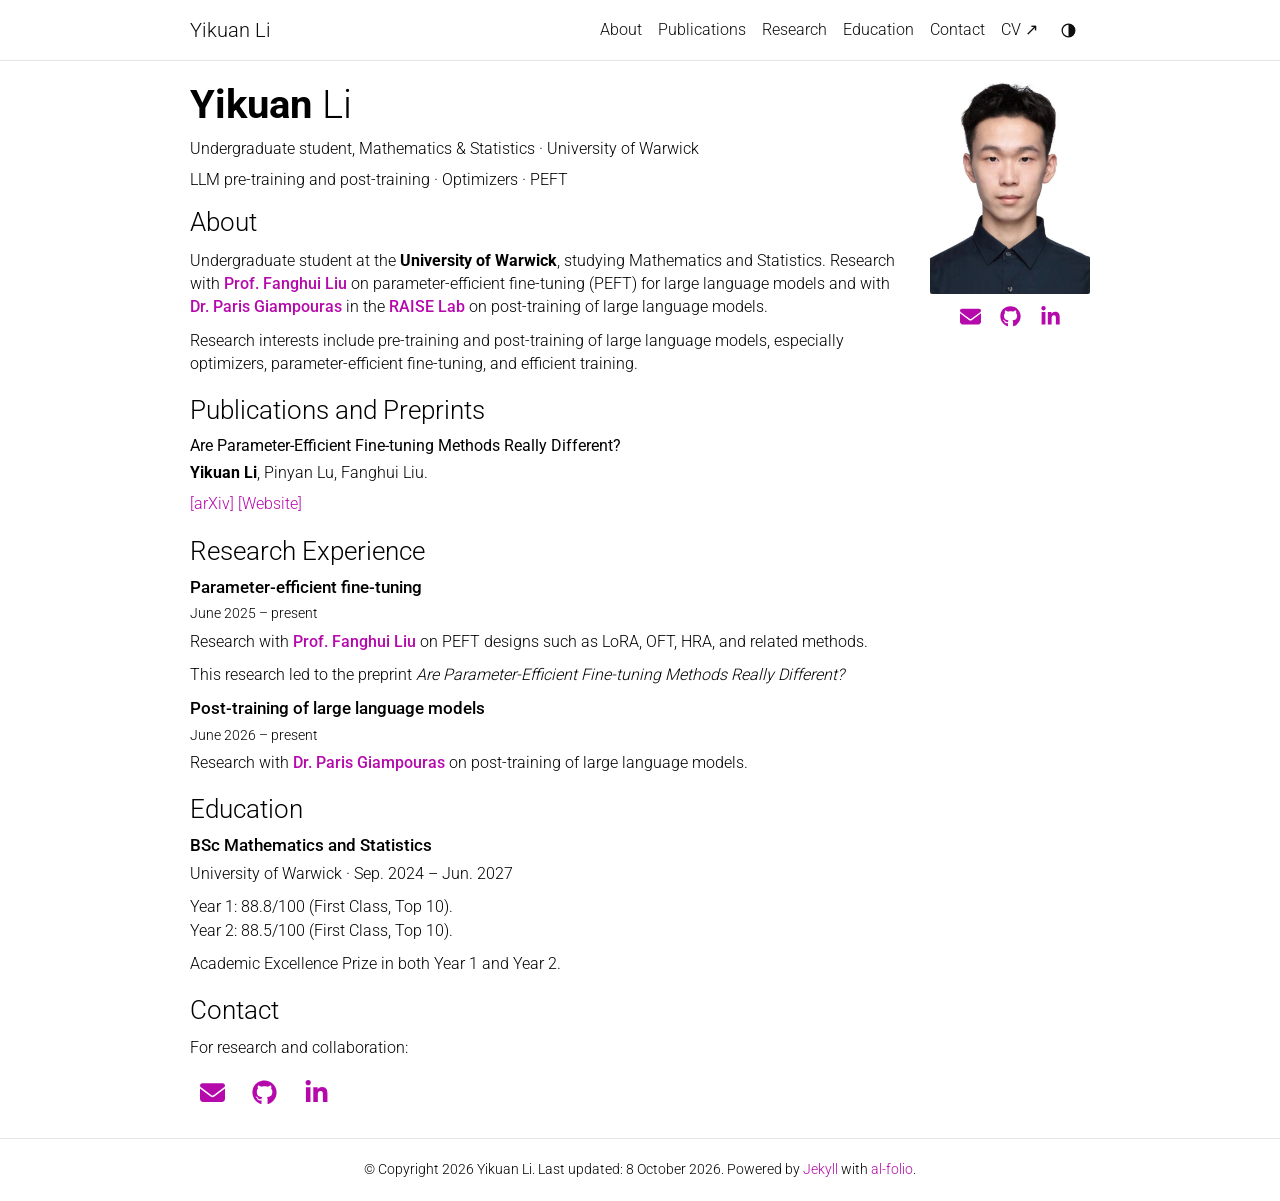
==== index.html @ 81746734 "Initial website" ====
<!DOCTYPE html> <html lang="en"> <head> <meta http-equiv="Content-Type" content="text/html; charset=UTF-8"> <meta charset="utf-8"> <meta name="viewport" content="width=device-width, initial-scale=1, shrink-to-fit=no"> <meta http-equiv="X-UA-Compatible" content="IE=edge"> <title> Yikuan Li — Academic Website </title> <meta name="author" content="Yikuan Li"> <meta name="description" content="Yikuan Li — Undergraduate student at Warwick."> <meta name="keywords" content="Yikuan Li, Warwick, large language models, pre-training, post-training, optimizers, PEFT"> <meta http-equiv="Content-Security-Policy" content="default-src 'self'; script-src 'self' 'unsafe-inline' https:; style-src 'self' 'unsafe-inline' https:; img-src 'self' data: https:; font-src 'self' data: https:; media-src 'self' https:; frame-src 'self' https:; connect-src 'self' https:;"> <style>
  :root {
    --max-content-width: 930px;
  }
</style> <link rel="stylesheet" href="/assets/css/tailwind.css?v=50c64c15cbb9fd1ce6056fdb8bcb4b62"> <link defer rel="stylesheet" href="/assets/css/jekyll-pygments-themes-github.css?v=591dab5a4e56573bf4ef7fd332894c99" media="" id="highlight_theme_light"> <link rel="shortcut icon" href="/assets/img/favicon.svg?v=a2e2bddd24cd5d6094c2ee82113e8fd6"> <link rel="stylesheet" href="/assets/css/main.css?v=3116ba77db9ee1581d05bb3e86fbf7f1"> <link rel="canonical" href="https://kuaaannn.github.io/"> <script src="/assets/js/theme.js?v=5286c3e4c334d0ecb8fc0c40ff4fa7ec"></script> <link defer rel="stylesheet" href="/assets/css/jekyll-pygments-themes-native.css?v=5847e5ed4a4568527aa6cfab446049ca" media="none" id="highlight_theme_dark"> <script>
    initTheme();
  </script> <link rel="stylesheet" href="/assets/css/site.css?v=d6766189fd91d74c71eb4864efb6524d"> <script defer src="/assets/js/site.js?v=5c3663d835994f25e3c44d00c64a2917"></script> </head> <body class="fixed-top-nav sticky-bottom-footer"> <a class="skip-link" href="#about">Skip to content</a> <header> <nav id="navbar" class="navbar navbar-light navbar-expand-sm fixed-top" aria-label="Main navigation"> <div class="container"> <a class="navbar-brand title" href="#top">Yikuan Li</a> <button class="navbar-toggler collapsed navbar-toggler-main" type="button" data-nav-toggle="navbarNav" aria-controls="navbarNav" aria-expanded="false" aria-label="Toggle navigation"> <span class="icon-bar top-bar"></span> <span class="icon-bar middle-bar"></span> <span class="icon-bar bottom-bar"></span> </button> <div class="collapse navbar-collapse navbar-collapse-main" id="navbarNav"> <ul class="navbar-nav navbar-menu-list flex-nowrap"> <li class="nav-item"><a class="nav-link" href="#about">About</a></li> <li class="nav-item"><a class="nav-link" href="#publications">Publications</a></li> <li class="nav-item"><a class="nav-link" href="#research">Research</a></li> <li class="nav-item"><a class="nav-link" href="#education">Education</a></li> <li class="nav-item"><a class="nav-link" href="#contact">Contact</a></li> <li class="nav-item"><a class="nav-link" href="/yikuan_li_cv.pdf" target="_blank" rel="noopener" aria-label="View CV (PDF)" title="View CV (PDF)">CV <span aria-hidden="true">↗</span></a></li> <li class="toggle-container"> <button id="light-toggle" type="button" title="Change color theme" aria-label="Change color theme"> <svg id="light-toggle-system" viewbox="0 0 24 24" aria-hidden="true"><circle cx="12" cy="12" r="8"></circle><path d="M12 4a8 8 0 0 1 0 16z" fill="currentColor" stroke="none"></path></svg> <svg id="light-toggle-dark" viewbox="0 0 24 24" aria-hidden="true"><path d="M20 15.1A8.4 8.4 0 0 1 8.9 4a8.4 8.4 0 1 0 11.1 11.1Z"></path></svg> <svg id="light-toggle-light" viewbox="0 0 24 24" aria-hidden="true"><circle cx="12" cy="12" r="4"></circle><path d="M12 2v2m0 16v2M2 12h2m16 0h2M4.9 4.9l1.4 1.4m11.4 11.4 1.4 1.4M4.9 19.1l1.4-1.4M17.7 6.3l1.4-1.4"></path></svg> </button> </li> </ul> </div> </div> </nav> </header> <div class="container mt-5" role="main"> <div class="post academic-home" id="top"> <aside class="profile float-right" aria-label="Portrait and contact links"> <figure> <picture> <img src="/IMG_1312.jpg" class="profile-photo" width="1170" height="1560" alt="Yikuan Li" loading="eager" onerror="this.onerror=null; document.querySelectorAll('.responsive-img-srcset').forEach(function (n) { n.remove(); });"> </picture> </figure> <div class="profile-links"> <a class="social-link" href="mailto:ykuanli@outlook.com" aria-label="Email: ykuanli@outlook.com" title="ykuanli@outlook.com"> <svg class="social-icon" aria-hidden="true" focusable="false" fill="currentColor" xmlns="http://www.w3.org/2000/svg" viewbox="0 0 512 512"><path d="M48 64C21.5 64 0 85.5 0 112c0 15.1 7.1 29.3 19.2 38.4L236.8 313.6c11.4 8.5 27 8.5 38.4 0L492.8 150.4c12.1-9.1 19.2-23.3 19.2-38.4c0-26.5-21.5-48-48-48L48 64zM0 176L0 384c0 35.3 28.7 64 64 64l384 0c35.3 0 64-28.7 64-64l0-208L294.4 339.2c-22.8 17.1-54 17.1-76.8 0L0 176z"></path></svg> </a> <a class="social-link" href="https://github.com/Kuaaannn" target="_blank" rel="noopener" aria-label="GitHub" title="GitHub"> <svg class="social-icon" aria-hidden="true" focusable="false" fill="currentColor" xmlns="http://www.w3.org/2000/svg" viewbox="0 0 496 512"><path d="M165.9 397.4c0 2-2.3 3.6-5.2 3.6-3.3.3-5.6-1.3-5.6-3.6 0-2 2.3-3.6 5.2-3.6 3-.3 5.6 1.3 5.6 3.6zm-31.1-4.5c-.7 2 1.3 4.3 4.3 4.9 2.6 1 5.6 0 6.2-2s-1.3-4.3-4.3-5.2c-2.6-.7-5.5.3-6.2 2.3zm44.2-1.7c-2.9.7-4.9 2.6-4.6 4.9.3 2 2.9 3.3 5.9 2.6 2.9-.7 4.9-2.6 4.6-4.6-.3-1.9-3-3.2-5.9-2.9zM244.8 8C106.1 8 0 113.3 0 252c0 110.9 69.8 205.8 169.5 239.2 12.8 2.3 17.3-5.6 17.3-12.1 0-6.2-.3-40.4-.3-61.4 0 0-70 15-84.7-29.8 0 0-11.4-29.1-27.8-36.6 0 0-22.9-15.7 1.6-15.4 0 0 24.9 2 38.6 25.8 21.9 38.6 58.6 27.5 72.9 20.9 2.3-16 8.8-27.1 16-33.7-55.9-6.2-112.3-14.3-112.3-110.5 0-27.5 7.6-41.3 23.6-58.9-2.6-6.5-11.1-33.3 2.6-67.9 20.9-6.5 69 27 69 27 20-5.6 41.5-8.5 62.8-8.5s42.8 2.9 62.8 8.5c0 0 48.1-33.6 69-27 13.7 34.7 5.2 61.4 2.6 67.9 16 17.7 25.8 31.5 25.8 58.9 0 96.5-58.9 104.2-114.8 110.5 9.2 7.9 17 22.9 17 46.4 0 33.7-.3 75.4-.3 83.6 0 6.5 4.6 14.4 17.3 12.1C428.2 457.8 496 362.9 496 252 496 113.3 383.5 8 244.8 8zM97.2 352.9c-1.3 1-1 3.3.7 5.2 1.6 1.6 3.9 2.3 5.2 1 1.3-1 1-3.3-.7-5.2-1.6-1.6-3.9-2.3-5.2-1zm-10.8-8.1c-.7 1.3.3 2.9 2.3 3.9 1.6 1 3.6.7 4.3-.7.7-1.3-.3-2.9-2.3-3.9-2-.6-3.6-.3-4.3.7zm32.4 35.6c-1.6 1.3-1 4.3 1.3 6.2 2.3 2.3 5.2 2.6 6.5 1 1.3-1.3.7-4.3-1.3-6.2-2.2-2.3-5.2-2.6-6.5-1zm-11.4-14.7c-1.6 1-1.6 3.6 0 5.9 1.6 2.3 4.3 3.3 5.6 2.3 1.6-1.3 1.6-3.9 0-6.2-1.4-2.3-4-3.3-5.6-2z"></path></svg> </a> <a class="social-link" href="https://linkedin.com/in/yikuan-li" target="_blank" rel="noopener" aria-label="LinkedIn" title="LinkedIn"> <svg class="social-icon" aria-hidden="true" focusable="false" fill="currentColor" xmlns="http://www.w3.org/2000/svg" viewbox="0 0 448 512"><path d="M100.28 448H7.4V148.9h92.88zM53.79 108.1C24.09 108.1 0 83.5 0 53.8a53.79 53.79 0 0 1 107.58 0c0 29.7-24.1 54.3-53.79 54.3zM447.9 448h-92.68V302.4c0-34.7-.7-79.2-48.29-79.2-48.29 0-55.69 37.7-55.69 76.7V448h-92.78V148.9h89.08v40.8h1.3c12.4-23.5 42.69-48.3 87.88-48.3 94 0 111.28 61.9 111.28 142.3V448z"></path></svg> </a> </div> </aside> <header class="post-header"> <h1 class="post-title"> <span class="font-weight-bold">Yikuan</span> Li</h1> <p class="desc">Undergraduate student, Mathematics &amp; Statistics · University of Warwick</p> <p class="research-focus">LLM pre-training and post-training · Optimizers · PEFT</p> </header> <article><section id="about" class="about-section" aria-labelledby="about-heading"> <h2 id="about-heading">About</h2> <p>Undergraduate student at the <strong>University of Warwick</strong>, studying Mathematics and Statistics. Research with <a class="academic-link" href="https://www.lfhsgre.org/" target="_blank" rel="noopener">Prof. Fanghui Liu</a> on parameter-efficient fine-tuning (PEFT) for large language models and with <a class="academic-link" href="https://parisgiampouras.github.io/" target="_blank" rel="noopener">Dr. Paris Giampouras</a> in the <a class="academic-link" href="https://parisgiampouras.github.io/repsai/" target="_blank" rel="noopener">RAISE Lab</a> on post-training of large language models.</p> <p>Research interests include pre-training and post-training of large language models, especially optimizers, parameter-efficient fine-tuning, and efficient training.</p> </section> <section id="publications" class="academic-section" aria-labelledby="publications-heading"> <h2 id="publications-heading">Publications and Preprints</h2> <div class="publications"> <ol class="bibliography"> <li class="publication-entry"> <h3 class="title" id="are-parameter-efficient-fine-tuning-methods-really-different">Are Parameter-Efficient Fine-tuning Methods Really Different?</h3> <p class="author"><strong>Yikuan Li</strong>, Pinyan Lu, Fanghui Liu.</p> <p class="periodical"><a href="https://arxiv.org/abs/2610.09122" target="_blank" rel="noopener" aria-label="Read arXiv preprint: Are Parameter-Efficient Fine-tuning Methods Really Different?">[arXiv]</a> <a href="/peft-methods/" target="_blank" rel="noopener" aria-label="Visit project website: Are Parameter-Efficient Fine-tuning Methods Really Different?">[Website]</a></p> </li> </ol> </div> </section> <section id="research" class="academic-section" aria-labelledby="research-heading"> <h2 id="research-heading">Research Experience</h2> <h3 id="parameter-efficient-fine-tuning">Parameter-efficient fine-tuning</h3> <p class="research-period"><time datetime="2025-06">June 2025</time> – present</p> <p>Research with <a class="academic-link" href="https://www.lfhsgre.org/" target="_blank" rel="noopener">Prof. Fanghui Liu</a> on PEFT designs such as LoRA, OFT, HRA, and related methods.</p> <p>This research led to the preprint <em>Are Parameter-Efficient Fine-tuning Methods Really Different?</em></p> <h3 id="post-training-of-large-language-models">Post-training of large language models</h3> <p class="research-period"><time datetime="2026-06">June 2026</time> – present</p> <p>Research with <a class="academic-link" href="https://parisgiampouras.github.io/" target="_blank" rel="noopener">Dr. Paris Giampouras</a> on post-training of large language models.</p> </section> <section id="education" class="academic-section" aria-labelledby="education-heading"> <h2 id="education-heading">Education</h2> <h3 id="bsc-mathematics-and-statistics">BSc Mathematics and Statistics</h3> <p class="education-school">University of Warwick · Sep. 2024 – Jun. 2027</p> <p>Year 1: 88.8/100 (First Class, Top 10).<br> Year 2: 88.5/100 (First Class, Top 10).</p> <p>Academic Excellence Prize in both Year 1 and Year 2.</p> </section> <section id="contact" class="academic-section" aria-labelledby="contact-heading"> <h2 id="contact-heading">Contact</h2> <p>For research and collaboration:</p> <div class="contact-links" aria-label="Contact links"> <a class="social-link" href="mailto:ykuanli@outlook.com" aria-label="Email: ykuanli@outlook.com" title="ykuanli@outlook.com"> <svg class="social-icon" aria-hidden="true" focusable="false" fill="currentColor" xmlns="http://www.w3.org/2000/svg" viewbox="0 0 512 512"><path d="M48 64C21.5 64 0 85.5 0 112c0 15.1 7.1 29.3 19.2 38.4L236.8 313.6c11.4 8.5 27 8.5 38.4 0L492.8 150.4c12.1-9.1 19.2-23.3 19.2-38.4c0-26.5-21.5-48-48-48L48 64zM0 176L0 384c0 35.3 28.7 64 64 64l384 0c35.3 0 64-28.7 64-64l0-208L294.4 339.2c-22.8 17.1-54 17.1-76.8 0L0 176z"></path></svg> </a> <a class="social-link" href="https://github.com/Kuaaannn" target="_blank" rel="noopener" aria-label="GitHub" title="GitHub"> <svg class="social-icon" aria-hidden="true" focusable="false" fill="currentColor" xmlns="http://www.w3.org/2000/svg" viewbox="0 0 496 512"><path d="M165.9 397.4c0 2-2.3 3.6-5.2 3.6-3.3.3-5.6-1.3-5.6-3.6 0-2 2.3-3.6 5.2-3.6 3-.3 5.6 1.3 5.6 3.6zm-31.1-4.5c-.7 2 1.3 4.3 4.3 4.9 2.6 1 5.6 0 6.2-2s-1.3-4.3-4.3-5.2c-2.6-.7-5.5.3-6.2 2.3zm44.2-1.7c-2.9.7-4.9 2.6-4.6 4.9.3 2 2.9 3.3 5.9 2.6 2.9-.7 4.9-2.6 4.6-4.6-.3-1.9-3-3.2-5.9-2.9zM244.8 8C106.1 8 0 113.3 0 252c0 110.9 69.8 205.8 169.5 239.2 12.8 2.3 17.3-5.6 17.3-12.1 0-6.2-.3-40.4-.3-61.4 0 0-70 15-84.7-29.8 0 0-11.4-29.1-27.8-36.6 0 0-22.9-15.7 1.6-15.4 0 0 24.9 2 38.6 25.8 21.9 38.6 58.6 27.5 72.9 20.9 2.3-16 8.8-27.1 16-33.7-55.9-6.2-112.3-14.3-112.3-110.5 0-27.5 7.6-41.3 23.6-58.9-2.6-6.5-11.1-33.3 2.6-67.9 20.9-6.5 69 27 69 27 20-5.6 41.5-8.5 62.8-8.5s42.8 2.9 62.8 8.5c0 0 48.1-33.6 69-27 13.7 34.7 5.2 61.4 2.6 67.9 16 17.7 25.8 31.5 25.8 58.9 0 96.5-58.9 104.2-114.8 110.5 9.2 7.9 17 22.9 17 46.4 0 33.7-.3 75.4-.3 83.6 0 6.5 4.6 14.4 17.3 12.1C428.2 457.8 496 362.9 496 252 496 113.3 383.5 8 244.8 8zM97.2 352.9c-1.3 1-1 3.3.7 5.2 1.6 1.6 3.9 2.3 5.2 1 1.3-1 1-3.3-.7-5.2-1.6-1.6-3.9-2.3-5.2-1zm-10.8-8.1c-.7 1.3.3 2.9 2.3 3.9 1.6 1 3.6.7 4.3-.7.7-1.3-.3-2.9-2.3-3.9-2-.6-3.6-.3-4.3.7zm32.4 35.6c-1.6 1.3-1 4.3 1.3 6.2 2.3 2.3 5.2 2.6 6.5 1 1.3-1.3.7-4.3-1.3-6.2-2.2-2.3-5.2-2.6-6.5-1zm-11.4-14.7c-1.6 1-1.6 3.6 0 5.9 1.6 2.3 4.3 3.3 5.6 2.3 1.6-1.3 1.6-3.9 0-6.2-1.4-2.3-4-3.3-5.6-2z"></path></svg> </a> <a class="social-link" href="https://linkedin.com/in/yikuan-li" target="_blank" rel="noopener" aria-label="LinkedIn" title="LinkedIn"> <svg class="social-icon" aria-hidden="true" focusable="false" fill="currentColor" xmlns="http://www.w3.org/2000/svg" viewbox="0 0 448 512"><path d="M100.28 448H7.4V148.9h92.88zM53.79 108.1C24.09 108.1 0 83.5 0 53.8a53.79 53.79 0 0 1 107.58 0c0 29.7-24.1 54.3-53.79 54.3zM447.9 448h-92.68V302.4c0-34.7-.7-79.2-48.29-79.2-48.29 0-55.69 37.7-55.69 76.7V448h-92.78V148.9h89.08v40.8h1.3c12.4-23.5 42.69-48.3 87.88-48.3 94 0 111.28 61.9 111.28 142.3V448z"></path></svg> </a> </div> </section> </article> </div> </div> <footer class="sticky-bottom mt-5" role="contentinfo"> <div class="container"> © Copyright 2026 Yikuan Li. Last updated: 8 October 2026. Powered by <a href="https://jekyllrb.com/" rel="external nofollow noopener" target="_blank">Jekyll</a> with <a href="https://github.com/alshedivat/al-folio" rel="external nofollow noopener" target="_blank">al-folio</a>. </div> </footer> <script>
  window.alFolio = {
    compatBootstrap: false
  };
</script> <script src="/assets/js/nav-toggle.js?v=141bd79a73ebc0f0b6ea58e440ae79fc"></script> <script src="/assets/js/tooltips-setup.js?v=fe487e99db6c43751e6e7bdb2d6a0611"></script> <script src="/assets/js/no_defer.js?v=53b1b1a645525975c963ce8bf8bfefcf"></script> <script defer src="/assets/js/common.js?v=87baac90f765f2f3362dcf6aaf312a8a"></script> <script defer src="/assets/js/copy_code.js?v=c8a01c11a92744d44b093fc3bda915df" type="text/javascript"></script> <script defer src="/assets/js/jupyter_new_tab.js?v=896d254890d9b47f0281f63bfccf0dee"></script> </body> </html>
---- assets/css/jekyll-pygments-themes-github.css ----
/* https://github.com/jwarby/jekyll-pygments-themes */
.highlight .hll {
  background-color: #ffffcc;
}
.highlight .c {
  color: #999988;
  font-style: italic;
} /* Comment */
.highlight .err {
  color: #a61717;
  background-color: #e3d2d2;
} /* Error */
.highlight .k {
  color: #000000;
  font-weight: bold;
} /* Keyword */
.highlight .o {
  color: #000000;
  font-weight: bold;
} /* Operator */
.highlight .cm {
  color: #999988;
  font-style: italic;
} /* Comment.Multiline */
.highlight .cp {
  color: #999999;
  font-weight: bold;
  font-style: italic;
} /* Comment.Preproc */
.highlight .c1 {
  color: #999988;
  font-style: italic;
} /* Comment.Single */
.highlight .cs {
  color: #999999;
  font-weight: bold;
  font-style: italic;
} /* Comment.Special */
.highlight .gd {
  color: #000000;
  background-color: #ffdddd;
} /* Generic.Deleted */
.highlight .ge {
  color: #000000;
  font-style: italic;
} /* Generic.Emph */
.highlight .gr {
  color: #aa0000;
} /* Generic.Error */
.highlight .gh {
  color: #999999;
} /* Generic.Heading */
.highlight .gi {
  color: #000000;
  background-color: #ddffdd;
} /* Generic.Inserted */
.highlight .go {
  color: #888888;
} /* Generic.Output */
.highlight .gp {
  color: #555555;
} /* Generic.Prompt */
.highlight .gs {
  font-weight: bold;
} /* Generic.Strong */
.highlight .gu {
  color: #aaaaaa;
} /* Generic.Subheading */
.highlight .gt {
  color: #aa0000;
} /* Generic.Traceback */
.highlight .kc {
  color: #000000;
  font-weight: bold;
} /* Keyword.Constant */
.highlight .kd {
  color: #000000;
  font-weight: bold;
} /* Keyword.Declaration */
.highlight .kn {
  color: #000000;
  font-weight: bold;
} /* Keyword.Namespace */
.highlight .kp {
  color: #000000;
  font-weight: bold;
} /* Keyword.Pseudo */
.highlight .kr {
  color: #000000;
  font-weight: bold;
} /* Keyword.Reserved */
.highlight .kt {
  color: #445588;
  font-weight: bold;
} /* Keyword.Type */
.highlight .m {
  color: #009999;
} /* Literal.Number */
.highlight .s {
  color: #d01040;
} /* Literal.String */
.highlight .na {
  color: #008080;
} /* Name.Attribute */
.highlight .nb {
  color: #0086b3;
} /* Name.Builtin */
.highlight .nc {
  color: #445588;
  font-weight: bold;
} /* Name.Class */
.highlight .no {
  color: #008080;
} /* Name.Constant */
.highlight .nd {
  color: #3c5d5d;
  font-weight: bold;
} /* Name.Decorator */
.highlight .ni {
  color: #800080;
} /* Name.Entity */
.highlight .ne {
  color: #990000;
  font-weight: bold;
} /* Name.Exception */
.highlight .nf {
  color: #990000;
  font-weight: bold;
} /* Name.Function */
.highlight .nl {
  color: #990000;
  font-weight: bold;
} /* Name.Label */
.highlight .nn {
  color: #555555;
} /* Name.Namespace */
.highlight .nt {
  color: #000080;
} /* Name.Tag */
.highlight .nv {
  color: #008080;
} /* Name.Variable */
.highlight .ow {
  color: #000000;
  font-weight: bold;
} /* Operator.Word */
.highlight .w {
  color: #bbbbbb;
} /* Text.Whitespace */
.highlight .mf {
  color: #009999;
} /* Literal.Number.Float */
.highlight .mh {
  color: #009999;
} /* Literal.Number.Hex */
.highlight .mi {
  color: #009999;
} /* Literal.Number.Integer */
.highlight .mo {
  color: #009999;
} /* Literal.Number.Oct */
.highlight .sb {
  color: #d01040;
} /* Literal.String.Backtick */
.highlight .sc {
  color: #d01040;
} /* Literal.String.Char */
.highlight .sd {
  color: #d01040;
} /* Literal.String.Doc */
.highlight .s2 {
  color: #d01040;
} /* Literal.String.Double */
.highlight .se {
  color: #d01040;
} /* Literal.String.Escape */
.highlight .sh {
  color: #d01040;
} /* Literal.String.Heredoc */
.highlight .si {
  color: #d01040;
} /* Literal.String.Interpol */
.highlight .sx {
  color: #d01040;
} /* Literal.String.Other */
.highlight .sr {
  color: #009926;
} /* Literal.String.Regex */
.highlight .s1 {
  color: #d01040;
} /* Literal.String.Single */
.highlight .ss {
  color: #990073;
} /* Literal.String.Symbol */
.highlight .bp {
  color: #999999;
} /* Name.Builtin.Pseudo */
.highlight .vc {
  color: #008080;
} /* Name.Variable.Class */
.highlight .vg {
  color: #008080;
} /* Name.Variable.Global */
.highlight .vi {
  color: #008080;
} /* Name.Variable.Instance */
.highlight .il {
  color: #009999;
} /* Literal.Number.Integer.Long */
---- assets/css/main.css ----
﻿:root{color-scheme:light;--global-bg-color: #ffffff;--global-code-bg-color: rgba(181, 9, 172, 0.05);--global-text-color: #000000;--global-text-color-light: #828282;--global-theme-color: #b509ac;--global-hover-color: #b509ac;--global-hover-text-color: #ffffff;--global-footer-bg-color: #1c1c1d;--global-footer-text-color: #e8e8e8;--global-footer-link-color: #ffffff;--global-distill-app-color: #828282;--global-divider-color: rgba(0, 0, 0, 0.1);--global-card-bg-color: #ffffff;--global-highlight-color: #b71c1c;--global-back-to-top-bg-color: rgba( 0, 0, 0, 0.4 );--global-back-to-top-text-color: #ffffff;--global-newsletter-bg-color: #ffffff;--global-newsletter-text-color: #000000;--global-tip-block: #42b983;--global-tip-block-bg: #e2f5ec;--global-tip-block-text: #215d42;--global-tip-block-title: #359469;--global-warning-block: #e7c000;--global-warning-block-bg: #fff8d8;--global-warning-block-text: #6b5900;--global-warning-block-title: #b29400;--global-danger-block: #c00;--global-danger-block-bg: #ffe0e0;--global-danger-block-text: #600;--global-danger-block-title: #c00}:root #light-toggle-system{display:inline-block}:root #light-toggle-dark{display:none}:root #light-toggle-light{display:none}:root .only-light{display:block}:root .only-dark{display:none}:root #back-to-top{color:var(--global-back-to-top-text-color);background:var(--global-back-to-top-bg-color);bottom:30px;right:30px;height:40px;width:40px;z-index:10}html[data-theme=dark]{color-scheme:dark;--global-bg-color: #1c1c1d;--global-code-bg-color: #2c3237;--global-text-color: #e8e8e8;--global-text-color-light: #828282;--global-theme-color: #2698ba;--global-hover-color: #2698ba;--global-hover-text-color: #ffffff;--global-footer-bg-color: #e8e8e8;--global-footer-text-color: #1c1c1d;--global-footer-link-color: #000000;--global-distill-app-color: #e8e8e8;--global-divider-color: #424246;--global-card-bg-color: #212529;--global-back-to-top-bg-color: rgba( 255, 255, 255, 0.5 );--global-back-to-top-text-color: #000000;--global-newsletter-bg-color: #e8e8e8;--global-newsletter-text-color: #1c1c1d;--global-tip-block: #42b983;--global-tip-block-bg: #215d42;--global-tip-block-text: #beffe2;--global-tip-block-title: #e2f5ec;--global-warning-block: #e7c000;--global-warning-block-bg: #6b5900;--global-warning-block-text: #fff2af;--global-warning-block-title: #fff8d8;--global-danger-block: #c00;--global-danger-block-bg: #600;--global-danger-block-text: #ffb9b9;--global-danger-block-title: #ffe0e0}html[data-theme=dark] .only-light{display:none}html[data-theme=dark] .only-dark{display:block}html[data-theme-setting=dark] #light-toggle-system{display:none}html[data-theme-setting=dark] #light-toggle-dark{display:inline-block}html[data-theme-setting=dark] #light-toggle-light{display:none}html[data-theme-setting=dark] #back-to-top{color:var(--global-back-to-top-text-color);background:var(--global-back-to-top-bg-color)}html[data-theme-setting=light] #light-toggle-system{display:none}html[data-theme-setting=light] #light-toggle-dark{display:none}html[data-theme-setting=light] #light-toggle-light{display:inline-block}.fa-half-sun-moon{position:relative;display:inline-block;--fa-font: var(--fa-font-solid);speak:none;font-style:normal;font-variant:normal;text-rendering:auto;-webkit-font-smoothing:antialiased;-moz-osx-font-smoothing:grayscale;width:1em;height:1em}.fa-half-sun-moon::before,.fa-half-sun-moon::after{content:"";position:absolute;inset:0;top:-0.5px;bottom:-0.5px;text-align:center;line-height:1em;clip-path:polygon(0 0, 100% 0, 100% 100%, 0 100%);font:var(--fa-font)}.fa-half-sun-moon::before{content:"";color:var(--global-text-color);clip-path:polygon(0 0, calc(50% - 0.5px) 0, calc(50% - 0.5px) 100%, 0 100%)}.fa-half-sun-moon::after{content:"";color:var(--global-text-color);clip-path:polygon(calc(50% + 0.5px) 0, 100% 0, 100% 100%, calc(50% + 0.5px) 100%);right:-1.5px;transform:translateX(-1px)}#light-toggle:hover .fa-half-sun-moon::before{color:var(--global-theme-color)}#light-toggle:hover .fa-half-sun-moon::after{color:var(--global-theme-color)}body{padding-bottom:70px;color:var(--global-text-color);background-color:var(--global-bg-color)}body h1,body h2,body h3,body h4,body h5,body h6{scroll-margin-top:66px}body.fixed-top-nav{padding-top:57px}body.sticky-bottom-footer{padding-bottom:0}.container{max-width:930px}.profile img{width:100%}p,h1,h2,h3,h4,h5,h6,em,div,li,span,strong{color:var(--global-text-color)}hr{border-top:1px solid var(--global-divider-color)}table:not(.table) td,table:not(.table) th{font-size:1rem;padding:.45rem 1rem .45rem 0;border-top:1px solid var(--global-divider-color)}table:not(.table) th{font-weight:600}a,table.table a{color:var(--global-theme-color)}a:hover,table.table a:hover{color:var(--global-theme-color);text-decoration:underline}a:hover:after :not(.nav-item.dropdown),table.table a:hover:after :not(.nav-item.dropdown){width:100%}.table-dark{background-color:rgba(0,0,0,0)}.table-dark.table-bordered{border:1px solid var(--global-divider-color) !important}blockquote{background:var(--global-bg-color);border-left:5px solid var(--global-theme-color);margin:1.5em 0;padding:1em;font-size:1.2rem}blockquote p{margin-bottom:0}blockquote.block-tip{border-color:var(--global-tip-block);background-color:var(--global-tip-block-bg)}blockquote.block-tip em,blockquote.block-tip li,blockquote.block-tip p,blockquote.block-tip strong{color:var(--global-tip-block-text)}blockquote.block-tip a,blockquote.block-tip h1,blockquote.block-tip h2,blockquote.block-tip h3,blockquote.block-tip h4,blockquote.block-tip h5,blockquote.block-tip h6{color:var(--global-tip-block-title)}blockquote.block-warning{border-color:var(--global-warning-block);background-color:var(--global-warning-block-bg)}blockquote.block-warning em,blockquote.block-warning li,blockquote.block-warning p,blockquote.block-warning strong{color:var(--global-warning-block-text)}blockquote.block-warning a,blockquote.block-warning h1,blockquote.block-warning h2,blockquote.block-warning h3,blockquote.block-warning h4,blockquote.block-warning h5,blockquote.block-warning h6{color:var(--global-warning-block-title)}blockquote.block-danger{border-color:var(--global-danger-block);background-color:var(--global-danger-block-bg)}blockquote.block-danger em,blockquote.block-danger li,blockquote.block-danger p,blockquote.block-danger strong{color:var(--global-danger-block-text)}blockquote.block-danger a,blockquote.block-danger h1,blockquote.block-danger h2,blockquote.block-danger h3,blockquote.block-danger h4,blockquote.block-danger h5,blockquote.block-danger h6{color:var(--global-danger-block-title)}.navbar{box-shadow:none;border-bottom:1px solid var(--global-divider-color);background-color:var(--global-bg-color);opacity:.95}.navbar .navbar-collapse-main{justify-content:flex-end;text-align:right}.navbar .navbar-menu-list{margin-left:auto}@media(max-width: 575.98px){.navbar .navbar-toggler-main{margin-left:auto}.navbar .navbar-collapse-main{text-align:left}.navbar .navbar-menu-list{margin-left:0;align-items:flex-start;width:100%}.navbar .navbar-menu-list>.nav-item.dropdown{width:100%}.navbar .dropdown-menu{position:static;width:100%;min-width:100%;margin-top:0;text-align:left;box-shadow:none}.navbar .dropdown-item{white-space:normal;text-align:left}}.navbar .dropdown-menu,.btn-group.dropdown .dropdown-menu{background-color:var(--global-bg-color);border:1px solid var(--global-divider-color)}.navbar .dropdown-menu a:not(.active),.btn-group.dropdown .dropdown-menu a:not(.active){color:var(--global-text-color)}.navbar .dropdown-menu a:hover,.btn-group.dropdown .dropdown-menu a:hover{color:var(--global-hover-color)}.navbar .dropdown-menu .dropdown-divider,.btn-group.dropdown .dropdown-menu .dropdown-divider{border-top:1px solid var(--global-divider-color) !important}.dropdown-item{color:var(--global-text-color)}.dropdown-item:hover{color:var(--global-hover-color);background-color:var(--global-bg-color)}.dropdown-item.active,.dropdown-item:active{background-color:var(--global-hover-color);color:var(--global-hover-text-color) !important}.dropdown-item.active:hover,.dropdown-item:active:hover{color:var(--global-hover-text-color)}.navbar.navbar-light a:hover{text-decoration:none}.navbar.navbar-light .navbar-brand{color:var(--global-text-color)}.navbar.navbar-light .navbar-nav .nav-item .nav-link{color:var(--global-text-color)}.navbar.navbar-light .navbar-nav .nav-item .nav-link:hover{color:var(--global-hover-color)}.navbar.navbar-light .navbar-nav .nav-item.active>.nav-link{background-color:inherit;font-weight:bolder;color:var(--global-theme-color)}.navbar.navbar-light .navbar-nav .nav-item.active>.nav-link:hover{color:var(--global-hover-color)}.navbar.navbar-light .navbar-brand.social{padding-bottom:0;padding-top:0;font-size:1.7rem}.navbar.navbar-light .navbar-brand.social a img{width:1.7rem;height:1.7rem;margin-bottom:.5rem}.navbar.navbar-light .navbar-brand.social a svg{width:1.7rem;height:1.7rem;margin-bottom:.5rem}.navbar.navbar-light .navbar-brand.social a svg image{width:1.7rem;height:1.7rem}.navbar.navbar-light .navbar-brand.social a i::before{color:var(--global-text-color);transition-property:all .2s ease-in-out}.navbar.navbar-light .navbar-brand.social a:hover i::before{color:var(--global-theme-color)}.navbar-toggler .icon-bar{display:block;width:22px;height:2px;background-color:var(--global-text-color);border-radius:1px;margin-bottom:4px;transition:all .2s}.navbar-toggler .top-bar{transform:rotate(45deg);transform-origin:10% 10%}.navbar-toggler .middle-bar{opacity:0}.navbar-toggler .bottom-bar{transform:rotate(-45deg);transform-origin:10% 90%}.navbar-toggler.collapsed .top-bar{transform:rotate(0)}.navbar-toggler.collapsed .middle-bar{opacity:1}.navbar-toggler.collapsed .bottom-bar{transform:rotate(0)}#light-toggle{padding:0;border:0;background-color:inherit;color:var(--global-text-color);cursor:pointer;width:2rem;height:2rem;display:inline-flex;align-items:center;justify-content:center}#light-toggle:hover{color:var(--global-hover-color)}@media(min-width: 576px){#light-toggle{transform:translateY(4px)}}#search-toggle{padding:0;border:0;background-color:inherit;color:var(--global-text-color);cursor:pointer}#search-toggle:hover{color:var(--global-hover-color)}footer.fixed-bottom{background-color:var(--global-footer-bg-color);font-size:.75rem}footer.fixed-bottom .container{color:var(--global-footer-text-color);padding-top:9px;padding-bottom:8px;text-align:center}footer.fixed-bottom a{color:var(--global-footer-link-color)}footer.fixed-bottom a:hover{color:var(--global-theme-color);text-decoration:none}footer.sticky-bottom{border-top:1px solid var(--global-divider-color);padding-top:40px;padding-bottom:40px;font-size:.9rem}footer.sticky-bottom .container{text-align:center}.header-bar{border-bottom:1px solid var(--global-divider-color);text-align:center;padding-top:2rem;padding-bottom:3rem}.header-bar h1{color:var(--global-theme-color);font-size:5rem}.tag-category-list{border-bottom:1px solid var(--global-divider-color);text-align:center;padding-top:1rem}.tag-category-list ul{justify-content:center;display:flow-root}.tag-category-list ul p,.tag-category-list ul li{list-style:none;display:inline-block;padding:1rem .5rem;color:var(--global-text-color-light)}.post-title mjx-container[jax=CHTML][display=true]{display:unset}.post-list{margin:0;margin-bottom:40px;padding:0}.post-list li{border-bottom:1px solid var(--global-divider-color);list-style:none;padding-top:2rem;padding-bottom:2rem}.post-list li .post-meta{color:var(--global-text-color-light);font-size:.875rem;margin-bottom:0}.post-list li .post-tags{color:var(--global-text-color-light);font-size:.875rem;padding-top:.25rem;padding-bottom:0}.post-list li a{color:var(--global-text-color);text-decoration:none}.post-list li a:hover{color:var(--global-theme-color)}.post-list li mjx-container[jax=CHTML][display=true]{display:unset}.af-pagination,.pagination{display:flex;justify-content:center;padding-left:0;margin-top:1.25rem;margin-bottom:1.5rem;list-style:none}.af-page-link,.pagination .page-link{position:relative;display:block;margin-left:-1px;line-height:1.25;color:var(--global-text-color);background-color:var(--global-bg-color);border:1px solid var(--global-divider-color);padding:.75rem 1.15rem}.af-page-link:hover,.pagination .page-link:hover{color:#000;text-decoration:none;background-color:color-mix(in srgb, var(--global-theme-color) 10%, transparent)}.af-page-item:first-child .af-page-link,.pagination .page-item:first-child .page-link{margin-left:0;border-top-left-radius:.3rem;border-bottom-left-radius:.3rem}.af-page-item:last-child .af-page-link,.pagination .page-item:last-child .page-link{border-top-right-radius:.3rem;border-bottom-right-radius:.3rem}.af-page-item.active .af-page-link,.pagination .page-item.active .page-link{color:#fff;background-color:var(--global-theme-color);border-color:var(--global-theme-color)}.af-page-item.active .af-page-link:hover,.pagination .page-item.active .page-link:hover{background-color:var(--global-theme-color)}.af-page-item.disabled .af-page-link,.pagination .page-item.disabled .page-link{color:var(--global-text-color-light);pointer-events:none;background-color:var(--global-bg-color)}.post .post-meta{color:var(--global-text-color-light);font-size:.875rem;margin-bottom:0}.post .post-tags{color:var(--global-text-color-light);font-size:.875rem;padding-top:.25rem;padding-bottom:1rem}.post .post-tags a{color:var(--global-text-color-light);text-decoration:none}.post .post-tags a:hover{color:var(--global-theme-color)}.featured-posts a{color:var(--global-text-color-light);text-decoration:none}.featured-posts a .card-text{overflow:hidden;text-overflow:ellipsis;white-space:nowrap}.featured-posts a:hover{color:var(--global-theme-color)}.featured-posts a:hover .card-title{color:var(--global-theme-color)}.featured-posts .post-meta{color:var(--global-text-color-light);font-size:.875rem;margin-bottom:0;padding-top:.5rem}.post-description{margin-bottom:2rem;font-size:.875rem}.post-description a{color:inherit}.post-description a:hover{color:var(--global-theme-color);text-decoration:none}.publications{margin-top:2rem}.publications h1{color:var(--global-theme-color);font-size:2rem;text-align:center;margin-top:1em;margin-bottom:1em}.publications h2{margin-bottom:1rem}.publications h2 span{font-size:1.5rem}.publications h2.bibliography{color:var(--global-divider-color);border-top:1px solid var(--global-divider-color);padding-top:1rem;margin-top:2rem;text-align:right}.publications ol.bibliography{list-style:none;padding:0;margin-top:0}.publications ol.bibliography li{margin-bottom:1rem}.publications ol.bibliography li .preview{display:inline-block}.publications ol.bibliography li video.preview{max-width:100%;height:auto}.publications ol.bibliography li .abbr{margin-bottom:.5rem}.publications ol.bibliography li .abbr abbr{display:inline-block;background-color:var(--global-theme-color);margin-bottom:.5rem;color:var(--global-card-bg-color) !important}.publications ol.bibliography li .abbr abbr a{color:#fff}.publications ol.bibliography li .abbr abbr a:hover{text-decoration:none}.publications ol.bibliography li .abbr .award{color:var(--global-theme-color) !important;border:1px solid var(--global-theme-color)}.publications ol.bibliography li .title{font-weight:bolder}.publications ol.bibliography li .author a{border-bottom:1px dashed var(--global-theme-color)}.publications ol.bibliography li .author a:hover{border-bottom-style:solid;text-decoration:none}.publications ol.bibliography li .author>em{border-bottom:1px solid;font-style:normal}.publications ol.bibliography li .author>span.more-authors{color:var(--global-text-color-light);border-bottom:1px dashed var(--global-text-color-light);cursor:pointer}.publications ol.bibliography li .author>span.more-authors:hover{color:var(--global-text-color);border-bottom:1px dashed var(--global-text-color)}.publications ol.bibliography li .links a.btn{color:var(--global-text-color);border:1px solid var(--global-text-color);padding-left:1rem;padding-right:1rem;padding-top:.25rem;padding-bottom:.25rem;margin-left:0}.publications ol.bibliography li .links a.btn:hover{color:var(--global-theme-color);border-color:var(--global-theme-color)}.publications ol.bibliography li .links a.award.btn{border-color:var(--global-highlight-color)}.publications ol.bibliography li .badges{padding-bottom:.5rem}.publications ol.bibliography li .badges span{display:inline-block;color:#000;height:100%;padding-right:.5rem;vertical-align:middle}.publications ol.bibliography li .badges span:hover{text-decoration:underline}.publications ol.bibliography li .hidden{font-size:.875rem;max-height:0px;overflow:hidden;text-align:justify;transition-property:.15s ease;-moz-transition:.15s ease;-ms-transition:.15s ease;-o-transition:.15s ease;transition:all .15s ease}.publications ol.bibliography li .hidden p{line-height:1.4em;margin:10px}.publications ol.bibliography li .hidden pre{font-size:1em;line-height:1.4em;padding:10px}.publications ol.bibliography li .hidden.open{max-height:100em;transition-property:.15s ease;-moz-transition:.15s ease;-ms-transition:.15s ease;-o-transition:.15s ease;transition:all .15s ease}.publications ol.bibliography li div.abstract.hidden{border:dashed 1px var(--global-bg-color)}.publications ol.bibliography li div.abstract.hidden.open{border-color:var(--global-text-color)}.publications ol.bibliography div.award.hidden{border:dashed 1px var(--global-bg-color)}.publications ol.bibliography div.award.hidden.open{border-color:var(--global-highlight-color)}.citation,.citation-number{color:var(--global-theme-color)}ul.task-list{list-style-type:none}ul.task-list>li ul{padding-inline-start:1.5rem}ul.task-list input[type=checkbox]{margin:.275rem .5rem .5rem -1rem;vertical-align:middle}.equation{margin-bottom:1rem;text-align:center}.caption{font-size:.875rem;margin-top:.75rem;margin-bottom:1.5rem;text-align:center}.card{background-color:var(--global-card-bg-color)}.card .card-img{width:100%;padding-top:1.25rem}.card .card-title{color:var(--global-text-color)}.card .card-body{padding:1.25rem 1.25rem 1.25rem 1.25rem}.hoverable{transition:transform .22s ease,box-shadow .22s ease}.hoverable:hover{transform:translateY(-4px);box-shadow:0 10px 22px rgba(0,0,0,.12),0 4px 10px rgba(0,0,0,.1)}@media(prefers-reduced-motion: reduce){.hoverable{transition:none}.hoverable:hover{transform:none}}.profile{width:100%}.profile .more-info{margin-bottom:5px;margin-top:5px;font-family:monospace}.profile .more-info p{display:inline-block;margin:0}.profile.float-right{margin-left:1rem}.profile.float-left{margin-right:1rem}@media(min-width: 576px){.profile{width:30%}.profile .address p{display:block}}.cv{margin-bottom:40px}.cv .card{background-color:var(--global-card-bg-color);border:1px solid var(--global-divider-color)}.cv .card .list-group-item{background-color:inherit;border-color:var(--global-divider-color)}.cv .card .list-group-item .badge{color:var(--global-card-bg-color) !important;background-color:var(--global-theme-color) !important}.table-cv-map{background-color:rgba(0,0,0,0);border:none;color:var(--global-text-color)}.date-column{width:75px;transform:translateX(-15px) translateY(-5px)}.projects a{text-decoration:none}.projects a:hover .card-title{color:var(--global-theme-color)}.projects .card img{width:100%}.projects .col{padding-bottom:1rem}.projects .grid-sizer,.projects .grid-item{width:250px;margin-bottom:10px}.projects h2.category{color:var(--global-divider-color);border-bottom:1px solid var(--global-divider-color);padding-top:.5rem;margin-top:2rem;margin-bottom:1rem;text-align:right}@media(min-width: 768px){.repo{max-width:50%}}.social{text-align:center}.social .contact-icons{font-size:4rem}.social .contact-icons a img{width:3.2rem;height:3.2rem;margin-bottom:1rem}.social .contact-icons a svg{width:3.5rem;height:4rem;margin-bottom:.5rem}.social .contact-icons a svg image{width:3.5rem;height:3.5rem}.social .contact-icons a i::before{color:var(--global-text-color);transition-property:all .2s ease-in-out}.social .contact-icons a:hover{text-decoration:none}.social .contact-icons a:hover i::before{color:var(--global-theme-color)}.social .contact-note{font-size:.8rem}.wechat-modal{display:none;position:fixed;z-index:1;padding-top:100px;left:0;top:0;width:100%;height:100%;overflow:auto;background-color:#000;background-color:rgba(0,0,0,.8)}.wechat-modal>img{display:block;position:relative;top:50%;left:50%;width:33%;max-width:400px;transform:translate(-50%, -50%)}@media only screen and (max-width: 400px){.wechat-modal>img{width:100%}}.distill a:hover{border-bottom-color:var(--global-theme-color);text-decoration:none}.d2h-diff-table{position:relative}figure.highlight{margin:0 0 1rem;overflow-x:auto;-webkit-overflow-scrolling:touch}figure.highlight pre{white-space:pre;word-wrap:normal;overflow-x:auto;-webkit-overflow-scrolling:touch}pre{color:var(--global-theme-color);background-color:var(--global-code-bg-color);border-radius:6px;padding:6px 12px;overflow-x:auto;-webkit-overflow-scrolling:touch;white-space:pre;word-wrap:normal}pre pre,pre code{background-color:rgba(0,0,0,0);border-radius:0;margin-bottom:0;padding:0;white-space:inherit}code{color:var(--global-theme-color);background-color:var(--global-code-bg-color);border-radius:3px;padding:3px 3px;white-space:normal;word-wrap:break-word}:not(pre)>code{font-size:.82em;font-weight:400;padding:2px 4px}progress{position:fixed;left:0;top:56px;z-index:10;width:100%;height:1px;-webkit-appearance:none;-moz-appearance:none;appearance:none;border:none;background-color:rgba(0,0,0,0);color:var(--global-theme-color)}progress::-webkit-progress-bar{background-color:rgba(0,0,0,0)}progress::-webkit-progress-value{background-color:var(--global-theme-color)}progress::-moz-progress-bar{background-color:var(--global-theme-color)}.progress-container{width:100%;background-color:rgba(0,0,0,0);position:fixed;top:56px;left:0;height:5px;display:block}.progress-bar{background-color:var(--global-theme-color);width:0%;display:block;height:inherit}html.transition,html.transition body{transition-property:color,background-color,border-color,fill,stroke,box-shadow !important;transition-duration:240ms !important;transition-timing-function:ease !important;transition-delay:0s !important}html.transition *,html.transition *:before,html.transition *:after{transition-property:background-color,border-color,box-shadow !important;transition-duration:240ms !important;transition-timing-function:ease !important;transition-delay:0s !important}.code-display-wrapper{position:relative}.code-display-wrapper .copy{background:var(--global-card-bg-color);border-color:var(--global-bg-color);border-radius:.3rem;border-style:none;color:var(--global-text-color);font-size:medium;opacity:0;position:absolute;right:.2rem;top:.2rem}.code-display-wrapper:active .copy,.code-display-wrapper:focus .copy,.code-display-wrapper:hover .copy{color:var(--global-hover-color);opacity:1}.btn-group.dropdown .btn{box-shadow:none;-webkit-box-shadow:none}.btn-group.dropdown .btn-secondary.dropdown-toggle{border:1px solid var(--global-divider-color)}.btn-group.dropdown .btn-secondary.dropdown-toggle .page-size{color:inherit}.btn-group.dropdown .btn-secondary.dropdown-toggle:not(.active){background-color:var(--global-bg-color) !important;color:var(--global-text-color)}.btn-group.dropdown .btn-secondary.dropdown-toggle:hover{background-color:var(--global-hover-color) !important;color:var(--global-hover-text-color) !important}.af-table-shell{margin:1.1rem 0 1.4rem}.af-table-toolbar{display:flex;flex-wrap:wrap;align-items:center;justify-content:space-between;gap:.7rem;margin-bottom:.6rem}.af-table-search{min-width:min(300px,100%);max-width:100%;border:1px solid var(--global-divider-color);border-radius:.4rem;background-color:var(--global-bg-color);color:var(--global-text-color);font-size:.94rem;line-height:1.4;padding:.42rem .72rem}.af-table-search:focus-visible{outline:2px solid color-mix(in srgb, var(--global-theme-color) 35%, transparent);outline-offset:1px}.af-table-pagination{display:inline-flex;align-items:center;gap:.35rem}.af-table-page-info{color:var(--global-text-color);font-size:.85rem;font-weight:500;margin-right:.3rem}.af-table-pagination button{border:1px solid var(--global-divider-color);background-color:rgba(0,0,0,0);border-radius:.35rem;color:var(--global-text-color);cursor:pointer;font-size:.85rem;font-weight:500;line-height:1;min-width:2rem;padding:.38rem .56rem;transition:background-color .2s ease,color .2s ease,border-color .2s ease}.af-table-pagination button:hover:not(:disabled){background-color:var(--global-theme-color);border-color:var(--global-theme-color);color:var(--global-hover-text-color)}.af-table-pagination button:disabled{cursor:default;opacity:.45}table[data-toggle=table].af-table-enhanced{margin-bottom:0}table[data-toggle=table].af-table-enhanced thead th{background-color:color-mix(in srgb, var(--global-theme-color) 12%, transparent);border-bottom:1px solid var(--global-divider-color);color:var(--global-text-color);font-weight:600;letter-spacing:.01em}table[data-toggle=table].af-table-enhanced th.af-sortable{cursor:pointer;user-select:none}table[data-toggle=table].af-table-enhanced th.af-sortable:hover{color:var(--global-hover-color)}table[data-toggle=table].af-table-enhanced tbody tr.af-row-selected{background-color:color-mix(in srgb, var(--global-theme-color) 12%, transparent)}#toc-sidebar{z-index:1;top:5rem}#toc-sidebar.toc>.toc-list{overflow:visible;padding-left:.8rem}#toc-sidebar .toc-list{list-style:none;margin:0;padding-left:.8rem}#toc-sidebar .toc-list .toc-list{margin-top:.12rem;margin-left:0}#toc-sidebar .toc-link{color:var(--global-text-color);display:block;position:relative;font-size:.8rem;line-height:1.4;margin:0;padding:.14rem .25rem .14rem .4rem;transition:color .2s ease,font-weight .2s ease;transform:none}#toc-sidebar .toc-link::before{background-color:color-mix(in srgb, var(--global-divider-color) 80%, transparent) !important}#toc-sidebar .toc-link:hover{color:var(--global-hover-color);text-decoration:none;transform:none}#toc-sidebar .toc-link:hover::before{background-color:var(--global-hover-color) !important}#toc-sidebar .toc-link.is-active-link{color:var(--global-theme-color);font-weight:600;transform:none}#toc-sidebar .toc-link.is-active-link::before{background-color:var(--global-theme-color) !important}#toc-sidebar .toc-link.is-active-link:hover{color:var(--global-hover-color)}#toc-sidebar .toc-link.is-active-link:hover::before{background-color:var(--global-hover-color) !important}@media(max-width: 576px){#toc-sidebar{visibility:hidden;height:0;top:0}pre{font-size:.875rem;padding:8px 10px;margin:.5rem 0}figure.highlight{margin:.5rem 0}figure.highlight pre{font-size:.875rem;padding:8px 10px}:not(pre)>code{font-size:.875rem;padding:2px 4px}}@media(max-width: 400px){pre{font-size:.8rem;padding:6px 8px}figure.highlight pre{font-size:.8rem;padding:6px 8px}:not(pre)>code{font-size:.8rem;padding:1px 3px}}@media(min-width: 577px)and (max-width: 768px){pre{font-size:.9rem;padding:8px 12px}figure.highlight pre{font-size:.9rem;padding:8px 12px}}.newsletter-form-container{margin-bottom:20px}.newsletter-form{display:flex;flex-direction:row;align-items:center;width:100%}.newsletter-form-input,.bibsearch-form-input{color:var(--global-newsletter-text-color);background:var(--global-newsletter-bg-color);border:1px solid var(--global-newsletter-text-color);outline:none;margin:0px 10px 0px 0px;width:100%;max-width:350px;min-width:100px;box-sizing:border-box;box-shadow:rgba(0,0,0,.05) 0px 1px 2px;border-radius:6px;padding:8px 12px}.newsletter-form-input:focus{border-color:var(--global-theme-color) !important}.newsletter-form-button{background:var(--global-theme-color);color:var(--global-bg-color);display:flex;width:min-content;max-width:200px;white-space:nowrap;height:38px;align-items:center;flex-direction:row;padding:9px 17px;box-shadow:rgba(0,0,0,.05) 0px 1px 2px;border-radius:6px;text-align:center;font-style:normal;font-weight:500;line-height:20px;border:none;cursor:pointer}.newsletter-loading-button{background:var(--global-theme-color);color:var(--global-bg-color);display:none;width:min-content;max-width:300px;white-space:nowrap;height:38px;align-items:center;flex-direction:row;padding:9px 17px;box-shadow:rgba(0,0,0,.05) 0px 1px 2px;border-radius:6px;text-align:center;font-style:normal;font-weight:500;line-height:20px;border:none;cursor:pointer;margin-right:20px}.newsletter-success{color:var(--global-text-color);display:none;align-items:center;width:100%}.newsletter-error{color:var(--global-theme-color);display:none;align-items:center;width:100%}.newsletter-back-button{color:var(--global-theme-color);margin:10px auto;text-align:center;display:none;background:rgba(0,0,0,0);border:none;cursor:pointer}@media(max-width: 575px){.newsletter-form-input,.newsletter-form-button,.newsletter-loading-button,.newsletter-success,.newsletter-error{font-size:16px !important}.newsletter-form-container{margin-right:20px;margin-left:20px}}.af-popover{position:absolute;z-index:1070;max-width:276px;padding:.5rem .75rem;background-color:var(--global-bg-color);border:1px solid var(--global-divider-color);border-radius:.375rem;color:var(--global-text-color);font-size:.875rem;line-height:1.5;white-space:pre-line;word-wrap:break-word;box-shadow:0 .25rem .5rem rgba(0,0,0,.15);pointer-events:none}.af-tooltip{position:absolute;z-index:1080;padding:.25rem .5rem;background-color:rgba(0,0,0,.85);border-radius:.25rem;color:#fff;font-size:.8125rem;max-width:200px;word-wrap:break-word;pointer-events:none}.popover{background-color:var(--global-bg-color);border-color:var(--global-divider-color)}.popover .popover-header{color:var(--global-text-color);border-bottom:1px solid var(--global-divider-color)}.popover .popover-body{color:var(--global-text-color)}.bs-popover-top .arrow::after{border-top-color:var(--global-bg-color)}.bs-popover-top .arrow:before{border-top-color:var(--global-divider-color)}.bs-popover-bottom .arrow::after{border-bottom-color:var(--global-bg-color)}.bs-popover-bottom .arrow:before{border-bottom-color:var(--global-divider-color)}::highlight(search){background-color:var(--global-theme-color);color:var(--global-text-color)}.unloaded{display:none !important}.medium-zoom-overlay,.medium-zoom-image--opened{z-index:999}.echarts{height:400px;width:100%}.map{height:400px;width:100%}swiper-container{--swiper-navigation-color: var(--global-theme-color);--swiper-pagination-color: var(--global-theme-color);--swiper-pagination-bullet-inactive-color: var(--global-text-color)}.ps-root .ps-algorithm{margin:.8em 0;border-top:3px solid var(--global-text-color);border-bottom:2px solid var(--global-text-color)}.ps-root .ps-algorithm.with-caption>.ps-line:first-child{border-bottom:2px solid var(--global-text-color)}ninja-keys{--ninja-accent-color: var(--global-theme-color);--ninja-icon-size: 0px;--ninja-modal-background: var(--global-bg-color);--ninja-z-index: 1031}ninja-keys::part(ninja-input){color:var(--ninja-selected-text-color)}ninja-keys::part(ninja-input-wrapper){background:var(--global-bg-color)}figure.cover{display:inline-block;text-align:center;margin:.5rem}figure.cover img{vertical-align:bottom}figure.cover figcaption.abandoned{font-family:monospace;color:#23212d;text-transform:uppercase;background-color:#ee5f5b}figure.cover figcaption.finished,figure.cover figcaption.watched{font-family:monospace;color:#23212d;text-transform:uppercase;background-color:#62c462}figure.cover figcaption.interested{font-family:monospace;color:#23212d;text-transform:uppercase;background-color:#7691db}figure.cover figcaption.paused{font-family:monospace;color:#23212d;text-transform:uppercase;background-color:#bdac7e}figure.cover figcaption.queued{font-family:monospace;color:#23212d;text-transform:uppercase;background-color:#9e76b5}figure.cover figcaption.reading,figure.cover figcaption.watching{font-family:monospace;color:#23212d;text-transform:uppercase;background-color:#f89406}figure.cover figcaption.reread,figure.cover figcaption.rewatch{font-family:monospace;color:#23212d;text-transform:uppercase;background-color:#a6517d}figure.cover figcaption.uncategorized{font-family:monospace;color:#23212d;text-transform:uppercase;background-color:#b0abb3}figure.cover a.cover-link:hover{color:#23212d !important}.calendar-toggle-btn{align-items:center;background-color:rgba(0,0,0,0);border:1px solid var(--global-theme-color);border-radius:999px;color:var(--global-theme-color);cursor:pointer;display:inline-flex;font-size:.92rem;font-weight:600;gap:.25rem;padding:.45rem .95rem;transition:background-color .2s ease,color .2s ease,box-shadow .2s ease,transform .16s ease}.calendar-toggle-btn:focus-visible{outline:2px solid color-mix(in srgb, var(--global-theme-color) 45%, transparent);outline-offset:2px}.calendar-toggle-btn:hover{background-color:color-mix(in srgb, var(--global-theme-color) 14%, transparent);box-shadow:0 6px 16px rgba(0,0,0,.09);color:var(--global-theme-color);transform:translateY(-1px)}.calendar-toggle-btn:active{transform:translateY(0);box-shadow:0 2px 8px rgba(0,0,0,.08)}.calendar-toggle-btn[aria-pressed=true],.calendar-toggle-btn.is-open{background-color:var(--global-theme-color);color:var(--global-hover-text-color);border-color:var(--global-theme-color)}.calendar-toggle-btn[aria-pressed=true]:hover,.calendar-toggle-btn.is-open:hover{background-color:var(--global-hover-color);border-color:var(--global-hover-color);color:var(--global-hover-text-color)}.calendar-toggle-btn.btn-sm{cursor:pointer;font-size:.88rem}.google-calendar-embed{width:100%;height:600px;border:none}@media(max-width: 768px){.google-calendar-embed{height:500px}}@media(max-width: 480px){.google-calendar-embed{height:400px}}mjx-container[jax=CHTML][display=true]{overflow-x:auto}.tab{display:flex;flex-wrap:wrap;margin-left:-20px;padding:0;list-style:none;position:relative}.tab>*{flex:none;padding-left:20px;position:relative}.tab>*>a{display:block;text-align:center;padding:9px 20px;color:var(--global-text-color-light);border-bottom:2px solid rgba(0,0,0,0);border-bottom-color:rgba(0,0,0,0);font-size:12px;text-transform:uppercase;transition:color .1s ease-in-out;line-height:20px}.tab>.active>a{color:var(--global-text-color);border-color:var(--global-theme-color)}.tab>li>a{text-decoration:none;cursor:pointer}.tab-content{padding:0}.tab-content>li{display:none}.tab-content>li.active{display:block}.courses{margin-top:30px}.year{margin-top:40px;margin-bottom:20px;border-bottom:1px solid var(--global-divider-color);padding-bottom:10px}.course-list{display:grid;grid-template-columns:repeat(auto-fill, minmax(300px, 1fr));gap:20px}.course-item{border:1px solid var(--global-divider-color);border-radius:5px;padding:15px;background-color:var(--global-bg-color);transition:transform .2s ease-in-out}.course-item:hover{transform:translateY(-5px);box-shadow:0 10px 20px rgba(0,0,0,.05)}.course-title{margin-top:0;margin-bottom:10px}.course-meta{font-size:.9rem;color:var(--global-text-color-light);margin-bottom:10px}.course-term,.course-instructor{margin-right:15px}.course-description{font-size:.9rem;margin-bottom:15px}.course-description p{margin-bottom:0}.course-info{margin-bottom:30px}.course-schedule{margin-bottom:30px}.course-schedule table.table{margin-top:.75rem}.course-schedule table.table thead th{background-color:color-mix(in srgb, var(--global-theme-color) 12%, transparent);border-top:0;border-bottom:1px solid var(--global-divider-color);color:var(--global-text-color);font-weight:600;letter-spacing:.01em;padding:.7rem 1rem}.course-schedule table.table tbody td{padding:.72rem 1rem}.schedule-description p{margin-bottom:0}.schedule-materials{padding-left:18px;margin-bottom:0}.typogram .diagram{display:block}.typogram .diagram line,.typogram .diagram circle,.typogram .diagram rect{stroke:var(--global-text-color)}.typogram .diagram line{stroke-width:2}.typogram .diagram circle{r:3.5}.typogram .diagram rect{width:6px;height:6px}.typogram .diagram text,.typogram .glyph,.typogram .debug text{font-family:Iosevka Fixed,monospace;font-size:3em;text-anchor:middle;alignment-baseline:central;white-space:pre;fill:var(--global-text-color)}.typogram .reserved{fill:rgba(0,0,0,0);white-space:pre}.typogram .debug[debug=true] .reserved{fill:var(--global-text-color);opacity:.5}.typogram .debug[debug=true] line.grid{stroke:var(--global-text-color);stroke-width:.2;stroke-linecap:butt;fill:var(--global-text-color);opacity:1%}.typogram polygon{stroke-width:0}.typogram .debug[debug=true] polygon.inner{fill:var(--global-text-color);stroke:var(--global-text-color);opacity:5%}.typogram polygon{stroke:var(--global-text-color);stroke-linecap:butt;fill:var(--global-text-color)}.typogram .debug[debug=true] polygon,.typogram .debug[debug=true] line.grid{opacity:10%}.typogram .debug[debug=true] polygon,.typogram .debug[debug=true] path,.typogram .debug[debug=true] circle{opacity:50%}.typogram .debug[debug=true] polygon{fill:red;stroke:red}.typogram .debug[debug=true] circle,.typogram .debug[debug=true] path{opacity:50%;fill:red}.typogram .debug[debug=true] circle{stroke:red}.typogram .debug[debug=true] .inner{stroke-width:.2}.typogram line.part{stroke-width:6;stroke-linecap:butt;stroke:var(--global-text-color)}.typogram .debug[debug=true] line.part{opacity:50%;stroke:red}.typogram .debug[debug=true] line.center{stroke-width:3;stroke-linecap:butt;opacity:10%;stroke:var(--global-text-color)}.typogram text::selection{fill:HighlightText;background-color:Highlight}/*# sourceMappingURL=main.css.map */
---- assets/css/jekyll-pygments-themes-native.css ----
/* https://github.com/jwarby/jekyll-pygments-themes */
.highlight pre {
  background-color: #404040;
}
.highlight .hll {
  background-color: #404040;
}
.highlight .c {
  color: #999999;
  font-style: italic;
} /* Comment */
.highlight .err {
  color: #a61717;
  background-color: #e3d2d2;
} /* Error */
.highlight .g {
  color: #d0d0d0;
} /* Generic */
.highlight .k {
  color: #6ab825;
  font-weight: bold;
} /* Keyword */
.highlight .l {
  color: #d0d0d0;
} /* Literal */
.highlight .n {
  color: #d0d0d0;
} /* Name */
.highlight .o {
  color: #d0d0d0;
} /* Operator */
.highlight .x {
  color: #d0d0d0;
} /* Other */
.highlight .p {
  color: #d0d0d0;
} /* Punctuation */
.highlight .cm {
  color: #999999;
  font-style: italic;
} /* Comment.Multiline */
.highlight .cp {
  color: #cd2828;
  font-weight: bold;
} /* Comment.Preproc */
.highlight .c1 {
  color: #999999;
  font-style: italic;
} /* Comment.Single */
.highlight .cs {
  color: #e50808;
  font-weight: bold;
  background-color: #520000;
} /* Comment.Special */
.highlight .gd {
  color: #d22323;
} /* Generic.Deleted */
.highlight .ge {
  color: #d0d0d0;
  font-style: italic;
} /* Generic.Emph */
.highlight .gr {
  color: #d22323;
} /* Generic.Error */
.highlight .gh {
  color: #ffffff;
  font-weight: bold;
} /* Generic.Heading */
.highlight .gi {
  color: #589819;
} /* Generic.Inserted */
.highlight .go {
  color: #cccccc;
} /* Generic.Output */
.highlight .gp {
  color: #aaaaaa;
} /* Generic.Prompt */
.highlight .gs {
  color: #d0d0d0;
  font-weight: bold;
} /* Generic.Strong */
.highlight .gu {
  color: #ffffff;
  text-decoration: underline;
} /* Generic.Subheading */
.highlight .gt {
  color: #d22323;
} /* Generic.Traceback */
.highlight .kc {
  color: #6ab825;
  font-weight: bold;
} /* Keyword.Constant */
.highlight .kd {
  color: #6ab825;
  font-weight: bold;
} /* Keyword.Declaration */
.highlight .kn {
  color: #6ab825;
  font-weight: bold;
} /* Keyword.Namespace */
.highlight .kp {
  color: #6ab825;
} /* Keyword.Pseudo */
.highlight .kr {
  color: #6ab825;
  font-weight: bold;
} /* Keyword.Reserved */
.highlight .kt {
  color: #6ab825;
  font-weight: bold;
} /* Keyword.Type */
.highlight .ld {
  color: #d0d0d0;
} /* Literal.Date */
.highlight .m {
  color: #3677a9;
} /* Literal.Number */
.highlight .s {
  color: #ed9d13;
} /* Literal.String */
.highlight .na {
  color: #bbbbbb;
} /* Name.Attribute */
.highlight .nb {
  color: #24909d;
} /* Name.Builtin */
.highlight .nc {
  color: #447fcf;
  text-decoration: underline;
} /* Name.Class */
.highlight .no {
  color: #40ffff;
} /* Name.Constant */
.highlight .nd {
  color: #ffa500;
} /* Name.Decorator */
.highlight .ni {
  color: #d0d0d0;
} /* Name.Entity */
.highlight .ne {
  color: #bbbbbb;
} /* Name.Exception */
.highlight .nf {
  color: #447fcf;
} /* Name.Function */
.highlight .nl {
  color: #d0d0d0;
} /* Name.Label */
.highlight .nn {
  color: #447fcf;
  text-decoration: underline;
} /* Name.Namespace */
.highlight .nx {
  color: #d0d0d0;
} /* Name.Other */
.highlight .py {
  color: #d0d0d0;
} /* Name.Property */
.highlight .nt {
  color: #6ab825;
  font-weight: bold;
} /* Name.Tag */
.highlight .nv {
  color: #40ffff;
} /* Name.Variable */
.highlight .ow {
  color: #6ab825;
  font-weight: bold;
} /* Operator.Word */
.highlight .w {
  color: #666666;
} /* Text.Whitespace */
.highlight .mf {
  color: #3677a9;
} /* Literal.Number.Float */
.highlight .mh {
  color: #3677a9;
} /* Literal.Number.Hex */
.highlight .mi {
  color: #3677a9;
} /* Literal.Number.Integer */
.highlight .mo {
  color: #3677a9;
} /* Literal.Number.Oct */
.highlight .sb {
  color: #ed9d13;
} /* Literal.String.Backtick */
.highlight .sc {
  color: #ed9d13;
} /* Literal.String.Char */
.highlight .sd {
  color: #ed9d13;
} /* Literal.String.Doc */
.highlight .s2 {
  color: #ed9d13;
} /* Literal.String.Double */
.highlight .se {
  color: #ed9d13;
} /* Literal.String.Escape */
.highlight .sh {
  color: #ed9d13;
} /* Literal.String.Heredoc */
.highlight .si {
  color: #ed9d13;
} /* Literal.String.Interpol */
.highlight .sx {
  color: #ffa500;
} /* Literal.String.Other */
.highlight .sr {
  color: #ed9d13;
} /* Literal.String.Regex */
.highlight .s1 {
  color: #ed9d13;
} /* Literal.String.Single */
.highlight .ss {
  color: #ed9d13;
} /* Literal.String.Symbol */
.highlight .bp {
  color: #24909d;
} /* Name.Builtin.Pseudo */
.highlight .vc {
  color: #40ffff;
} /* Name.Variable.Class */
.highlight .vg {
  color: #40ffff;
} /* Name.Variable.Global */
.highlight .vi {
  color: #40ffff;
} /* Name.Variable.Instance */
.highlight .il {
  color: #3677a9;
} /* Literal.Number.Integer.Long */
---- assets/css/site.css ----
/* Keep al-folio's base theme, with compact single-page spacing. */
@font-face {
  font-family: "Roboto";
  font-style: normal;
  font-weight: 100 900;
  font-display: swap;
  src: url("/assets/fonts/Roboto.ttf") format("truetype");
}
html { scroll-behavior: smooth; scroll-padding-top: 84px; }
/* al-folio owns the shared --global-theme-color: purple in light mode, blue in
   dark mode. Let every link inherit its native theme rules. Feature classes
   change typography only; matching accents should use that token, and SVGs
   should use currentColor rather than a separate palette. */
a { text-underline-offset: 3px; }
a.academic-link { font-weight: 500; }
a:focus-visible, button:focus-visible { outline: 2px solid var(--global-theme-color); outline-offset: 4px; }
.skip-link { position: fixed; top: -80px; left: 15px; z-index: 2000; background: var(--global-bg-color); padding: 12px 18px; border: 1px solid var(--global-theme-color); }
.skip-link:focus { top: 10px; }
#navbar .navbar-menu-list { align-items: center; }
#light-toggle { min-width: 44px; min-height: 44px; transform: none; }
#light-toggle svg { width: 19px; height: 19px; fill: none; stroke: currentColor; stroke-width: 1.6; stroke-linecap: round; stroke-linejoin: round; }
.academic-home p { margin-bottom: .65rem; line-height: 1.45; }
.academic-home .post-header { margin-bottom: 1rem; }
.academic-home .post-header .desc { margin-bottom: .5rem; }
.academic-home .profile { width: 160px; margin: 0 0 .75rem 1.25rem; }
.profile figure { margin: 0; }
.profile-photo { display: block; width: 100%; height: auto; border-radius: 2px; }
.profile-links { display: flex; justify-content: center; gap: 4px; margin-top: 4px; }
.social-link { display: inline-flex; justify-content: center; align-items: center; width: 36px; height: 36px; border-radius: 4px; }
.social-link svg { width: 21px; height: 21px; fill: currentColor; }
.social-link:hover { background: var(--global-code-bg-color); text-decoration: none; }
.research-focus { max-width: 70ch; }
.academic-section { clear: both; margin-top: 1.25rem; }
.academic-section h2, .about-section h2 { font-size: 1.625rem; margin-bottom: .625rem; }
.academic-section h3 { font-size: 1.0625rem; font-weight: 500; margin-top: .75rem; margin-bottom: .375rem; }
.academic-section h2 + h3 { margin-top: 0; }
.academic-home .research-period { font-size: .875rem; margin-bottom: .375rem; }
.publications { margin-top: 0; }
.publication-entry .title { font-size: 1rem; margin-top: 0; }
.publication-entry .author, .publication-entry .periodical { margin-bottom: .5rem; }
.publication-entry .periodical { font-style: normal; }
.publications ol.bibliography, .publications ol.bibliography li { margin-bottom: 0; }
.education-school { margin-bottom: .5rem; }
.contact-links { display: flex; flex-wrap: wrap; gap: 8px; }
.contact-links .social-link { width: 44px; height: 44px; }
.contact-links .social-link svg { width: 25px; height: 25px; }
footer.sticky-bottom { padding-top: 20px; padding-bottom: 20px; }
@media (max-width: 850px) {
  #navbar.navbar-expand-sm .navbar-toggler { display: block; }
  #navbar.navbar-expand-sm .navbar-collapse { flex-basis: 100%; }
  #navbar.navbar-expand-sm .navbar-nav { flex-direction: column; align-items: stretch; margin: 10px 0; width: 100%; }
  #navbar .navbar-toggler-main { margin-left: auto; }
  #navbar .navbar-collapse-main { text-align: left; }
  #navbar .navbar-menu-list { margin-left: 0; }
  #navbar .nav-link { padding: 9px 0; }
  #navbar .toggle-container { align-self: flex-start; }
  #navbar .container { flex-wrap: wrap; padding-left: 15px; padding-right: 15px; }
}
/* Match the template's layered spacing utilities and desktop menu rules. */
@layer components {
  .container[role="main"], footer.sticky-bottom { margin-top: 1.5rem !important; }
  @media (max-width: 850px) {
    #navbar.navbar-expand-sm .navbar-collapse { display: none !important; }
    #navbar.navbar-expand-sm .navbar-collapse.show { display: block !important; }
  }
}
@media (max-width: 640px) {
  .academic-home .profile { float: right !important; width: 130px; margin: 0 0 .75rem 1rem; }
  .academic-home .post-title { font-size: 2rem; }
  .about-section { clear: both; }
}
@media (max-width: 360px) {
  .academic-home .profile { width: 112px; margin-left: .75rem; }
  .profile-links { gap: 2px; }
}
@media (prefers-reduced-motion: reduce) {
  html { scroll-behavior: auto; }
  html.transition, html.transition * { transition: none !important; }
}
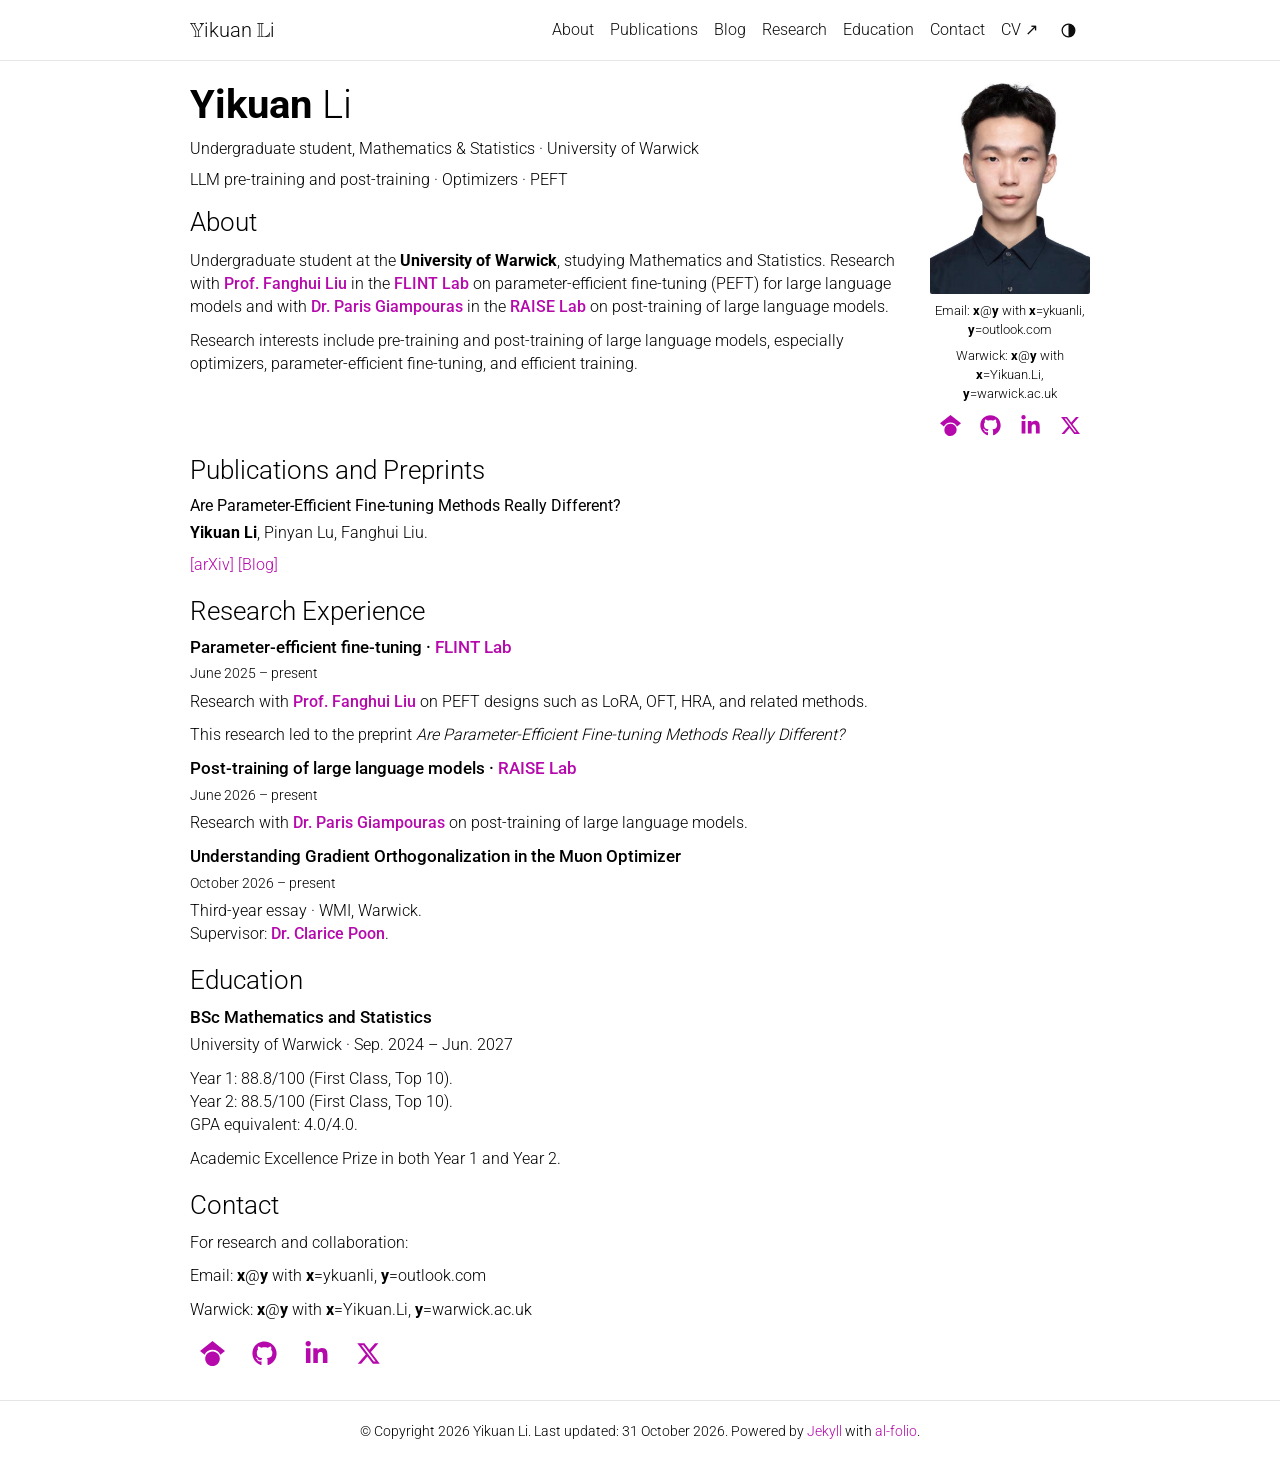
==== commit f4302df3: "Update Blog 2026-10-31" ====
--- a/index.html
+++ b/index.html
@@ -2,9 +2,9 @@
   :root {
     --max-content-width: 930px;
   }
-</style> <link rel="stylesheet" href="/assets/css/tailwind.css?v=50c64c15cbb9fd1ce6056fdb8bcb4b62"> <link defer rel="stylesheet" href="/assets/css/jekyll-pygments-themes-github.css?v=591dab5a4e56573bf4ef7fd332894c99" media="" id="highlight_theme_light"> <link rel="shortcut icon" href="/assets/img/favicon.svg?v=a2e2bddd24cd5d6094c2ee82113e8fd6"> <link rel="stylesheet" href="/assets/css/main.css?v=3116ba77db9ee1581d05bb3e86fbf7f1"> <link rel="canonical" href="https://kuaaannn.github.io/"> <script src="/assets/js/theme.js?v=5286c3e4c334d0ecb8fc0c40ff4fa7ec"></script> <link defer rel="stylesheet" href="/assets/css/jekyll-pygments-themes-native.css?v=5847e5ed4a4568527aa6cfab446049ca" media="none" id="highlight_theme_dark"> <script>
+</style> <link rel="stylesheet" href="/assets/css/tailwind.css?v=50c64c15cbb9fd1ce6056fdb8bcb4b62"> <link defer rel="stylesheet" href="/assets/css/jekyll-pygments-themes-github.css?v=591dab5a4e56573bf4ef7fd332894c99" media="" id="highlight_theme_light"> <link rel="shortcut icon" href="/assets/img/favicon.svg?v=a6e8f90758113d9f0fc6253f316c6c0c"> <link rel="stylesheet" href="/assets/css/main.css?v=3116ba77db9ee1581d05bb3e86fbf7f1"> <link rel="canonical" href="https://kuaaannn.github.io/"> <script src="/assets/js/theme.js?v=5286c3e4c334d0ecb8fc0c40ff4fa7ec"></script> <link defer rel="stylesheet" href="/assets/css/jekyll-pygments-themes-native.css?v=5847e5ed4a4568527aa6cfab446049ca" media="none" id="highlight_theme_dark"> <script>
     initTheme();
-  </script> <link rel="stylesheet" href="/assets/css/site.css?v=d6766189fd91d74c71eb4864efb6524d"> <script defer src="/assets/js/site.js?v=5c3663d835994f25e3c44d00c64a2917"></script> </head> <body class="fixed-top-nav sticky-bottom-footer"> <a class="skip-link" href="#about">Skip to content</a> <header> <nav id="navbar" class="navbar navbar-light navbar-expand-sm fixed-top" aria-label="Main navigation"> <div class="container"> <a class="navbar-brand title" href="#top">Yikuan Li</a> <button class="navbar-toggler collapsed navbar-toggler-main" type="button" data-nav-toggle="navbarNav" aria-controls="navbarNav" aria-expanded="false" aria-label="Toggle navigation"> <span class="icon-bar top-bar"></span> <span class="icon-bar middle-bar"></span> <span class="icon-bar bottom-bar"></span> </button> <div class="collapse navbar-collapse navbar-collapse-main" id="navbarNav"> <ul class="navbar-nav navbar-menu-list flex-nowrap"> <li class="nav-item"><a class="nav-link" href="#about">About</a></li> <li class="nav-item"><a class="nav-link" href="#publications">Publications</a></li> <li class="nav-item"><a class="nav-link" href="#research">Research</a></li> <li class="nav-item"><a class="nav-link" href="#education">Education</a></li> <li class="nav-item"><a class="nav-link" href="#contact">Contact</a></li> <li class="nav-item"><a class="nav-link" href="/yikuan_li_cv.pdf" target="_blank" rel="noopener" aria-label="View CV (PDF)" title="View CV (PDF)">CV <span aria-hidden="true">↗</span></a></li> <li class="toggle-container"> <button id="light-toggle" type="button" title="Change color theme" aria-label="Change color theme"> <svg id="light-toggle-system" viewbox="0 0 24 24" aria-hidden="true"><circle cx="12" cy="12" r="8"></circle><path d="M12 4a8 8 0 0 1 0 16z" fill="currentColor" stroke="none"></path></svg> <svg id="light-toggle-dark" viewbox="0 0 24 24" aria-hidden="true"><path d="M20 15.1A8.4 8.4 0 0 1 8.9 4a8.4 8.4 0 1 0 11.1 11.1Z"></path></svg> <svg id="light-toggle-light" viewbox="0 0 24 24" aria-hidden="true"><circle cx="12" cy="12" r="4"></circle><path d="M12 2v2m0 16v2M2 12h2m16 0h2M4.9 4.9l1.4 1.4m11.4 11.4 1.4 1.4M4.9 19.1l1.4-1.4M17.7 6.3l1.4-1.4"></path></svg> </button> </li> </ul> </div> </div> </nav> </header> <div class="container mt-5" role="main"> <div class="post academic-home" id="top"> <aside class="profile float-right" aria-label="Portrait and contact links"> <figure> <picture> <img src="/IMG_1312.jpg" class="profile-photo" width="1170" height="1560" alt="Yikuan Li" loading="eager" onerror="this.onerror=null; document.querySelectorAll('.responsive-img-srcset').forEach(function (n) { n.remove(); });"> </picture> </figure> <div class="profile-links"> <a class="social-link" href="mailto:ykuanli@outlook.com" aria-label="Email: ykuanli@outlook.com" title="ykuanli@outlook.com"> <svg class="social-icon" aria-hidden="true" focusable="false" fill="currentColor" xmlns="http://www.w3.org/2000/svg" viewbox="0 0 512 512"><path d="M48 64C21.5 64 0 85.5 0 112c0 15.1 7.1 29.3 19.2 38.4L236.8 313.6c11.4 8.5 27 8.5 38.4 0L492.8 150.4c12.1-9.1 19.2-23.3 19.2-38.4c0-26.5-21.5-48-48-48L48 64zM0 176L0 384c0 35.3 28.7 64 64 64l384 0c35.3 0 64-28.7 64-64l0-208L294.4 339.2c-22.8 17.1-54 17.1-76.8 0L0 176z"></path></svg> </a> <a class="social-link" href="https://github.com/Kuaaannn" target="_blank" rel="noopener" aria-label="GitHub" title="GitHub"> <svg class="social-icon" aria-hidden="true" focusable="false" fill="currentColor" xmlns="http://www.w3.org/2000/svg" viewbox="0 0 496 512"><path d="M165.9 397.4c0 2-2.3 3.6-5.2 3.6-3.3.3-5.6-1.3-5.6-3.6 0-2 2.3-3.6 5.2-3.6 3-.3 5.6 1.3 5.6 3.6zm-31.1-4.5c-.7 2 1.3 4.3 4.3 4.9 2.6 1 5.6 0 6.2-2s-1.3-4.3-4.3-5.2c-2.6-.7-5.5.3-6.2 2.3zm44.2-1.7c-2.9.7-4.9 2.6-4.6 4.9.3 2 2.9 3.3 5.9 2.6 2.9-.7 4.9-2.6 4.6-4.6-.3-1.9-3-3.2-5.9-2.9zM244.8 8C106.1 8 0 113.3 0 252c0 110.9 69.8 205.8 169.5 239.2 12.8 2.3 17.3-5.6 17.3-12.1 0-6.2-.3-40.4-.3-61.4 0 0-70 15-84.7-29.8 0 0-11.4-29.1-27.8-36.6 0 0-22.9-15.7 1.6-15.4 0 0 24.9 2 38.6 25.8 21.9 38.6 58.6 27.5 72.9 20.9 2.3-16 8.8-27.1 16-33.7-55.9-6.2-112.3-14.3-112.3-110.5 0-27.5 7.6-41.3 23.6-58.9-2.6-6.5-11.1-33.3 2.6-67.9 20.9-6.5 69 27 69 27 20-5.6 41.5-8.5 62.8-8.5s42.8 2.9 62.8 8.5c0 0 48.1-33.6 69-27 13.7 34.7 5.2 61.4 2.6 67.9 16 17.7 25.8 31.5 25.8 58.9 0 96.5-58.9 104.2-114.8 110.5 9.2 7.9 17 22.9 17 46.4 0 33.7-.3 75.4-.3 83.6 0 6.5 4.6 14.4 17.3 12.1C428.2 457.8 496 362.9 496 252 496 113.3 383.5 8 244.8 8zM97.2 352.9c-1.3 1-1 3.3.7 5.2 1.6 1.6 3.9 2.3 5.2 1 1.3-1 1-3.3-.7-5.2-1.6-1.6-3.9-2.3-5.2-1zm-10.8-8.1c-.7 1.3.3 2.9 2.3 3.9 1.6 1 3.6.7 4.3-.7.7-1.3-.3-2.9-2.3-3.9-2-.6-3.6-.3-4.3.7zm32.4 35.6c-1.6 1.3-1 4.3 1.3 6.2 2.3 2.3 5.2 2.6 6.5 1 1.3-1.3.7-4.3-1.3-6.2-2.2-2.3-5.2-2.6-6.5-1zm-11.4-14.7c-1.6 1-1.6 3.6 0 5.9 1.6 2.3 4.3 3.3 5.6 2.3 1.6-1.3 1.6-3.9 0-6.2-1.4-2.3-4-3.3-5.6-2z"></path></svg> </a> <a class="social-link" href="https://linkedin.com/in/yikuan-li" target="_blank" rel="noopener" aria-label="LinkedIn" title="LinkedIn"> <svg class="social-icon" aria-hidden="true" focusable="false" fill="currentColor" xmlns="http://www.w3.org/2000/svg" viewbox="0 0 448 512"><path d="M100.28 448H7.4V148.9h92.88zM53.79 108.1C24.09 108.1 0 83.5 0 53.8a53.79 53.79 0 0 1 107.58 0c0 29.7-24.1 54.3-53.79 54.3zM447.9 448h-92.68V302.4c0-34.7-.7-79.2-48.29-79.2-48.29 0-55.69 37.7-55.69 76.7V448h-92.78V148.9h89.08v40.8h1.3c12.4-23.5 42.69-48.3 87.88-48.3 94 0 111.28 61.9 111.28 142.3V448z"></path></svg> </a> </div> </aside> <header class="post-header"> <h1 class="post-title"> <span class="font-weight-bold">Yikuan</span> Li</h1> <p class="desc">Undergraduate student, Mathematics &amp; Statistics · University of Warwick</p> <p class="research-focus">LLM pre-training and post-training · Optimizers · PEFT</p> </header> <article><section id="about" class="about-section" aria-labelledby="about-heading"> <h2 id="about-heading">About</h2> <p>Undergraduate student at the <strong>University of Warwick</strong>, studying Mathematics and Statistics. Research with <a class="academic-link" href="https://www.lfhsgre.org/" target="_blank" rel="noopener">Prof. Fanghui Liu</a> on parameter-efficient fine-tuning (PEFT) for large language models and with <a class="academic-link" href="https://parisgiampouras.github.io/" target="_blank" rel="noopener">Dr. Paris Giampouras</a> in the <a class="academic-link" href="https://parisgiampouras.github.io/repsai/" target="_blank" rel="noopener">RAISE Lab</a> on post-training of large language models.</p> <p>Research interests include pre-training and post-training of large language models, especially optimizers, parameter-efficient fine-tuning, and efficient training.</p> </section> <section id="publications" class="academic-section" aria-labelledby="publications-heading"> <h2 id="publications-heading">Publications and Preprints</h2> <div class="publications"> <ol class="bibliography"> <li class="publication-entry"> <h3 class="title" id="are-parameter-efficient-fine-tuning-methods-really-different">Are Parameter-Efficient Fine-tuning Methods Really Different?</h3> <p class="author"><strong>Yikuan Li</strong>, Pinyan Lu, Fanghui Liu.</p> <p class="periodical"><a href="https://arxiv.org/abs/2610.09122" target="_blank" rel="noopener" aria-label="Read arXiv preprint: Are Parameter-Efficient Fine-tuning Methods Really Different?">[arXiv]</a> <a href="/peft-methods/" target="_blank" rel="noopener" aria-label="Visit project website: Are Parameter-Efficient Fine-tuning Methods Really Different?">[Website]</a></p> </li> </ol> </div> </section> <section id="research" class="academic-section" aria-labelledby="research-heading"> <h2 id="research-heading">Research Experience</h2> <h3 id="parameter-efficient-fine-tuning">Parameter-efficient fine-tuning</h3> <p class="research-period"><time datetime="2025-06">June 2025</time> – present</p> <p>Research with <a class="academic-link" href="https://www.lfhsgre.org/" target="_blank" rel="noopener">Prof. Fanghui Liu</a> on PEFT designs such as LoRA, OFT, HRA, and related methods.</p> <p>This research led to the preprint <em>Are Parameter-Efficient Fine-tuning Methods Really Different?</em></p> <h3 id="post-training-of-large-language-models">Post-training of large language models</h3> <p class="research-period"><time datetime="2026-06">June 2026</time> – present</p> <p>Research with <a class="academic-link" href="https://parisgiampouras.github.io/" target="_blank" rel="noopener">Dr. Paris Giampouras</a> on post-training of large language models.</p> </section> <section id="education" class="academic-section" aria-labelledby="education-heading"> <h2 id="education-heading">Education</h2> <h3 id="bsc-mathematics-and-statistics">BSc Mathematics and Statistics</h3> <p class="education-school">University of Warwick · Sep. 2024 – Jun. 2027</p> <p>Year 1: 88.8/100 (First Class, Top 10).<br> Year 2: 88.5/100 (First Class, Top 10).</p> <p>Academic Excellence Prize in both Year 1 and Year 2.</p> </section> <section id="contact" class="academic-section" aria-labelledby="contact-heading"> <h2 id="contact-heading">Contact</h2> <p>For research and collaboration:</p> <div class="contact-links" aria-label="Contact links"> <a class="social-link" href="mailto:ykuanli@outlook.com" aria-label="Email: ykuanli@outlook.com" title="ykuanli@outlook.com"> <svg class="social-icon" aria-hidden="true" focusable="false" fill="currentColor" xmlns="http://www.w3.org/2000/svg" viewbox="0 0 512 512"><path d="M48 64C21.5 64 0 85.5 0 112c0 15.1 7.1 29.3 19.2 38.4L236.8 313.6c11.4 8.5 27 8.5 38.4 0L492.8 150.4c12.1-9.1 19.2-23.3 19.2-38.4c0-26.5-21.5-48-48-48L48 64zM0 176L0 384c0 35.3 28.7 64 64 64l384 0c35.3 0 64-28.7 64-64l0-208L294.4 339.2c-22.8 17.1-54 17.1-76.8 0L0 176z"></path></svg> </a> <a class="social-link" href="https://github.com/Kuaaannn" target="_blank" rel="noopener" aria-label="GitHub" title="GitHub"> <svg class="social-icon" aria-hidden="true" focusable="false" fill="currentColor" xmlns="http://www.w3.org/2000/svg" viewbox="0 0 496 512"><path d="M165.9 397.4c0 2-2.3 3.6-5.2 3.6-3.3.3-5.6-1.3-5.6-3.6 0-2 2.3-3.6 5.2-3.6 3-.3 5.6 1.3 5.6 3.6zm-31.1-4.5c-.7 2 1.3 4.3 4.3 4.9 2.6 1 5.6 0 6.2-2s-1.3-4.3-4.3-5.2c-2.6-.7-5.5.3-6.2 2.3zm44.2-1.7c-2.9.7-4.9 2.6-4.6 4.9.3 2 2.9 3.3 5.9 2.6 2.9-.7 4.9-2.6 4.6-4.6-.3-1.9-3-3.2-5.9-2.9zM244.8 8C106.1 8 0 113.3 0 252c0 110.9 69.8 205.8 169.5 239.2 12.8 2.3 17.3-5.6 17.3-12.1 0-6.2-.3-40.4-.3-61.4 0 0-70 15-84.7-29.8 0 0-11.4-29.1-27.8-36.6 0 0-22.9-15.7 1.6-15.4 0 0 24.9 2 38.6 25.8 21.9 38.6 58.6 27.5 72.9 20.9 2.3-16 8.8-27.1 16-33.7-55.9-6.2-112.3-14.3-112.3-110.5 0-27.5 7.6-41.3 23.6-58.9-2.6-6.5-11.1-33.3 2.6-67.9 20.9-6.5 69 27 69 27 20-5.6 41.5-8.5 62.8-8.5s42.8 2.9 62.8 8.5c0 0 48.1-33.6 69-27 13.7 34.7 5.2 61.4 2.6 67.9 16 17.7 25.8 31.5 25.8 58.9 0 96.5-58.9 104.2-114.8 110.5 9.2 7.9 17 22.9 17 46.4 0 33.7-.3 75.4-.3 83.6 0 6.5 4.6 14.4 17.3 12.1C428.2 457.8 496 362.9 496 252 496 113.3 383.5 8 244.8 8zM97.2 352.9c-1.3 1-1 3.3.7 5.2 1.6 1.6 3.9 2.3 5.2 1 1.3-1 1-3.3-.7-5.2-1.6-1.6-3.9-2.3-5.2-1zm-10.8-8.1c-.7 1.3.3 2.9 2.3 3.9 1.6 1 3.6.7 4.3-.7.7-1.3-.3-2.9-2.3-3.9-2-.6-3.6-.3-4.3.7zm32.4 35.6c-1.6 1.3-1 4.3 1.3 6.2 2.3 2.3 5.2 2.6 6.5 1 1.3-1.3.7-4.3-1.3-6.2-2.2-2.3-5.2-2.6-6.5-1zm-11.4-14.7c-1.6 1-1.6 3.6 0 5.9 1.6 2.3 4.3 3.3 5.6 2.3 1.6-1.3 1.6-3.9 0-6.2-1.4-2.3-4-3.3-5.6-2z"></path></svg> </a> <a class="social-link" href="https://linkedin.com/in/yikuan-li" target="_blank" rel="noopener" aria-label="LinkedIn" title="LinkedIn"> <svg class="social-icon" aria-hidden="true" focusable="false" fill="currentColor" xmlns="http://www.w3.org/2000/svg" viewbox="0 0 448 512"><path d="M100.28 448H7.4V148.9h92.88zM53.79 108.1C24.09 108.1 0 83.5 0 53.8a53.79 53.79 0 0 1 107.58 0c0 29.7-24.1 54.3-53.79 54.3zM447.9 448h-92.68V302.4c0-34.7-.7-79.2-48.29-79.2-48.29 0-55.69 37.7-55.69 76.7V448h-92.78V148.9h89.08v40.8h1.3c12.4-23.5 42.69-48.3 87.88-48.3 94 0 111.28 61.9 111.28 142.3V448z"></path></svg> </a> </div> </section> </article> </div> </div> <footer class="sticky-bottom mt-5" role="contentinfo"> <div class="container"> © Copyright 2026 Yikuan Li. Last updated: 8 October 2026. Powered by <a href="https://jekyllrb.com/" rel="external nofollow noopener" target="_blank">Jekyll</a> with <a href="https://github.com/alshedivat/al-folio" rel="external nofollow noopener" target="_blank">al-folio</a>. </div> </footer> <script>
+  </script> <link rel="stylesheet" href="/assets/css/site.css?v=a1cd5d10ebbd7c1ac195c4e459d52223"> <script defer src="/assets/js/site.js?v=5c3663d835994f25e3c44d00c64a2917"></script> </head> <body class="fixed-top-nav sticky-bottom-footer"> <a class="skip-link" href="#about">Skip to content</a> <header> <nav id="navbar" class="navbar navbar-light navbar-expand-sm fixed-top" aria-label="Main navigation"> <div class="container"> <a class="navbar-brand title" href="#top" aria-label="Yikuan Li"><span class="mathbb-initial"><span class="mathbb-initial-text">Y</span><svg xmlns="http://www.w3.org/2000/svg" viewbox="4 18.416 27.127 27.168" aria-hidden="true" focusable="false"><path d="M19.983 32.297 14.629 22.7C14.431 22.422 13.994 21.629 13.836 21.312C13.479 20.717 13.479 20.637 13.32 20.003C13.796 19.844 13.875 19.805 14.431 19.805C14.748 19.805 15.422 19.805 15.422 19.13C15.422 18.416 14.827 18.416 14.113 18.416H5.348C4.635 18.416 4 18.416 4 19.13C4 19.765 4.674 19.805 4.912 19.805C5.745 19.844 5.824 20.042 6.419 21.074L14.351 35.153V41.419C14.351 43.918 14.034 44.156 11.694 44.195C11.416 44.195 10.663 44.195 10.663 44.87C10.663 45.584 11.297 45.584 12.011 45.584H23.195C23.909 45.584 24.504 45.584 24.504 44.87C24.504 44.195 23.83 44.195 23.314 44.195C21.093 44.195 20.816 43.759 20.816 41.419V33.527L25.972 25.198C27.598 22.62 29.184 20.082 30.374 19.805C30.652 19.765 31.127 19.646 31.127 19.13C31.127 18.416 30.533 18.416 29.819 18.416H23.751C23.037 18.416 22.402 18.416 22.402 19.13C22.402 19.725 22.997 19.765 23.275 19.805C25.258 20.042 25.615 21.827 25.615 22.422C25.615 22.779 25.496 23.414 25.099 24.048ZM28.034 19.805C27.875 20.003 27.042 21.034 26.844 21.312C26.686 20.796 26.408 20.201 26.051 19.805ZM15.303 44.195C15.739 43.323 15.739 41.935 15.739 41.499V34.796L7.331 19.805H11.972C11.932 20.399 11.932 20.677 12.606 22.025C12.924 22.62 13.796 24.088 14.113 24.683C14.827 25.952 18.674 32.853 19.428 34.082V41.499C19.428 41.975 19.428 43.323 19.864 44.195Z"></path></svg></span>ikuan <span class="mathbb-initial mathbb-initial-l"><span class="mathbb-initial-text">L</span><svg xmlns="http://www.w3.org/2000/svg" viewbox="35.212 18.416 24.788 27.168" aria-hidden="true" focusable="false"><path d="M45.008 22.065C45.008 20.122 45.127 19.805 47.19 19.805C47.626 19.805 48.3 19.805 48.3 19.13C48.3 18.416 47.705 18.416 46.992 18.416H36.561C35.847 18.416 35.212 18.416 35.212 19.13C35.212 19.805 35.966 19.805 36.283 19.805C38.544 19.805 38.703 20.122 38.703 22.065V41.935C38.703 43.799 38.584 44.195 36.482 44.195C35.887 44.195 35.212 44.195 35.212 44.87C35.212 45.584 35.847 45.584 36.561 45.584H57.581C58.334 45.584 58.691 45.584 58.85 45.068C58.89 44.949 60 37.572 60 37.414C60 36.977 59.643 36.7 59.326 36.7C59.008 36.7 58.691 36.938 58.612 37.255C58.374 38.405 57.938 40.348 54.646 42.411C52.108 44.037 50.085 44.195 48.776 44.195H46.714C45.762 44.195 45.008 44.195 45.008 41.538ZM40.091 21.986C40.091 21.51 40.091 20.518 39.773 19.805H43.938C43.62 20.518 43.62 21.47 43.62 21.986V41.618C43.62 43.045 43.898 43.839 44.057 44.195H39.773C40.091 43.482 40.091 42.49 40.091 42.014ZM57.581 44.195H54.487V44.156C56.272 43.164 57.303 42.173 57.977 41.499Z"></path></svg></span>i</a> <button class="navbar-toggler collapsed navbar-toggler-main" type="button" data-nav-toggle="navbarNav" aria-controls="navbarNav" aria-expanded="false" aria-label="Toggle navigation"> <span class="icon-bar top-bar"></span> <span class="icon-bar middle-bar"></span> <span class="icon-bar bottom-bar"></span> </button> <div class="collapse navbar-collapse navbar-collapse-main" id="navbarNav"> <ul class="navbar-nav navbar-menu-list flex-nowrap"> <li class="nav-item"><a class="nav-link" href="#about">About</a></li> <li class="nav-item"><a class="nav-link" href="#publications">Publications</a></li> <li class="nav-item"><a class="nav-link" href="/blog/">Blog</a></li> <li class="nav-item"><a class="nav-link" href="#research">Research</a></li> <li class="nav-item"><a class="nav-link" href="#education">Education</a></li> <li class="nav-item"><a class="nav-link" href="#contact">Contact</a></li> <li class="nav-item"><a class="nav-link" href="/yikuan_li_cv.pdf" target="_blank" rel="noopener" aria-label="View CV (PDF)" title="View CV (PDF)">CV <span aria-hidden="true">↗</span></a></li> <li class="toggle-container"> <button id="light-toggle" type="button" title="Change color theme" aria-label="Change color theme"> <svg id="light-toggle-system" viewbox="0 0 24 24" aria-hidden="true"><circle cx="12" cy="12" r="8"></circle><path d="M12 4a8 8 0 0 1 0 16z" fill="currentColor" stroke="none"></path></svg> <svg id="light-toggle-dark" viewbox="0 0 24 24" aria-hidden="true"><path d="M20 15.1A8.4 8.4 0 0 1 8.9 4a8.4 8.4 0 1 0 11.1 11.1Z"></path></svg> <svg id="light-toggle-light" viewbox="0 0 24 24" aria-hidden="true"><circle cx="12" cy="12" r="4"></circle><path d="M12 2v2m0 16v2M2 12h2m16 0h2M4.9 4.9l1.4 1.4m11.4 11.4 1.4 1.4M4.9 19.1l1.4-1.4M17.7 6.3l1.4-1.4"></path></svg> </button> </li> </ul> </div> </div> </nav> </header> <div class="container mt-5" role="main"> <div class="post academic-home" id="top"> <aside class="profile float-right" aria-label="Portrait and contact links"> <figure> <picture> <img src="/IMG_1312.jpg" class="profile-photo" width="1170" height="1560" alt="Yikuan Li" loading="eager" onerror="this.onerror=null; document.querySelectorAll('.responsive-img-srcset').forEach(function (n) { n.remove(); });"> </picture> </figure> <div class="profile-links"> <p class="contact-email">Email: <strong>x</strong>@<strong>y</strong> with <span class="email-part"><strong>x</strong>=ykuanli,</span> <span class="email-part"><strong>y</strong>=outlook.com</span></p> <p class="contact-email">Warwick: <strong>x</strong>@<strong>y</strong> with <span class="email-part"><strong>x</strong>=Yikuan.Li,</span> <span class="email-part"><strong>y</strong>=warwick.ac.uk</span></p> <div class="social-icons"> <a class="social-link" href="https://scholar.google.com/citations?user=ZmPfKAYAAAAJ" target="_blank" rel="noopener" aria-label="Google Scholar" title="Google Scholar"> <svg class="social-icon" aria-hidden="true" focusable="false" fill="currentColor" xmlns="http://www.w3.org/2000/svg" viewbox="0 0 512 512"><path d="M390.9 298.5c0 0 0 .1 .1 .1c9.2 19.4 14.4 41.1 14.4 64C405.3 445.1 338.5 512 256 512s-149.3-66.9-149.3-149.3c0-22.9 5.2-44.6 14.4-64h0c1.7-3.6 3.6-7.2 5.6-10.7c4.4-7.6 9.4-14.7 15-21.3c27.4-32.6 68.5-53.3 114.4-53.3c33.6 0 64.6 11.1 89.6 29.9c9.1 6.9 17.4 14.7 24.8 23.5c5.6 6.6 10.6 13.8 15 21.3c2 3.4 3.8 7 5.5 10.5zm26.4-18.8c-30.1-58.4-91-98.4-161.3-98.4s-131.2 40-161.3 98.4L0 202.7 256 0 512 202.7l-94.7 77.1z"></path></svg> </a> <a class="social-link" href="https://github.com/Kuaaannn" target="_blank" rel="noopener" aria-label="GitHub" title="GitHub"> <svg class="social-icon" aria-hidden="true" focusable="false" fill="currentColor" xmlns="http://www.w3.org/2000/svg" viewbox="0 0 496 512"><path d="M165.9 397.4c0 2-2.3 3.6-5.2 3.6-3.3.3-5.6-1.3-5.6-3.6 0-2 2.3-3.6 5.2-3.6 3-.3 5.6 1.3 5.6 3.6zm-31.1-4.5c-.7 2 1.3 4.3 4.3 4.9 2.6 1 5.6 0 6.2-2s-1.3-4.3-4.3-5.2c-2.6-.7-5.5.3-6.2 2.3zm44.2-1.7c-2.9.7-4.9 2.6-4.6 4.9.3 2 2.9 3.3 5.9 2.6 2.9-.7 4.9-2.6 4.6-4.6-.3-1.9-3-3.2-5.9-2.9zM244.8 8C106.1 8 0 113.3 0 252c0 110.9 69.8 205.8 169.5 239.2 12.8 2.3 17.3-5.6 17.3-12.1 0-6.2-.3-40.4-.3-61.4 0 0-70 15-84.7-29.8 0 0-11.4-29.1-27.8-36.6 0 0-22.9-15.7 1.6-15.4 0 0 24.9 2 38.6 25.8 21.9 38.6 58.6 27.5 72.9 20.9 2.3-16 8.8-27.1 16-33.7-55.9-6.2-112.3-14.3-112.3-110.5 0-27.5 7.6-41.3 23.6-58.9-2.6-6.5-11.1-33.3 2.6-67.9 20.9-6.5 69 27 69 27 20-5.6 41.5-8.5 62.8-8.5s42.8 2.9 62.8 8.5c0 0 48.1-33.6 69-27 13.7 34.7 5.2 61.4 2.6 67.9 16 17.7 25.8 31.5 25.8 58.9 0 96.5-58.9 104.2-114.8 110.5 9.2 7.9 17 22.9 17 46.4 0 33.7-.3 75.4-.3 83.6 0 6.5 4.6 14.4 17.3 12.1C428.2 457.8 496 362.9 496 252 496 113.3 383.5 8 244.8 8zM97.2 352.9c-1.3 1-1 3.3.7 5.2 1.6 1.6 3.9 2.3 5.2 1 1.3-1 1-3.3-.7-5.2-1.6-1.6-3.9-2.3-5.2-1zm-10.8-8.1c-.7 1.3.3 2.9 2.3 3.9 1.6 1 3.6.7 4.3-.7.7-1.3-.3-2.9-2.3-3.9-2-.6-3.6-.3-4.3.7zm32.4 35.6c-1.6 1.3-1 4.3 1.3 6.2 2.3 2.3 5.2 2.6 6.5 1 1.3-1.3.7-4.3-1.3-6.2-2.2-2.3-5.2-2.6-6.5-1zm-11.4-14.7c-1.6 1-1.6 3.6 0 5.9 1.6 2.3 4.3 3.3 5.6 2.3 1.6-1.3 1.6-3.9 0-6.2-1.4-2.3-4-3.3-5.6-2z"></path></svg> </a> <a class="social-link" href="https://linkedin.com/in/yikuan-li" target="_blank" rel="noopener" aria-label="LinkedIn" title="LinkedIn"> <svg class="social-icon" aria-hidden="true" focusable="false" fill="currentColor" xmlns="http://www.w3.org/2000/svg" viewbox="0 0 448 512"><path d="M100.28 448H7.4V148.9h92.88zM53.79 108.1C24.09 108.1 0 83.5 0 53.8a53.79 53.79 0 0 1 107.58 0c0 29.7-24.1 54.3-53.79 54.3zM447.9 448h-92.68V302.4c0-34.7-.7-79.2-48.29-79.2-48.29 0-55.69 37.7-55.69 76.7V448h-92.78V148.9h89.08v40.8h1.3c12.4-23.5 42.69-48.3 87.88-48.3 94 0 111.28 61.9 111.28 142.3V448z"></path></svg> </a> <a class="social-link" href="https://x.com/Yi_Kuan_Li" target="_blank" rel="noopener" aria-label="X" title="X"> <svg class="social-icon" aria-hidden="true" focusable="false" fill="currentColor" xmlns="http://www.w3.org/2000/svg" viewbox="0 0 512 512"><path d="M389.2 48h70.6L305.6 224.2 487 464H345L233.7 318.6 106.5 464H35.8L200.7 275.5 26.8 48H172.4L272.9 180.9 389.2 48zM364.4 421.8h39.1L151.1 88h-42L364.4 421.8z"></path></svg> </a> </div> </div> </aside> <header class="post-header"> <h1 class="post-title"> <span class="font-weight-bold">Yikuan</span> Li</h1> <p class="desc">Undergraduate student, Mathematics &amp; Statistics · University of Warwick</p> <p class="research-focus">LLM pre-training and post-training · Optimizers · PEFT</p> </header> <article><section id="about" class="about-section" aria-labelledby="about-heading"> <h2 id="about-heading">About</h2> <p>Undergraduate student at the <strong>University of Warwick</strong>, studying Mathematics and Statistics. Research with <a class="academic-link" href="https://www.lfhsgre.org/" target="_blank" rel="noopener">Prof. Fanghui Liu</a> in the <a class="academic-link" href="https://www.lfhsgre.org/flint.html" target="_blank" rel="noopener">FLINT Lab</a> on parameter-efficient fine-tuning (PEFT) for large language models and with <a class="academic-link" href="https://parisgiampouras.github.io/" target="_blank" rel="noopener">Dr. Paris Giampouras</a> in the <a class="academic-link" href="https://parisgiampouras.github.io/repsai/" target="_blank" rel="noopener">RAISE Lab</a> on post-training of large language models.</p> <p>Research interests include pre-training and post-training of large language models, especially optimizers, parameter-efficient fine-tuning, and efficient training.</p> </section> <section id="publications" class="academic-section" aria-labelledby="publications-heading"> <h2 id="publications-heading">Publications and Preprints</h2> <div class="publications"> <ol class="bibliography"> <li class="publication-entry"> <h3 class="title" id="are-parameter-efficient-fine-tuning-methods-really-different">Are Parameter-Efficient Fine-tuning Methods Really Different?</h3> <p class="author"><strong>Yikuan Li</strong>, Pinyan Lu, Fanghui Liu.</p> <p class="periodical"><a href="https://arxiv.org/abs/2610.09122" target="_blank" rel="noopener" aria-label="Read arXiv preprint: Are Parameter-Efficient Fine-tuning Methods Really Different?">[arXiv]</a> <a href="/peft-methods/" target="_blank" rel="noopener" aria-label="Read PEFT research blog: Are Parameter-Efficient Fine-tuning Methods Really Different?">[Blog]</a></p> </li> </ol> </div> </section> <section id="research" class="academic-section" aria-labelledby="research-heading"> <h2 id="research-heading">Research Experience</h2> <h3 id="parameter-efficient-fine-tuning">Parameter-efficient fine-tuning · <a class="academic-link" href="https://www.lfhsgre.org/flint.html" target="_blank" rel="noopener">FLINT Lab</a> </h3> <p class="research-period"><time datetime="2025-06">June 2025</time> – present</p> <p>Research with <a class="academic-link" href="https://www.lfhsgre.org/" target="_blank" rel="noopener">Prof. Fanghui Liu</a> on PEFT designs such as LoRA, OFT, HRA, and related methods.</p> <p>This research led to the preprint <em>Are Parameter-Efficient Fine-tuning Methods Really Different?</em></p> <h3 id="post-training-of-large-language-models">Post-training of large language models · <a class="academic-link" href="https://parisgiampouras.github.io/repsai/" target="_blank" rel="noopener">RAISE Lab</a> </h3> <p class="research-period"><time datetime="2026-06">June 2026</time> – present</p> <p>Research with <a class="academic-link" href="https://parisgiampouras.github.io/" target="_blank" rel="noopener">Dr. Paris Giampouras</a> on post-training of large language models.</p> <h3 id="third-year-essay">Understanding Gradient Orthogonalization in the Muon Optimizer</h3> <p class="research-period"><time datetime="2026-10">October 2026</time> – present</p> <p>Third-year essay · WMI, Warwick.<br> Supervisor: <a class="academic-link" href="https://cmhsp2.github.io/" target="_blank" rel="noopener">Dr. Clarice Poon</a>.</p> </section> <section id="education" class="academic-section" aria-labelledby="education-heading"> <h2 id="education-heading">Education</h2> <h3 id="bsc-mathematics-and-statistics">BSc Mathematics and Statistics</h3> <p class="education-school">University of Warwick · Sep. 2024 – Jun. 2027</p> <p>Year 1: 88.8/100 (First Class, Top 10).<br> Year 2: 88.5/100 (First Class, Top 10).<br> GPA equivalent: 4.0/4.0.</p> <p>Academic Excellence Prize in both Year 1 and Year 2.</p> </section> <section id="contact" class="academic-section" aria-labelledby="contact-heading"> <h2 id="contact-heading">Contact</h2> <p>For research and collaboration:</p> <div class="contact-links" aria-label="Contact links"> <p class="contact-email">Email: <strong>x</strong>@<strong>y</strong> with <span class="email-part"><strong>x</strong>=ykuanli,</span> <span class="email-part"><strong>y</strong>=outlook.com</span></p> <p class="contact-email">Warwick: <strong>x</strong>@<strong>y</strong> with <span class="email-part"><strong>x</strong>=Yikuan.Li,</span> <span class="email-part"><strong>y</strong>=warwick.ac.uk</span></p> <div class="social-icons"> <a class="social-link" href="https://scholar.google.com/citations?user=ZmPfKAYAAAAJ" target="_blank" rel="noopener" aria-label="Google Scholar" title="Google Scholar"> <svg class="social-icon" aria-hidden="true" focusable="false" fill="currentColor" xmlns="http://www.w3.org/2000/svg" viewbox="0 0 512 512"><path d="M390.9 298.5c0 0 0 .1 .1 .1c9.2 19.4 14.4 41.1 14.4 64C405.3 445.1 338.5 512 256 512s-149.3-66.9-149.3-149.3c0-22.9 5.2-44.6 14.4-64h0c1.7-3.6 3.6-7.2 5.6-10.7c4.4-7.6 9.4-14.7 15-21.3c27.4-32.6 68.5-53.3 114.4-53.3c33.6 0 64.6 11.1 89.6 29.9c9.1 6.9 17.4 14.7 24.8 23.5c5.6 6.6 10.6 13.8 15 21.3c2 3.4 3.8 7 5.5 10.5zm26.4-18.8c-30.1-58.4-91-98.4-161.3-98.4s-131.2 40-161.3 98.4L0 202.7 256 0 512 202.7l-94.7 77.1z"></path></svg> </a> <a class="social-link" href="https://github.com/Kuaaannn" target="_blank" rel="noopener" aria-label="GitHub" title="GitHub"> <svg class="social-icon" aria-hidden="true" focusable="false" fill="currentColor" xmlns="http://www.w3.org/2000/svg" viewbox="0 0 496 512"><path d="M165.9 397.4c0 2-2.3 3.6-5.2 3.6-3.3.3-5.6-1.3-5.6-3.6 0-2 2.3-3.6 5.2-3.6 3-.3 5.6 1.3 5.6 3.6zm-31.1-4.5c-.7 2 1.3 4.3 4.3 4.9 2.6 1 5.6 0 6.2-2s-1.3-4.3-4.3-5.2c-2.6-.7-5.5.3-6.2 2.3zm44.2-1.7c-2.9.7-4.9 2.6-4.6 4.9.3 2 2.9 3.3 5.9 2.6 2.9-.7 4.9-2.6 4.6-4.6-.3-1.9-3-3.2-5.9-2.9zM244.8 8C106.1 8 0 113.3 0 252c0 110.9 69.8 205.8 169.5 239.2 12.8 2.3 17.3-5.6 17.3-12.1 0-6.2-.3-40.4-.3-61.4 0 0-70 15-84.7-29.8 0 0-11.4-29.1-27.8-36.6 0 0-22.9-15.7 1.6-15.4 0 0 24.9 2 38.6 25.8 21.9 38.6 58.6 27.5 72.9 20.9 2.3-16 8.8-27.1 16-33.7-55.9-6.2-112.3-14.3-112.3-110.5 0-27.5 7.6-41.3 23.6-58.9-2.6-6.5-11.1-33.3 2.6-67.9 20.9-6.5 69 27 69 27 20-5.6 41.5-8.5 62.8-8.5s42.8 2.9 62.8 8.5c0 0 48.1-33.6 69-27 13.7 34.7 5.2 61.4 2.6 67.9 16 17.7 25.8 31.5 25.8 58.9 0 96.5-58.9 104.2-114.8 110.5 9.2 7.9 17 22.9 17 46.4 0 33.7-.3 75.4-.3 83.6 0 6.5 4.6 14.4 17.3 12.1C428.2 457.8 496 362.9 496 252 496 113.3 383.5 8 244.8 8zM97.2 352.9c-1.3 1-1 3.3.7 5.2 1.6 1.6 3.9 2.3 5.2 1 1.3-1 1-3.3-.7-5.2-1.6-1.6-3.9-2.3-5.2-1zm-10.8-8.1c-.7 1.3.3 2.9 2.3 3.9 1.6 1 3.6.7 4.3-.7.7-1.3-.3-2.9-2.3-3.9-2-.6-3.6-.3-4.3.7zm32.4 35.6c-1.6 1.3-1 4.3 1.3 6.2 2.3 2.3 5.2 2.6 6.5 1 1.3-1.3.7-4.3-1.3-6.2-2.2-2.3-5.2-2.6-6.5-1zm-11.4-14.7c-1.6 1-1.6 3.6 0 5.9 1.6 2.3 4.3 3.3 5.6 2.3 1.6-1.3 1.6-3.9 0-6.2-1.4-2.3-4-3.3-5.6-2z"></path></svg> </a> <a class="social-link" href="https://linkedin.com/in/yikuan-li" target="_blank" rel="noopener" aria-label="LinkedIn" title="LinkedIn"> <svg class="social-icon" aria-hidden="true" focusable="false" fill="currentColor" xmlns="http://www.w3.org/2000/svg" viewbox="0 0 448 512"><path d="M100.28 448H7.4V148.9h92.88zM53.79 108.1C24.09 108.1 0 83.5 0 53.8a53.79 53.79 0 0 1 107.58 0c0 29.7-24.1 54.3-53.79 54.3zM447.9 448h-92.68V302.4c0-34.7-.7-79.2-48.29-79.2-48.29 0-55.69 37.7-55.69 76.7V448h-92.78V148.9h89.08v40.8h1.3c12.4-23.5 42.69-48.3 87.88-48.3 94 0 111.28 61.9 111.28 142.3V448z"></path></svg> </a> <a class="social-link" href="https://x.com/Yi_Kuan_Li" target="_blank" rel="noopener" aria-label="X" title="X"> <svg class="social-icon" aria-hidden="true" focusable="false" fill="currentColor" xmlns="http://www.w3.org/2000/svg" viewbox="0 0 512 512"><path d="M389.2 48h70.6L305.6 224.2 487 464H345L233.7 318.6 106.5 464H35.8L200.7 275.5 26.8 48H172.4L272.9 180.9 389.2 48zM364.4 421.8h39.1L151.1 88h-42L364.4 421.8z"></path></svg> </a> </div> </div> </section> </article> </div> </div> <footer class="sticky-bottom mt-5" role="contentinfo"> <div class="container"> © Copyright 2026 Yikuan Li. Last updated: 31 October 2026. Powered by <a href="https://jekyllrb.com/" rel="external nofollow noopener" target="_blank">Jekyll</a> with <a href="https://github.com/alshedivat/al-folio" rel="external nofollow noopener" target="_blank">al-folio</a>. </div> </footer> <script>
   window.alFolio = {
     compatBootstrap: false
   };
--- a/assets/css/site.css
+++ b/assets/css/site.css
@@ -21,11 +21,19 @@
 #light-toggle svg { width: 19px; height: 19px; fill: none; stroke: currentColor; stroke-width: 1.6; stroke-linecap: round; stroke-linejoin: round; }
 .academic-home p { margin-bottom: .65rem; line-height: 1.45; }
 .academic-home .post-header { margin-bottom: 1rem; }
+.mathbb-initial { position: relative; }
+.mathbb-initial-text { position: absolute; opacity: 0; }
+.mathbb-initial svg { width: .71em; height: .71em; fill: currentColor; vertical-align: baseline; }
+.mathbb-initial-l svg { width: .648em; }
 .academic-home .post-header .desc { margin-bottom: .5rem; }
 .academic-home .profile { width: 160px; margin: 0 0 .75rem 1.25rem; }
 .profile figure { margin: 0; }
 .profile-photo { display: block; width: 100%; height: auto; border-radius: 2px; }
-.profile-links { display: flex; justify-content: center; gap: 4px; margin-top: 4px; }
+.profile-links { margin-top: 4px; }
+.profile-links .contact-email { font-size: .8rem; margin: .5rem 0 .25rem; text-align: center; }
+.contact-email .email-part { white-space: nowrap; }
+.social-icons { display: flex; flex-wrap: wrap; gap: 8px; }
+.profile-links .social-icons { justify-content: center; gap: 4px; }
 .social-link { display: inline-flex; justify-content: center; align-items: center; width: 36px; height: 36px; border-radius: 4px; }
 .social-link svg { width: 21px; height: 21px; fill: currentColor; }
 .social-link:hover { background: var(--global-code-bg-color); text-decoration: none; }
@@ -41,7 +49,6 @@
 .publication-entry .periodical { font-style: normal; }
 .publications ol.bibliography, .publications ol.bibliography li { margin-bottom: 0; }
 .education-school { margin-bottom: .5rem; }
-.contact-links { display: flex; flex-wrap: wrap; gap: 8px; }
 .contact-links .social-link { width: 44px; height: 44px; }
 .contact-links .social-link svg { width: 25px; height: 25px; }
 footer.sticky-bottom { padding-top: 20px; padding-bottom: 20px; }
@@ -66,14 +73,26 @@
 }
 @media (max-width: 640px) {
   .academic-home .profile { float: right !important; width: 130px; margin: 0 0 .75rem 1rem; }
+  .profile-links .social-icons { gap: 0; }
+  .profile-links .social-link { width: 32px; }
   .academic-home .post-title { font-size: 2rem; }
   .about-section { clear: both; }
 }
 @media (max-width: 360px) {
   .academic-home .profile { width: 112px; margin-left: .75rem; }
-  .profile-links { gap: 2px; }
+  .profile-links .social-icons { gap: 2px; }
+  .profile-links .social-link { width: 26px; }
 }
 @media (prefers-reduced-motion: reduce) {
   html { scroll-behavior: auto; }
   html.transition, html.transition * { transition: none !important; }
 }
+
+/* The Blog index follows the homepage theme. */
+.blog-index { padding-top: 1rem; min-height: 55vh; }
+.blog-index .post-header { margin-bottom: 2.25rem; }
+.blog-post-list { list-style: none; padding: 0; margin: 0; max-width: 720px; }
+.blog-post-list time { font-size: .875rem; color: var(--global-text-color-light); }
+.blog-post-list h2 { font-size: 1.35rem; font-weight: 500; line-height: 1.45; margin: .5rem 0; }
+.blog-post-list p { line-height: 1.65; }
+#navbar a[aria-current="page"] { color: var(--global-theme-color); }
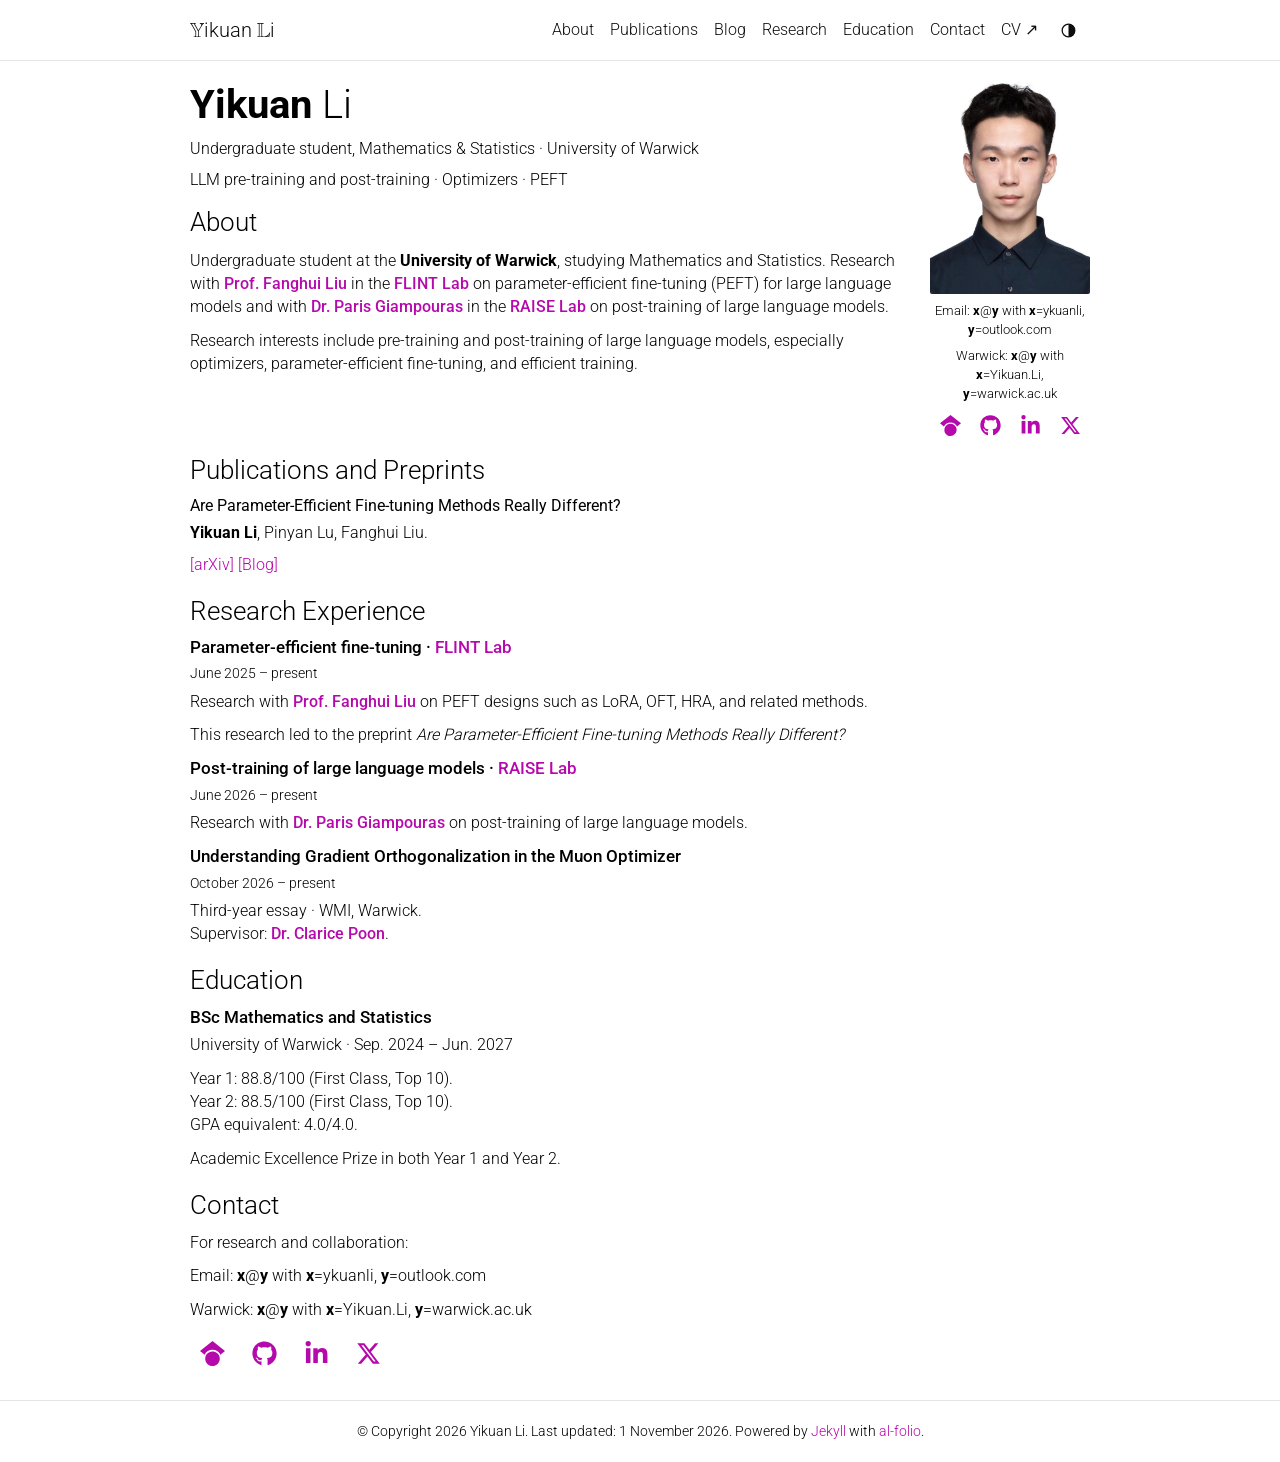
==== commit 43573c04: "Update Blog 2026-11-01" ====
--- a/index.html
+++ b/index.html
@@ -4,7 +4,7 @@
   }
 </style> <link rel="stylesheet" href="/assets/css/tailwind.css?v=50c64c15cbb9fd1ce6056fdb8bcb4b62"> <link defer rel="stylesheet" href="/assets/css/jekyll-pygments-themes-github.css?v=591dab5a4e56573bf4ef7fd332894c99" media="" id="highlight_theme_light"> <link rel="shortcut icon" href="/assets/img/favicon.svg?v=a6e8f90758113d9f0fc6253f316c6c0c"> <link rel="stylesheet" href="/assets/css/main.css?v=3116ba77db9ee1581d05bb3e86fbf7f1"> <link rel="canonical" href="https://kuaaannn.github.io/"> <script src="/assets/js/theme.js?v=5286c3e4c334d0ecb8fc0c40ff4fa7ec"></script> <link defer rel="stylesheet" href="/assets/css/jekyll-pygments-themes-native.css?v=5847e5ed4a4568527aa6cfab446049ca" media="none" id="highlight_theme_dark"> <script>
     initTheme();
-  </script> <link rel="stylesheet" href="/assets/css/site.css?v=a1cd5d10ebbd7c1ac195c4e459d52223"> <script defer src="/assets/js/site.js?v=5c3663d835994f25e3c44d00c64a2917"></script> </head> <body class="fixed-top-nav sticky-bottom-footer"> <a class="skip-link" href="#about">Skip to content</a> <header> <nav id="navbar" class="navbar navbar-light navbar-expand-sm fixed-top" aria-label="Main navigation"> <div class="container"> <a class="navbar-brand title" href="#top" aria-label="Yikuan Li"><span class="mathbb-initial"><span class="mathbb-initial-text">Y</span><svg xmlns="http://www.w3.org/2000/svg" viewbox="4 18.416 27.127 27.168" aria-hidden="true" focusable="false"><path d="M19.983 32.297 14.629 22.7C14.431 22.422 13.994 21.629 13.836 21.312C13.479 20.717 13.479 20.637 13.32 20.003C13.796 19.844 13.875 19.805 14.431 19.805C14.748 19.805 15.422 19.805 15.422 19.13C15.422 18.416 14.827 18.416 14.113 18.416H5.348C4.635 18.416 4 18.416 4 19.13C4 19.765 4.674 19.805 4.912 19.805C5.745 19.844 5.824 20.042 6.419 21.074L14.351 35.153V41.419C14.351 43.918 14.034 44.156 11.694 44.195C11.416 44.195 10.663 44.195 10.663 44.87C10.663 45.584 11.297 45.584 12.011 45.584H23.195C23.909 45.584 24.504 45.584 24.504 44.87C24.504 44.195 23.83 44.195 23.314 44.195C21.093 44.195 20.816 43.759 20.816 41.419V33.527L25.972 25.198C27.598 22.62 29.184 20.082 30.374 19.805C30.652 19.765 31.127 19.646 31.127 19.13C31.127 18.416 30.533 18.416 29.819 18.416H23.751C23.037 18.416 22.402 18.416 22.402 19.13C22.402 19.725 22.997 19.765 23.275 19.805C25.258 20.042 25.615 21.827 25.615 22.422C25.615 22.779 25.496 23.414 25.099 24.048ZM28.034 19.805C27.875 20.003 27.042 21.034 26.844 21.312C26.686 20.796 26.408 20.201 26.051 19.805ZM15.303 44.195C15.739 43.323 15.739 41.935 15.739 41.499V34.796L7.331 19.805H11.972C11.932 20.399 11.932 20.677 12.606 22.025C12.924 22.62 13.796 24.088 14.113 24.683C14.827 25.952 18.674 32.853 19.428 34.082V41.499C19.428 41.975 19.428 43.323 19.864 44.195Z"></path></svg></span>ikuan <span class="mathbb-initial mathbb-initial-l"><span class="mathbb-initial-text">L</span><svg xmlns="http://www.w3.org/2000/svg" viewbox="35.212 18.416 24.788 27.168" aria-hidden="true" focusable="false"><path d="M45.008 22.065C45.008 20.122 45.127 19.805 47.19 19.805C47.626 19.805 48.3 19.805 48.3 19.13C48.3 18.416 47.705 18.416 46.992 18.416H36.561C35.847 18.416 35.212 18.416 35.212 19.13C35.212 19.805 35.966 19.805 36.283 19.805C38.544 19.805 38.703 20.122 38.703 22.065V41.935C38.703 43.799 38.584 44.195 36.482 44.195C35.887 44.195 35.212 44.195 35.212 44.87C35.212 45.584 35.847 45.584 36.561 45.584H57.581C58.334 45.584 58.691 45.584 58.85 45.068C58.89 44.949 60 37.572 60 37.414C60 36.977 59.643 36.7 59.326 36.7C59.008 36.7 58.691 36.938 58.612 37.255C58.374 38.405 57.938 40.348 54.646 42.411C52.108 44.037 50.085 44.195 48.776 44.195H46.714C45.762 44.195 45.008 44.195 45.008 41.538ZM40.091 21.986C40.091 21.51 40.091 20.518 39.773 19.805H43.938C43.62 20.518 43.62 21.47 43.62 21.986V41.618C43.62 43.045 43.898 43.839 44.057 44.195H39.773C40.091 43.482 40.091 42.49 40.091 42.014ZM57.581 44.195H54.487V44.156C56.272 43.164 57.303 42.173 57.977 41.499Z"></path></svg></span>i</a> <button class="navbar-toggler collapsed navbar-toggler-main" type="button" data-nav-toggle="navbarNav" aria-controls="navbarNav" aria-expanded="false" aria-label="Toggle navigation"> <span class="icon-bar top-bar"></span> <span class="icon-bar middle-bar"></span> <span class="icon-bar bottom-bar"></span> </button> <div class="collapse navbar-collapse navbar-collapse-main" id="navbarNav"> <ul class="navbar-nav navbar-menu-list flex-nowrap"> <li class="nav-item"><a class="nav-link" href="#about">About</a></li> <li class="nav-item"><a class="nav-link" href="#publications">Publications</a></li> <li class="nav-item"><a class="nav-link" href="/blog/">Blog</a></li> <li class="nav-item"><a class="nav-link" href="#research">Research</a></li> <li class="nav-item"><a class="nav-link" href="#education">Education</a></li> <li class="nav-item"><a class="nav-link" href="#contact">Contact</a></li> <li class="nav-item"><a class="nav-link" href="/yikuan_li_cv.pdf" target="_blank" rel="noopener" aria-label="View CV (PDF)" title="View CV (PDF)">CV <span aria-hidden="true">↗</span></a></li> <li class="toggle-container"> <button id="light-toggle" type="button" title="Change color theme" aria-label="Change color theme"> <svg id="light-toggle-system" viewbox="0 0 24 24" aria-hidden="true"><circle cx="12" cy="12" r="8"></circle><path d="M12 4a8 8 0 0 1 0 16z" fill="currentColor" stroke="none"></path></svg> <svg id="light-toggle-dark" viewbox="0 0 24 24" aria-hidden="true"><path d="M20 15.1A8.4 8.4 0 0 1 8.9 4a8.4 8.4 0 1 0 11.1 11.1Z"></path></svg> <svg id="light-toggle-light" viewbox="0 0 24 24" aria-hidden="true"><circle cx="12" cy="12" r="4"></circle><path d="M12 2v2m0 16v2M2 12h2m16 0h2M4.9 4.9l1.4 1.4m11.4 11.4 1.4 1.4M4.9 19.1l1.4-1.4M17.7 6.3l1.4-1.4"></path></svg> </button> </li> </ul> </div> </div> </nav> </header> <div class="container mt-5" role="main"> <div class="post academic-home" id="top"> <aside class="profile float-right" aria-label="Portrait and contact links"> <figure> <picture> <img src="/IMG_1312.jpg" class="profile-photo" width="1170" height="1560" alt="Yikuan Li" loading="eager" onerror="this.onerror=null; document.querySelectorAll('.responsive-img-srcset').forEach(function (n) { n.remove(); });"> </picture> </figure> <div class="profile-links"> <p class="contact-email">Email: <strong>x</strong>@<strong>y</strong> with <span class="email-part"><strong>x</strong>=ykuanli,</span> <span class="email-part"><strong>y</strong>=outlook.com</span></p> <p class="contact-email">Warwick: <strong>x</strong>@<strong>y</strong> with <span class="email-part"><strong>x</strong>=Yikuan.Li,</span> <span class="email-part"><strong>y</strong>=warwick.ac.uk</span></p> <div class="social-icons"> <a class="social-link" href="https://scholar.google.com/citations?user=ZmPfKAYAAAAJ" target="_blank" rel="noopener" aria-label="Google Scholar" title="Google Scholar"> <svg class="social-icon" aria-hidden="true" focusable="false" fill="currentColor" xmlns="http://www.w3.org/2000/svg" viewbox="0 0 512 512"><path d="M390.9 298.5c0 0 0 .1 .1 .1c9.2 19.4 14.4 41.1 14.4 64C405.3 445.1 338.5 512 256 512s-149.3-66.9-149.3-149.3c0-22.9 5.2-44.6 14.4-64h0c1.7-3.6 3.6-7.2 5.6-10.7c4.4-7.6 9.4-14.7 15-21.3c27.4-32.6 68.5-53.3 114.4-53.3c33.6 0 64.6 11.1 89.6 29.9c9.1 6.9 17.4 14.7 24.8 23.5c5.6 6.6 10.6 13.8 15 21.3c2 3.4 3.8 7 5.5 10.5zm26.4-18.8c-30.1-58.4-91-98.4-161.3-98.4s-131.2 40-161.3 98.4L0 202.7 256 0 512 202.7l-94.7 77.1z"></path></svg> </a> <a class="social-link" href="https://github.com/Kuaaannn" target="_blank" rel="noopener" aria-label="GitHub" title="GitHub"> <svg class="social-icon" aria-hidden="true" focusable="false" fill="currentColor" xmlns="http://www.w3.org/2000/svg" viewbox="0 0 496 512"><path d="M165.9 397.4c0 2-2.3 3.6-5.2 3.6-3.3.3-5.6-1.3-5.6-3.6 0-2 2.3-3.6 5.2-3.6 3-.3 5.6 1.3 5.6 3.6zm-31.1-4.5c-.7 2 1.3 4.3 4.3 4.9 2.6 1 5.6 0 6.2-2s-1.3-4.3-4.3-5.2c-2.6-.7-5.5.3-6.2 2.3zm44.2-1.7c-2.9.7-4.9 2.6-4.6 4.9.3 2 2.9 3.3 5.9 2.6 2.9-.7 4.9-2.6 4.6-4.6-.3-1.9-3-3.2-5.9-2.9zM244.8 8C106.1 8 0 113.3 0 252c0 110.9 69.8 205.8 169.5 239.2 12.8 2.3 17.3-5.6 17.3-12.1 0-6.2-.3-40.4-.3-61.4 0 0-70 15-84.7-29.8 0 0-11.4-29.1-27.8-36.6 0 0-22.9-15.7 1.6-15.4 0 0 24.9 2 38.6 25.8 21.9 38.6 58.6 27.5 72.9 20.9 2.3-16 8.8-27.1 16-33.7-55.9-6.2-112.3-14.3-112.3-110.5 0-27.5 7.6-41.3 23.6-58.9-2.6-6.5-11.1-33.3 2.6-67.9 20.9-6.5 69 27 69 27 20-5.6 41.5-8.5 62.8-8.5s42.8 2.9 62.8 8.5c0 0 48.1-33.6 69-27 13.7 34.7 5.2 61.4 2.6 67.9 16 17.7 25.8 31.5 25.8 58.9 0 96.5-58.9 104.2-114.8 110.5 9.2 7.9 17 22.9 17 46.4 0 33.7-.3 75.4-.3 83.6 0 6.5 4.6 14.4 17.3 12.1C428.2 457.8 496 362.9 496 252 496 113.3 383.5 8 244.8 8zM97.2 352.9c-1.3 1-1 3.3.7 5.2 1.6 1.6 3.9 2.3 5.2 1 1.3-1 1-3.3-.7-5.2-1.6-1.6-3.9-2.3-5.2-1zm-10.8-8.1c-.7 1.3.3 2.9 2.3 3.9 1.6 1 3.6.7 4.3-.7.7-1.3-.3-2.9-2.3-3.9-2-.6-3.6-.3-4.3.7zm32.4 35.6c-1.6 1.3-1 4.3 1.3 6.2 2.3 2.3 5.2 2.6 6.5 1 1.3-1.3.7-4.3-1.3-6.2-2.2-2.3-5.2-2.6-6.5-1zm-11.4-14.7c-1.6 1-1.6 3.6 0 5.9 1.6 2.3 4.3 3.3 5.6 2.3 1.6-1.3 1.6-3.9 0-6.2-1.4-2.3-4-3.3-5.6-2z"></path></svg> </a> <a class="social-link" href="https://linkedin.com/in/yikuan-li" target="_blank" rel="noopener" aria-label="LinkedIn" title="LinkedIn"> <svg class="social-icon" aria-hidden="true" focusable="false" fill="currentColor" xmlns="http://www.w3.org/2000/svg" viewbox="0 0 448 512"><path d="M100.28 448H7.4V148.9h92.88zM53.79 108.1C24.09 108.1 0 83.5 0 53.8a53.79 53.79 0 0 1 107.58 0c0 29.7-24.1 54.3-53.79 54.3zM447.9 448h-92.68V302.4c0-34.7-.7-79.2-48.29-79.2-48.29 0-55.69 37.7-55.69 76.7V448h-92.78V148.9h89.08v40.8h1.3c12.4-23.5 42.69-48.3 87.88-48.3 94 0 111.28 61.9 111.28 142.3V448z"></path></svg> </a> <a class="social-link" href="https://x.com/Yi_Kuan_Li" target="_blank" rel="noopener" aria-label="X" title="X"> <svg class="social-icon" aria-hidden="true" focusable="false" fill="currentColor" xmlns="http://www.w3.org/2000/svg" viewbox="0 0 512 512"><path d="M389.2 48h70.6L305.6 224.2 487 464H345L233.7 318.6 106.5 464H35.8L200.7 275.5 26.8 48H172.4L272.9 180.9 389.2 48zM364.4 421.8h39.1L151.1 88h-42L364.4 421.8z"></path></svg> </a> </div> </div> </aside> <header class="post-header"> <h1 class="post-title"> <span class="font-weight-bold">Yikuan</span> Li</h1> <p class="desc">Undergraduate student, Mathematics &amp; Statistics · University of Warwick</p> <p class="research-focus">LLM pre-training and post-training · Optimizers · PEFT</p> </header> <article><section id="about" class="about-section" aria-labelledby="about-heading"> <h2 id="about-heading">About</h2> <p>Undergraduate student at the <strong>University of Warwick</strong>, studying Mathematics and Statistics. Research with <a class="academic-link" href="https://www.lfhsgre.org/" target="_blank" rel="noopener">Prof. Fanghui Liu</a> in the <a class="academic-link" href="https://www.lfhsgre.org/flint.html" target="_blank" rel="noopener">FLINT Lab</a> on parameter-efficient fine-tuning (PEFT) for large language models and with <a class="academic-link" href="https://parisgiampouras.github.io/" target="_blank" rel="noopener">Dr. Paris Giampouras</a> in the <a class="academic-link" href="https://parisgiampouras.github.io/repsai/" target="_blank" rel="noopener">RAISE Lab</a> on post-training of large language models.</p> <p>Research interests include pre-training and post-training of large language models, especially optimizers, parameter-efficient fine-tuning, and efficient training.</p> </section> <section id="publications" class="academic-section" aria-labelledby="publications-heading"> <h2 id="publications-heading">Publications and Preprints</h2> <div class="publications"> <ol class="bibliography"> <li class="publication-entry"> <h3 class="title" id="are-parameter-efficient-fine-tuning-methods-really-different">Are Parameter-Efficient Fine-tuning Methods Really Different?</h3> <p class="author"><strong>Yikuan Li</strong>, Pinyan Lu, Fanghui Liu.</p> <p class="periodical"><a href="https://arxiv.org/abs/2610.09122" target="_blank" rel="noopener" aria-label="Read arXiv preprint: Are Parameter-Efficient Fine-tuning Methods Really Different?">[arXiv]</a> <a href="/peft-methods/" target="_blank" rel="noopener" aria-label="Read PEFT research blog: Are Parameter-Efficient Fine-tuning Methods Really Different?">[Blog]</a></p> </li> </ol> </div> </section> <section id="research" class="academic-section" aria-labelledby="research-heading"> <h2 id="research-heading">Research Experience</h2> <h3 id="parameter-efficient-fine-tuning">Parameter-efficient fine-tuning · <a class="academic-link" href="https://www.lfhsgre.org/flint.html" target="_blank" rel="noopener">FLINT Lab</a> </h3> <p class="research-period"><time datetime="2025-06">June 2025</time> – present</p> <p>Research with <a class="academic-link" href="https://www.lfhsgre.org/" target="_blank" rel="noopener">Prof. Fanghui Liu</a> on PEFT designs such as LoRA, OFT, HRA, and related methods.</p> <p>This research led to the preprint <em>Are Parameter-Efficient Fine-tuning Methods Really Different?</em></p> <h3 id="post-training-of-large-language-models">Post-training of large language models · <a class="academic-link" href="https://parisgiampouras.github.io/repsai/" target="_blank" rel="noopener">RAISE Lab</a> </h3> <p class="research-period"><time datetime="2026-06">June 2026</time> – present</p> <p>Research with <a class="academic-link" href="https://parisgiampouras.github.io/" target="_blank" rel="noopener">Dr. Paris Giampouras</a> on post-training of large language models.</p> <h3 id="third-year-essay">Understanding Gradient Orthogonalization in the Muon Optimizer</h3> <p class="research-period"><time datetime="2026-10">October 2026</time> – present</p> <p>Third-year essay · WMI, Warwick.<br> Supervisor: <a class="academic-link" href="https://cmhsp2.github.io/" target="_blank" rel="noopener">Dr. Clarice Poon</a>.</p> </section> <section id="education" class="academic-section" aria-labelledby="education-heading"> <h2 id="education-heading">Education</h2> <h3 id="bsc-mathematics-and-statistics">BSc Mathematics and Statistics</h3> <p class="education-school">University of Warwick · Sep. 2024 – Jun. 2027</p> <p>Year 1: 88.8/100 (First Class, Top 10).<br> Year 2: 88.5/100 (First Class, Top 10).<br> GPA equivalent: 4.0/4.0.</p> <p>Academic Excellence Prize in both Year 1 and Year 2.</p> </section> <section id="contact" class="academic-section" aria-labelledby="contact-heading"> <h2 id="contact-heading">Contact</h2> <p>For research and collaboration:</p> <div class="contact-links" aria-label="Contact links"> <p class="contact-email">Email: <strong>x</strong>@<strong>y</strong> with <span class="email-part"><strong>x</strong>=ykuanli,</span> <span class="email-part"><strong>y</strong>=outlook.com</span></p> <p class="contact-email">Warwick: <strong>x</strong>@<strong>y</strong> with <span class="email-part"><strong>x</strong>=Yikuan.Li,</span> <span class="email-part"><strong>y</strong>=warwick.ac.uk</span></p> <div class="social-icons"> <a class="social-link" href="https://scholar.google.com/citations?user=ZmPfKAYAAAAJ" target="_blank" rel="noopener" aria-label="Google Scholar" title="Google Scholar"> <svg class="social-icon" aria-hidden="true" focusable="false" fill="currentColor" xmlns="http://www.w3.org/2000/svg" viewbox="0 0 512 512"><path d="M390.9 298.5c0 0 0 .1 .1 .1c9.2 19.4 14.4 41.1 14.4 64C405.3 445.1 338.5 512 256 512s-149.3-66.9-149.3-149.3c0-22.9 5.2-44.6 14.4-64h0c1.7-3.6 3.6-7.2 5.6-10.7c4.4-7.6 9.4-14.7 15-21.3c27.4-32.6 68.5-53.3 114.4-53.3c33.6 0 64.6 11.1 89.6 29.9c9.1 6.9 17.4 14.7 24.8 23.5c5.6 6.6 10.6 13.8 15 21.3c2 3.4 3.8 7 5.5 10.5zm26.4-18.8c-30.1-58.4-91-98.4-161.3-98.4s-131.2 40-161.3 98.4L0 202.7 256 0 512 202.7l-94.7 77.1z"></path></svg> </a> <a class="social-link" href="https://github.com/Kuaaannn" target="_blank" rel="noopener" aria-label="GitHub" title="GitHub"> <svg class="social-icon" aria-hidden="true" focusable="false" fill="currentColor" xmlns="http://www.w3.org/2000/svg" viewbox="0 0 496 512"><path d="M165.9 397.4c0 2-2.3 3.6-5.2 3.6-3.3.3-5.6-1.3-5.6-3.6 0-2 2.3-3.6 5.2-3.6 3-.3 5.6 1.3 5.6 3.6zm-31.1-4.5c-.7 2 1.3 4.3 4.3 4.9 2.6 1 5.6 0 6.2-2s-1.3-4.3-4.3-5.2c-2.6-.7-5.5.3-6.2 2.3zm44.2-1.7c-2.9.7-4.9 2.6-4.6 4.9.3 2 2.9 3.3 5.9 2.6 2.9-.7 4.9-2.6 4.6-4.6-.3-1.9-3-3.2-5.9-2.9zM244.8 8C106.1 8 0 113.3 0 252c0 110.9 69.8 205.8 169.5 239.2 12.8 2.3 17.3-5.6 17.3-12.1 0-6.2-.3-40.4-.3-61.4 0 0-70 15-84.7-29.8 0 0-11.4-29.1-27.8-36.6 0 0-22.9-15.7 1.6-15.4 0 0 24.9 2 38.6 25.8 21.9 38.6 58.6 27.5 72.9 20.9 2.3-16 8.8-27.1 16-33.7-55.9-6.2-112.3-14.3-112.3-110.5 0-27.5 7.6-41.3 23.6-58.9-2.6-6.5-11.1-33.3 2.6-67.9 20.9-6.5 69 27 69 27 20-5.6 41.5-8.5 62.8-8.5s42.8 2.9 62.8 8.5c0 0 48.1-33.6 69-27 13.7 34.7 5.2 61.4 2.6 67.9 16 17.7 25.8 31.5 25.8 58.9 0 96.5-58.9 104.2-114.8 110.5 9.2 7.9 17 22.9 17 46.4 0 33.7-.3 75.4-.3 83.6 0 6.5 4.6 14.4 17.3 12.1C428.2 457.8 496 362.9 496 252 496 113.3 383.5 8 244.8 8zM97.2 352.9c-1.3 1-1 3.3.7 5.2 1.6 1.6 3.9 2.3 5.2 1 1.3-1 1-3.3-.7-5.2-1.6-1.6-3.9-2.3-5.2-1zm-10.8-8.1c-.7 1.3.3 2.9 2.3 3.9 1.6 1 3.6.7 4.3-.7.7-1.3-.3-2.9-2.3-3.9-2-.6-3.6-.3-4.3.7zm32.4 35.6c-1.6 1.3-1 4.3 1.3 6.2 2.3 2.3 5.2 2.6 6.5 1 1.3-1.3.7-4.3-1.3-6.2-2.2-2.3-5.2-2.6-6.5-1zm-11.4-14.7c-1.6 1-1.6 3.6 0 5.9 1.6 2.3 4.3 3.3 5.6 2.3 1.6-1.3 1.6-3.9 0-6.2-1.4-2.3-4-3.3-5.6-2z"></path></svg> </a> <a class="social-link" href="https://linkedin.com/in/yikuan-li" target="_blank" rel="noopener" aria-label="LinkedIn" title="LinkedIn"> <svg class="social-icon" aria-hidden="true" focusable="false" fill="currentColor" xmlns="http://www.w3.org/2000/svg" viewbox="0 0 448 512"><path d="M100.28 448H7.4V148.9h92.88zM53.79 108.1C24.09 108.1 0 83.5 0 53.8a53.79 53.79 0 0 1 107.58 0c0 29.7-24.1 54.3-53.79 54.3zM447.9 448h-92.68V302.4c0-34.7-.7-79.2-48.29-79.2-48.29 0-55.69 37.7-55.69 76.7V448h-92.78V148.9h89.08v40.8h1.3c12.4-23.5 42.69-48.3 87.88-48.3 94 0 111.28 61.9 111.28 142.3V448z"></path></svg> </a> <a class="social-link" href="https://x.com/Yi_Kuan_Li" target="_blank" rel="noopener" aria-label="X" title="X"> <svg class="social-icon" aria-hidden="true" focusable="false" fill="currentColor" xmlns="http://www.w3.org/2000/svg" viewbox="0 0 512 512"><path d="M389.2 48h70.6L305.6 224.2 487 464H345L233.7 318.6 106.5 464H35.8L200.7 275.5 26.8 48H172.4L272.9 180.9 389.2 48zM364.4 421.8h39.1L151.1 88h-42L364.4 421.8z"></path></svg> </a> </div> </div> </section> </article> </div> </div> <footer class="sticky-bottom mt-5" role="contentinfo"> <div class="container"> © Copyright 2026 Yikuan Li. Last updated: 31 October 2026. Powered by <a href="https://jekyllrb.com/" rel="external nofollow noopener" target="_blank">Jekyll</a> with <a href="https://github.com/alshedivat/al-folio" rel="external nofollow noopener" target="_blank">al-folio</a>. </div> </footer> <script>
+  </script> <link rel="stylesheet" href="/assets/css/site.css?v=a1cd5d10ebbd7c1ac195c4e459d52223"> <script defer src="/assets/js/site.js?v=5c3663d835994f25e3c44d00c64a2917"></script> </head> <body class="fixed-top-nav sticky-bottom-footer"> <a class="skip-link" href="#about">Skip to content</a> <header> <nav id="navbar" class="navbar navbar-light navbar-expand-sm fixed-top" aria-label="Main navigation"> <div class="container"> <a class="navbar-brand title" href="#top" aria-label="Yikuan Li"><span class="mathbb-initial"><span class="mathbb-initial-text">Y</span><svg xmlns="http://www.w3.org/2000/svg" viewbox="4 18.416 27.127 27.168" aria-hidden="true" focusable="false"><path d="M19.983 32.297 14.629 22.7C14.431 22.422 13.994 21.629 13.836 21.312C13.479 20.717 13.479 20.637 13.32 20.003C13.796 19.844 13.875 19.805 14.431 19.805C14.748 19.805 15.422 19.805 15.422 19.13C15.422 18.416 14.827 18.416 14.113 18.416H5.348C4.635 18.416 4 18.416 4 19.13C4 19.765 4.674 19.805 4.912 19.805C5.745 19.844 5.824 20.042 6.419 21.074L14.351 35.153V41.419C14.351 43.918 14.034 44.156 11.694 44.195C11.416 44.195 10.663 44.195 10.663 44.87C10.663 45.584 11.297 45.584 12.011 45.584H23.195C23.909 45.584 24.504 45.584 24.504 44.87C24.504 44.195 23.83 44.195 23.314 44.195C21.093 44.195 20.816 43.759 20.816 41.419V33.527L25.972 25.198C27.598 22.62 29.184 20.082 30.374 19.805C30.652 19.765 31.127 19.646 31.127 19.13C31.127 18.416 30.533 18.416 29.819 18.416H23.751C23.037 18.416 22.402 18.416 22.402 19.13C22.402 19.725 22.997 19.765 23.275 19.805C25.258 20.042 25.615 21.827 25.615 22.422C25.615 22.779 25.496 23.414 25.099 24.048ZM28.034 19.805C27.875 20.003 27.042 21.034 26.844 21.312C26.686 20.796 26.408 20.201 26.051 19.805ZM15.303 44.195C15.739 43.323 15.739 41.935 15.739 41.499V34.796L7.331 19.805H11.972C11.932 20.399 11.932 20.677 12.606 22.025C12.924 22.62 13.796 24.088 14.113 24.683C14.827 25.952 18.674 32.853 19.428 34.082V41.499C19.428 41.975 19.428 43.323 19.864 44.195Z"></path></svg></span>ikuan <span class="mathbb-initial mathbb-initial-l"><span class="mathbb-initial-text">L</span><svg xmlns="http://www.w3.org/2000/svg" viewbox="35.212 18.416 24.788 27.168" aria-hidden="true" focusable="false"><path d="M45.008 22.065C45.008 20.122 45.127 19.805 47.19 19.805C47.626 19.805 48.3 19.805 48.3 19.13C48.3 18.416 47.705 18.416 46.992 18.416H36.561C35.847 18.416 35.212 18.416 35.212 19.13C35.212 19.805 35.966 19.805 36.283 19.805C38.544 19.805 38.703 20.122 38.703 22.065V41.935C38.703 43.799 38.584 44.195 36.482 44.195C35.887 44.195 35.212 44.195 35.212 44.87C35.212 45.584 35.847 45.584 36.561 45.584H57.581C58.334 45.584 58.691 45.584 58.85 45.068C58.89 44.949 60 37.572 60 37.414C60 36.977 59.643 36.7 59.326 36.7C59.008 36.7 58.691 36.938 58.612 37.255C58.374 38.405 57.938 40.348 54.646 42.411C52.108 44.037 50.085 44.195 48.776 44.195H46.714C45.762 44.195 45.008 44.195 45.008 41.538ZM40.091 21.986C40.091 21.51 40.091 20.518 39.773 19.805H43.938C43.62 20.518 43.62 21.47 43.62 21.986V41.618C43.62 43.045 43.898 43.839 44.057 44.195H39.773C40.091 43.482 40.091 42.49 40.091 42.014ZM57.581 44.195H54.487V44.156C56.272 43.164 57.303 42.173 57.977 41.499Z"></path></svg></span>i</a> <button class="navbar-toggler collapsed navbar-toggler-main" type="button" data-nav-toggle="navbarNav" aria-controls="navbarNav" aria-expanded="false" aria-label="Toggle navigation"> <span class="icon-bar top-bar"></span> <span class="icon-bar middle-bar"></span> <span class="icon-bar bottom-bar"></span> </button> <div class="collapse navbar-collapse navbar-collapse-main" id="navbarNav"> <ul class="navbar-nav navbar-menu-list flex-nowrap"> <li class="nav-item"><a class="nav-link" href="#about">About</a></li> <li class="nav-item"><a class="nav-link" href="#publications">Publications</a></li> <li class="nav-item"><a class="nav-link" href="/blog/">Blog</a></li> <li class="nav-item"><a class="nav-link" href="#research">Research</a></li> <li class="nav-item"><a class="nav-link" href="#education">Education</a></li> <li class="nav-item"><a class="nav-link" href="#contact">Contact</a></li> <li class="nav-item"><a class="nav-link" href="/yikuan_li_cv.pdf" target="_blank" rel="noopener" aria-label="View CV (PDF)" title="View CV (PDF)">CV <span aria-hidden="true">↗</span></a></li> <li class="toggle-container"> <button id="light-toggle" type="button" title="Change color theme" aria-label="Change color theme"> <svg id="light-toggle-system" viewbox="0 0 24 24" aria-hidden="true"><circle cx="12" cy="12" r="8"></circle><path d="M12 4a8 8 0 0 1 0 16z" fill="currentColor" stroke="none"></path></svg> <svg id="light-toggle-dark" viewbox="0 0 24 24" aria-hidden="true"><path d="M20 15.1A8.4 8.4 0 0 1 8.9 4a8.4 8.4 0 1 0 11.1 11.1Z"></path></svg> <svg id="light-toggle-light" viewbox="0 0 24 24" aria-hidden="true"><circle cx="12" cy="12" r="4"></circle><path d="M12 2v2m0 16v2M2 12h2m16 0h2M4.9 4.9l1.4 1.4m11.4 11.4 1.4 1.4M4.9 19.1l1.4-1.4M17.7 6.3l1.4-1.4"></path></svg> </button> </li> </ul> </div> </div> </nav> </header> <div class="container mt-5" role="main"> <div class="post academic-home" id="top"> <aside class="profile float-right" aria-label="Portrait and contact links"> <figure> <picture> <img src="/IMG_1312.jpg" class="profile-photo" width="1170" height="1560" alt="Yikuan Li" loading="eager" onerror="this.onerror=null; document.querySelectorAll('.responsive-img-srcset').forEach(function (n) { n.remove(); });"> </picture> </figure> <div class="profile-links"> <p class="contact-email">Email: <strong>x</strong>@<strong>y</strong> with <span class="email-part"><strong>x</strong>=ykuanli,</span> <span class="email-part"><strong>y</strong>=outlook.com</span></p> <p class="contact-email">Warwick: <strong>x</strong>@<strong>y</strong> with <span class="email-part"><strong>x</strong>=Yikuan.Li,</span> <span class="email-part"><strong>y</strong>=warwick.ac.uk</span></p> <div class="social-icons"> <a class="social-link" href="https://scholar.google.com/citations?user=ZmPfKAYAAAAJ" target="_blank" rel="noopener" aria-label="Google Scholar" title="Google Scholar"> <svg class="social-icon" aria-hidden="true" focusable="false" fill="currentColor" xmlns="http://www.w3.org/2000/svg" viewbox="0 0 512 512"><path d="M390.9 298.5c0 0 0 .1 .1 .1c9.2 19.4 14.4 41.1 14.4 64C405.3 445.1 338.5 512 256 512s-149.3-66.9-149.3-149.3c0-22.9 5.2-44.6 14.4-64h0c1.7-3.6 3.6-7.2 5.6-10.7c4.4-7.6 9.4-14.7 15-21.3c27.4-32.6 68.5-53.3 114.4-53.3c33.6 0 64.6 11.1 89.6 29.9c9.1 6.9 17.4 14.7 24.8 23.5c5.6 6.6 10.6 13.8 15 21.3c2 3.4 3.8 7 5.5 10.5zm26.4-18.8c-30.1-58.4-91-98.4-161.3-98.4s-131.2 40-161.3 98.4L0 202.7 256 0 512 202.7l-94.7 77.1z"></path></svg> </a> <a class="social-link" href="https://github.com/Kuaaannn" target="_blank" rel="noopener" aria-label="GitHub" title="GitHub"> <svg class="social-icon" aria-hidden="true" focusable="false" fill="currentColor" xmlns="http://www.w3.org/2000/svg" viewbox="0 0 496 512"><path d="M165.9 397.4c0 2-2.3 3.6-5.2 3.6-3.3.3-5.6-1.3-5.6-3.6 0-2 2.3-3.6 5.2-3.6 3-.3 5.6 1.3 5.6 3.6zm-31.1-4.5c-.7 2 1.3 4.3 4.3 4.9 2.6 1 5.6 0 6.2-2s-1.3-4.3-4.3-5.2c-2.6-.7-5.5.3-6.2 2.3zm44.2-1.7c-2.9.7-4.9 2.6-4.6 4.9.3 2 2.9 3.3 5.9 2.6 2.9-.7 4.9-2.6 4.6-4.6-.3-1.9-3-3.2-5.9-2.9zM244.8 8C106.1 8 0 113.3 0 252c0 110.9 69.8 205.8 169.5 239.2 12.8 2.3 17.3-5.6 17.3-12.1 0-6.2-.3-40.4-.3-61.4 0 0-70 15-84.7-29.8 0 0-11.4-29.1-27.8-36.6 0 0-22.9-15.7 1.6-15.4 0 0 24.9 2 38.6 25.8 21.9 38.6 58.6 27.5 72.9 20.9 2.3-16 8.8-27.1 16-33.7-55.9-6.2-112.3-14.3-112.3-110.5 0-27.5 7.6-41.3 23.6-58.9-2.6-6.5-11.1-33.3 2.6-67.9 20.9-6.5 69 27 69 27 20-5.6 41.5-8.5 62.8-8.5s42.8 2.9 62.8 8.5c0 0 48.1-33.6 69-27 13.7 34.7 5.2 61.4 2.6 67.9 16 17.7 25.8 31.5 25.8 58.9 0 96.5-58.9 104.2-114.8 110.5 9.2 7.9 17 22.9 17 46.4 0 33.7-.3 75.4-.3 83.6 0 6.5 4.6 14.4 17.3 12.1C428.2 457.8 496 362.9 496 252 496 113.3 383.5 8 244.8 8zM97.2 352.9c-1.3 1-1 3.3.7 5.2 1.6 1.6 3.9 2.3 5.2 1 1.3-1 1-3.3-.7-5.2-1.6-1.6-3.9-2.3-5.2-1zm-10.8-8.1c-.7 1.3.3 2.9 2.3 3.9 1.6 1 3.6.7 4.3-.7.7-1.3-.3-2.9-2.3-3.9-2-.6-3.6-.3-4.3.7zm32.4 35.6c-1.6 1.3-1 4.3 1.3 6.2 2.3 2.3 5.2 2.6 6.5 1 1.3-1.3.7-4.3-1.3-6.2-2.2-2.3-5.2-2.6-6.5-1zm-11.4-14.7c-1.6 1-1.6 3.6 0 5.9 1.6 2.3 4.3 3.3 5.6 2.3 1.6-1.3 1.6-3.9 0-6.2-1.4-2.3-4-3.3-5.6-2z"></path></svg> </a> <a class="social-link" href="https://linkedin.com/in/yikuan-li" target="_blank" rel="noopener" aria-label="LinkedIn" title="LinkedIn"> <svg class="social-icon" aria-hidden="true" focusable="false" fill="currentColor" xmlns="http://www.w3.org/2000/svg" viewbox="0 0 448 512"><path d="M100.28 448H7.4V148.9h92.88zM53.79 108.1C24.09 108.1 0 83.5 0 53.8a53.79 53.79 0 0 1 107.58 0c0 29.7-24.1 54.3-53.79 54.3zM447.9 448h-92.68V302.4c0-34.7-.7-79.2-48.29-79.2-48.29 0-55.69 37.7-55.69 76.7V448h-92.78V148.9h89.08v40.8h1.3c12.4-23.5 42.69-48.3 87.88-48.3 94 0 111.28 61.9 111.28 142.3V448z"></path></svg> </a> <a class="social-link" href="https://x.com/Yi_Kuan_Li" target="_blank" rel="noopener" aria-label="X" title="X"> <svg class="social-icon" aria-hidden="true" focusable="false" fill="currentColor" xmlns="http://www.w3.org/2000/svg" viewbox="0 0 512 512"><path d="M389.2 48h70.6L305.6 224.2 487 464H345L233.7 318.6 106.5 464H35.8L200.7 275.5 26.8 48H172.4L272.9 180.9 389.2 48zM364.4 421.8h39.1L151.1 88h-42L364.4 421.8z"></path></svg> </a> </div> </div> </aside> <header class="post-header"> <h1 class="post-title"> <span class="font-weight-bold">Yikuan</span> Li</h1> <p class="desc">Undergraduate student, Mathematics &amp; Statistics · University of Warwick</p> <p class="research-focus">LLM pre-training and post-training · Optimizers · PEFT</p> </header> <article><section id="about" class="about-section" aria-labelledby="about-heading"> <h2 id="about-heading">About</h2> <p>Undergraduate student at the <strong>University of Warwick</strong>, studying Mathematics and Statistics. Research with <a class="academic-link" href="https://www.lfhsgre.org/" target="_blank" rel="noopener">Prof. Fanghui Liu</a> in the <a class="academic-link" href="https://www.lfhsgre.org/flint.html" target="_blank" rel="noopener">FLINT Lab</a> on parameter-efficient fine-tuning (PEFT) for large language models and with <a class="academic-link" href="https://parisgiampouras.github.io/" target="_blank" rel="noopener">Dr. Paris Giampouras</a> in the <a class="academic-link" href="https://parisgiampouras.github.io/repsai/" target="_blank" rel="noopener">RAISE Lab</a> on post-training of large language models.</p> <p>Research interests include pre-training and post-training of large language models, especially optimizers, parameter-efficient fine-tuning, and efficient training.</p> </section> <section id="publications" class="academic-section" aria-labelledby="publications-heading"> <h2 id="publications-heading">Publications and Preprints</h2> <div class="publications"> <ol class="bibliography"> <li class="publication-entry"> <h3 class="title" id="are-parameter-efficient-fine-tuning-methods-really-different">Are Parameter-Efficient Fine-tuning Methods Really Different?</h3> <p class="author"><strong>Yikuan Li</strong>, Pinyan Lu, Fanghui Liu.</p> <p class="periodical"><a href="https://arxiv.org/abs/2610.09122" target="_blank" rel="noopener" aria-label="Read arXiv preprint: Are Parameter-Efficient Fine-tuning Methods Really Different?">[arXiv]</a> <a href="/peft-methods/" target="_blank" rel="noopener" aria-label="Read PEFT research blog: Are Parameter-Efficient Fine-tuning Methods Really Different?">[Blog]</a></p> </li> </ol> </div> </section> <section id="research" class="academic-section" aria-labelledby="research-heading"> <h2 id="research-heading">Research Experience</h2> <h3 id="parameter-efficient-fine-tuning">Parameter-efficient fine-tuning · <a class="academic-link" href="https://www.lfhsgre.org/flint.html" target="_blank" rel="noopener">FLINT Lab</a> </h3> <p class="research-period"><time datetime="2025-06">June 2025</time> – present</p> <p>Research with <a class="academic-link" href="https://www.lfhsgre.org/" target="_blank" rel="noopener">Prof. Fanghui Liu</a> on PEFT designs such as LoRA, OFT, HRA, and related methods.</p> <p>This research led to the preprint <em>Are Parameter-Efficient Fine-tuning Methods Really Different?</em></p> <h3 id="post-training-of-large-language-models">Post-training of large language models · <a class="academic-link" href="https://parisgiampouras.github.io/repsai/" target="_blank" rel="noopener">RAISE Lab</a> </h3> <p class="research-period"><time datetime="2026-06">June 2026</time> – present</p> <p>Research with <a class="academic-link" href="https://parisgiampouras.github.io/" target="_blank" rel="noopener">Dr. Paris Giampouras</a> on post-training of large language models.</p> <h3 id="third-year-essay">Understanding Gradient Orthogonalization in the Muon Optimizer</h3> <p class="research-period"><time datetime="2026-10">October 2026</time> – present</p> <p>Third-year essay · WMI, Warwick.<br> Supervisor: <a class="academic-link" href="https://cmhsp2.github.io/" target="_blank" rel="noopener">Dr. Clarice Poon</a>.</p> </section> <section id="education" class="academic-section" aria-labelledby="education-heading"> <h2 id="education-heading">Education</h2> <h3 id="bsc-mathematics-and-statistics">BSc Mathematics and Statistics</h3> <p class="education-school">University of Warwick · Sep. 2024 – Jun. 2027</p> <p>Year 1: 88.8/100 (First Class, Top 10).<br> Year 2: 88.5/100 (First Class, Top 10).<br> GPA equivalent: 4.0/4.0.</p> <p>Academic Excellence Prize in both Year 1 and Year 2.</p> </section> <section id="contact" class="academic-section" aria-labelledby="contact-heading"> <h2 id="contact-heading">Contact</h2> <p>For research and collaboration:</p> <div class="contact-links" aria-label="Contact links"> <p class="contact-email">Email: <strong>x</strong>@<strong>y</strong> with <span class="email-part"><strong>x</strong>=ykuanli,</span> <span class="email-part"><strong>y</strong>=outlook.com</span></p> <p class="contact-email">Warwick: <strong>x</strong>@<strong>y</strong> with <span class="email-part"><strong>x</strong>=Yikuan.Li,</span> <span class="email-part"><strong>y</strong>=warwick.ac.uk</span></p> <div class="social-icons"> <a class="social-link" href="https://scholar.google.com/citations?user=ZmPfKAYAAAAJ" target="_blank" rel="noopener" aria-label="Google Scholar" title="Google Scholar"> <svg class="social-icon" aria-hidden="true" focusable="false" fill="currentColor" xmlns="http://www.w3.org/2000/svg" viewbox="0 0 512 512"><path d="M390.9 298.5c0 0 0 .1 .1 .1c9.2 19.4 14.4 41.1 14.4 64C405.3 445.1 338.5 512 256 512s-149.3-66.9-149.3-149.3c0-22.9 5.2-44.6 14.4-64h0c1.7-3.6 3.6-7.2 5.6-10.7c4.4-7.6 9.4-14.7 15-21.3c27.4-32.6 68.5-53.3 114.4-53.3c33.6 0 64.6 11.1 89.6 29.9c9.1 6.9 17.4 14.7 24.8 23.5c5.6 6.6 10.6 13.8 15 21.3c2 3.4 3.8 7 5.5 10.5zm26.4-18.8c-30.1-58.4-91-98.4-161.3-98.4s-131.2 40-161.3 98.4L0 202.7 256 0 512 202.7l-94.7 77.1z"></path></svg> </a> <a class="social-link" href="https://github.com/Kuaaannn" target="_blank" rel="noopener" aria-label="GitHub" title="GitHub"> <svg class="social-icon" aria-hidden="true" focusable="false" fill="currentColor" xmlns="http://www.w3.org/2000/svg" viewbox="0 0 496 512"><path d="M165.9 397.4c0 2-2.3 3.6-5.2 3.6-3.3.3-5.6-1.3-5.6-3.6 0-2 2.3-3.6 5.2-3.6 3-.3 5.6 1.3 5.6 3.6zm-31.1-4.5c-.7 2 1.3 4.3 4.3 4.9 2.6 1 5.6 0 6.2-2s-1.3-4.3-4.3-5.2c-2.6-.7-5.5.3-6.2 2.3zm44.2-1.7c-2.9.7-4.9 2.6-4.6 4.9.3 2 2.9 3.3 5.9 2.6 2.9-.7 4.9-2.6 4.6-4.6-.3-1.9-3-3.2-5.9-2.9zM244.8 8C106.1 8 0 113.3 0 252c0 110.9 69.8 205.8 169.5 239.2 12.8 2.3 17.3-5.6 17.3-12.1 0-6.2-.3-40.4-.3-61.4 0 0-70 15-84.7-29.8 0 0-11.4-29.1-27.8-36.6 0 0-22.9-15.7 1.6-15.4 0 0 24.9 2 38.6 25.8 21.9 38.6 58.6 27.5 72.9 20.9 2.3-16 8.8-27.1 16-33.7-55.9-6.2-112.3-14.3-112.3-110.5 0-27.5 7.6-41.3 23.6-58.9-2.6-6.5-11.1-33.3 2.6-67.9 20.9-6.5 69 27 69 27 20-5.6 41.5-8.5 62.8-8.5s42.8 2.9 62.8 8.5c0 0 48.1-33.6 69-27 13.7 34.7 5.2 61.4 2.6 67.9 16 17.7 25.8 31.5 25.8 58.9 0 96.5-58.9 104.2-114.8 110.5 9.2 7.9 17 22.9 17 46.4 0 33.7-.3 75.4-.3 83.6 0 6.5 4.6 14.4 17.3 12.1C428.2 457.8 496 362.9 496 252 496 113.3 383.5 8 244.8 8zM97.2 352.9c-1.3 1-1 3.3.7 5.2 1.6 1.6 3.9 2.3 5.2 1 1.3-1 1-3.3-.7-5.2-1.6-1.6-3.9-2.3-5.2-1zm-10.8-8.1c-.7 1.3.3 2.9 2.3 3.9 1.6 1 3.6.7 4.3-.7.7-1.3-.3-2.9-2.3-3.9-2-.6-3.6-.3-4.3.7zm32.4 35.6c-1.6 1.3-1 4.3 1.3 6.2 2.3 2.3 5.2 2.6 6.5 1 1.3-1.3.7-4.3-1.3-6.2-2.2-2.3-5.2-2.6-6.5-1zm-11.4-14.7c-1.6 1-1.6 3.6 0 5.9 1.6 2.3 4.3 3.3 5.6 2.3 1.6-1.3 1.6-3.9 0-6.2-1.4-2.3-4-3.3-5.6-2z"></path></svg> </a> <a class="social-link" href="https://linkedin.com/in/yikuan-li" target="_blank" rel="noopener" aria-label="LinkedIn" title="LinkedIn"> <svg class="social-icon" aria-hidden="true" focusable="false" fill="currentColor" xmlns="http://www.w3.org/2000/svg" viewbox="0 0 448 512"><path d="M100.28 448H7.4V148.9h92.88zM53.79 108.1C24.09 108.1 0 83.5 0 53.8a53.79 53.79 0 0 1 107.58 0c0 29.7-24.1 54.3-53.79 54.3zM447.9 448h-92.68V302.4c0-34.7-.7-79.2-48.29-79.2-48.29 0-55.69 37.7-55.69 76.7V448h-92.78V148.9h89.08v40.8h1.3c12.4-23.5 42.69-48.3 87.88-48.3 94 0 111.28 61.9 111.28 142.3V448z"></path></svg> </a> <a class="social-link" href="https://x.com/Yi_Kuan_Li" target="_blank" rel="noopener" aria-label="X" title="X"> <svg class="social-icon" aria-hidden="true" focusable="false" fill="currentColor" xmlns="http://www.w3.org/2000/svg" viewbox="0 0 512 512"><path d="M389.2 48h70.6L305.6 224.2 487 464H345L233.7 318.6 106.5 464H35.8L200.7 275.5 26.8 48H172.4L272.9 180.9 389.2 48zM364.4 421.8h39.1L151.1 88h-42L364.4 421.8z"></path></svg> </a> </div> </div> </section> </article> </div> </div> <footer class="sticky-bottom mt-5" role="contentinfo"> <div class="container"> © Copyright 2026 Yikuan Li. Last updated: 1 November 2026. Powered by <a href="https://jekyllrb.com/" rel="external nofollow noopener" target="_blank">Jekyll</a> with <a href="https://github.com/alshedivat/al-folio" rel="external nofollow noopener" target="_blank">al-folio</a>. </div> </footer> <script>
   window.alFolio = {
     compatBootstrap: false
   };
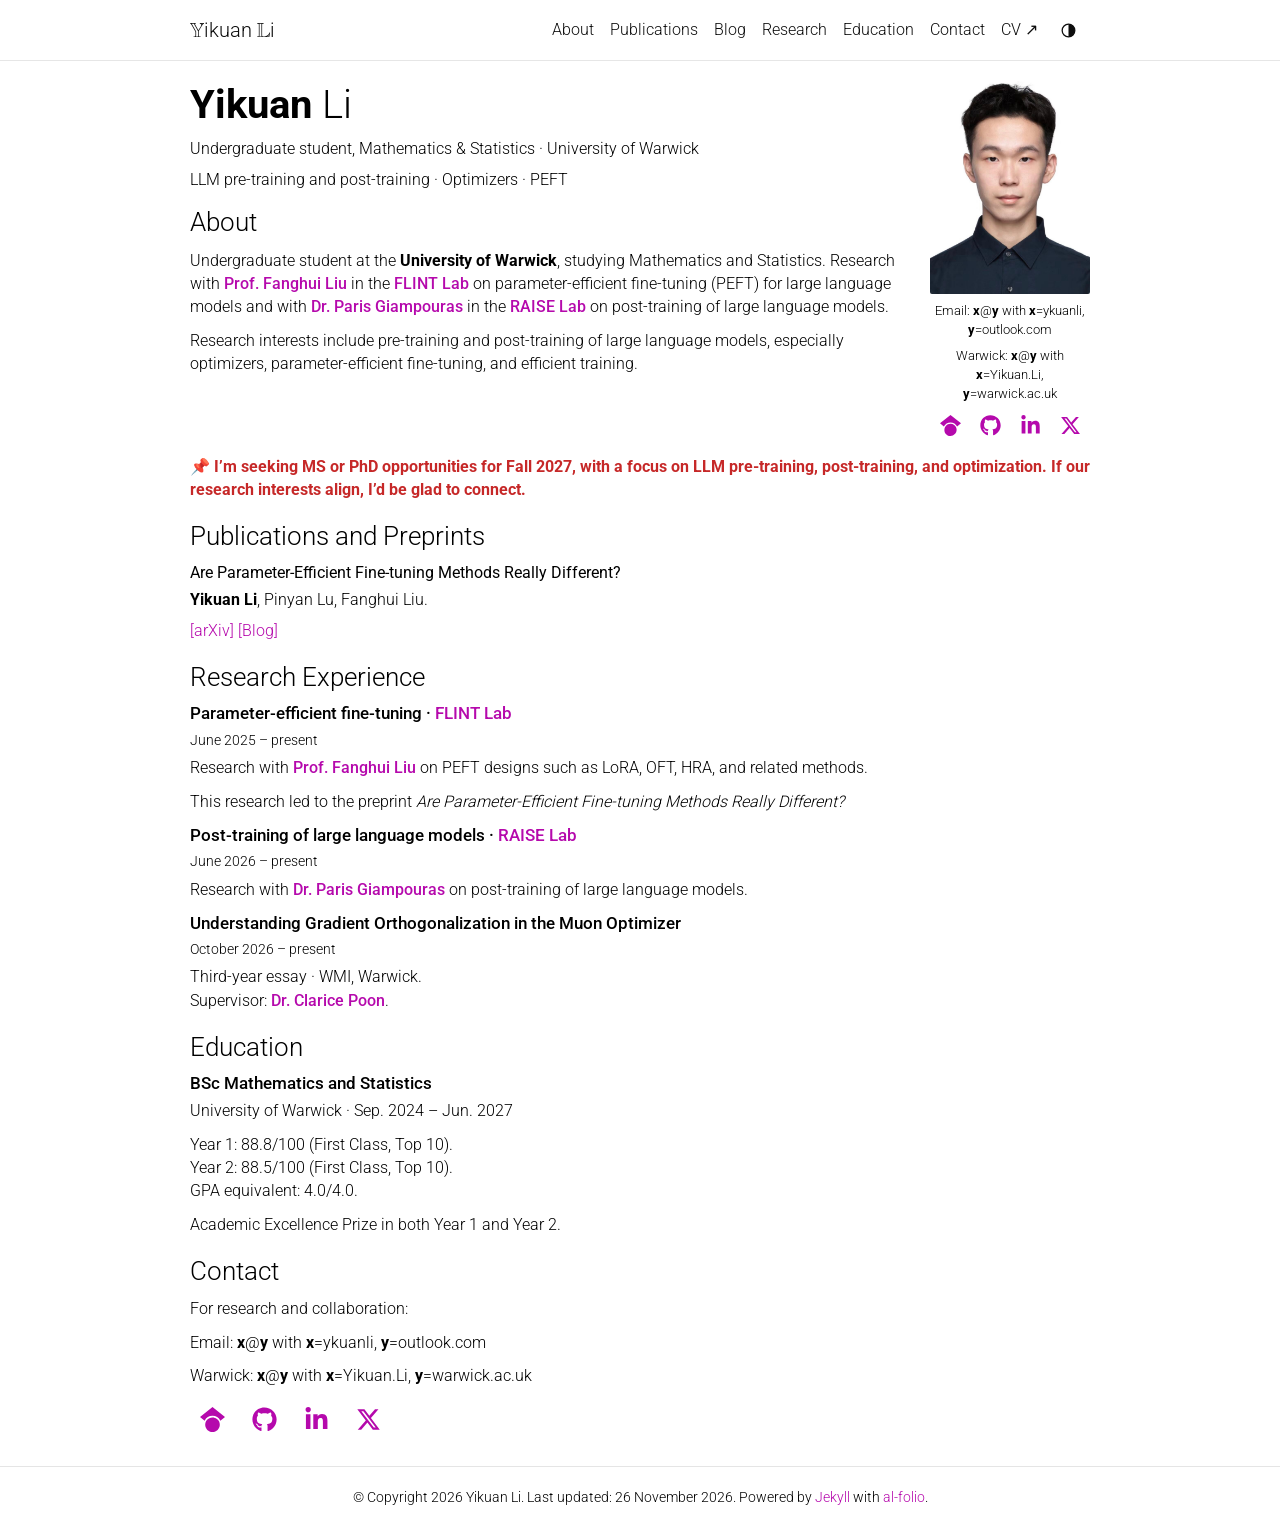
==== commit f5498aa8: "Graduate opportunities update 2026-11-26" ====
--- a/index.html
+++ b/index.html
@@ -4,7 +4,7 @@
   }
 </style> <link rel="stylesheet" href="/assets/css/tailwind.css?v=50c64c15cbb9fd1ce6056fdb8bcb4b62"> <link defer rel="stylesheet" href="/assets/css/jekyll-pygments-themes-github.css?v=591dab5a4e56573bf4ef7fd332894c99" media="" id="highlight_theme_light"> <link rel="shortcut icon" href="/assets/img/favicon.svg?v=a6e8f90758113d9f0fc6253f316c6c0c"> <link rel="stylesheet" href="/assets/css/main.css?v=3116ba77db9ee1581d05bb3e86fbf7f1"> <link rel="canonical" href="https://kuaaannn.github.io/"> <script src="/assets/js/theme.js?v=5286c3e4c334d0ecb8fc0c40ff4fa7ec"></script> <link defer rel="stylesheet" href="/assets/css/jekyll-pygments-themes-native.css?v=5847e5ed4a4568527aa6cfab446049ca" media="none" id="highlight_theme_dark"> <script>
     initTheme();
-  </script> <link rel="stylesheet" href="/assets/css/site.css?v=a1cd5d10ebbd7c1ac195c4e459d52223"> <script defer src="/assets/js/site.js?v=5c3663d835994f25e3c44d00c64a2917"></script> </head> <body class="fixed-top-nav sticky-bottom-footer"> <a class="skip-link" href="#about">Skip to content</a> <header> <nav id="navbar" class="navbar navbar-light navbar-expand-sm fixed-top" aria-label="Main navigation"> <div class="container"> <a class="navbar-brand title" href="#top" aria-label="Yikuan Li"><span class="mathbb-initial"><span class="mathbb-initial-text">Y</span><svg xmlns="http://www.w3.org/2000/svg" viewbox="4 18.416 27.127 27.168" aria-hidden="true" focusable="false"><path d="M19.983 32.297 14.629 22.7C14.431 22.422 13.994 21.629 13.836 21.312C13.479 20.717 13.479 20.637 13.32 20.003C13.796 19.844 13.875 19.805 14.431 19.805C14.748 19.805 15.422 19.805 15.422 19.13C15.422 18.416 14.827 18.416 14.113 18.416H5.348C4.635 18.416 4 18.416 4 19.13C4 19.765 4.674 19.805 4.912 19.805C5.745 19.844 5.824 20.042 6.419 21.074L14.351 35.153V41.419C14.351 43.918 14.034 44.156 11.694 44.195C11.416 44.195 10.663 44.195 10.663 44.87C10.663 45.584 11.297 45.584 12.011 45.584H23.195C23.909 45.584 24.504 45.584 24.504 44.87C24.504 44.195 23.83 44.195 23.314 44.195C21.093 44.195 20.816 43.759 20.816 41.419V33.527L25.972 25.198C27.598 22.62 29.184 20.082 30.374 19.805C30.652 19.765 31.127 19.646 31.127 19.13C31.127 18.416 30.533 18.416 29.819 18.416H23.751C23.037 18.416 22.402 18.416 22.402 19.13C22.402 19.725 22.997 19.765 23.275 19.805C25.258 20.042 25.615 21.827 25.615 22.422C25.615 22.779 25.496 23.414 25.099 24.048ZM28.034 19.805C27.875 20.003 27.042 21.034 26.844 21.312C26.686 20.796 26.408 20.201 26.051 19.805ZM15.303 44.195C15.739 43.323 15.739 41.935 15.739 41.499V34.796L7.331 19.805H11.972C11.932 20.399 11.932 20.677 12.606 22.025C12.924 22.62 13.796 24.088 14.113 24.683C14.827 25.952 18.674 32.853 19.428 34.082V41.499C19.428 41.975 19.428 43.323 19.864 44.195Z"></path></svg></span>ikuan <span class="mathbb-initial mathbb-initial-l"><span class="mathbb-initial-text">L</span><svg xmlns="http://www.w3.org/2000/svg" viewbox="35.212 18.416 24.788 27.168" aria-hidden="true" focusable="false"><path d="M45.008 22.065C45.008 20.122 45.127 19.805 47.19 19.805C47.626 19.805 48.3 19.805 48.3 19.13C48.3 18.416 47.705 18.416 46.992 18.416H36.561C35.847 18.416 35.212 18.416 35.212 19.13C35.212 19.805 35.966 19.805 36.283 19.805C38.544 19.805 38.703 20.122 38.703 22.065V41.935C38.703 43.799 38.584 44.195 36.482 44.195C35.887 44.195 35.212 44.195 35.212 44.87C35.212 45.584 35.847 45.584 36.561 45.584H57.581C58.334 45.584 58.691 45.584 58.85 45.068C58.89 44.949 60 37.572 60 37.414C60 36.977 59.643 36.7 59.326 36.7C59.008 36.7 58.691 36.938 58.612 37.255C58.374 38.405 57.938 40.348 54.646 42.411C52.108 44.037 50.085 44.195 48.776 44.195H46.714C45.762 44.195 45.008 44.195 45.008 41.538ZM40.091 21.986C40.091 21.51 40.091 20.518 39.773 19.805H43.938C43.62 20.518 43.62 21.47 43.62 21.986V41.618C43.62 43.045 43.898 43.839 44.057 44.195H39.773C40.091 43.482 40.091 42.49 40.091 42.014ZM57.581 44.195H54.487V44.156C56.272 43.164 57.303 42.173 57.977 41.499Z"></path></svg></span>i</a> <button class="navbar-toggler collapsed navbar-toggler-main" type="button" data-nav-toggle="navbarNav" aria-controls="navbarNav" aria-expanded="false" aria-label="Toggle navigation"> <span class="icon-bar top-bar"></span> <span class="icon-bar middle-bar"></span> <span class="icon-bar bottom-bar"></span> </button> <div class="collapse navbar-collapse navbar-collapse-main" id="navbarNav"> <ul class="navbar-nav navbar-menu-list flex-nowrap"> <li class="nav-item"><a class="nav-link" href="#about">About</a></li> <li class="nav-item"><a class="nav-link" href="#publications">Publications</a></li> <li class="nav-item"><a class="nav-link" href="/blog/">Blog</a></li> <li class="nav-item"><a class="nav-link" href="#research">Research</a></li> <li class="nav-item"><a class="nav-link" href="#education">Education</a></li> <li class="nav-item"><a class="nav-link" href="#contact">Contact</a></li> <li class="nav-item"><a class="nav-link" href="/yikuan_li_cv.pdf" target="_blank" rel="noopener" aria-label="View CV (PDF)" title="View CV (PDF)">CV <span aria-hidden="true">↗</span></a></li> <li class="toggle-container"> <button id="light-toggle" type="button" title="Change color theme" aria-label="Change color theme"> <svg id="light-toggle-system" viewbox="0 0 24 24" aria-hidden="true"><circle cx="12" cy="12" r="8"></circle><path d="M12 4a8 8 0 0 1 0 16z" fill="currentColor" stroke="none"></path></svg> <svg id="light-toggle-dark" viewbox="0 0 24 24" aria-hidden="true"><path d="M20 15.1A8.4 8.4 0 0 1 8.9 4a8.4 8.4 0 1 0 11.1 11.1Z"></path></svg> <svg id="light-toggle-light" viewbox="0 0 24 24" aria-hidden="true"><circle cx="12" cy="12" r="4"></circle><path d="M12 2v2m0 16v2M2 12h2m16 0h2M4.9 4.9l1.4 1.4m11.4 11.4 1.4 1.4M4.9 19.1l1.4-1.4M17.7 6.3l1.4-1.4"></path></svg> </button> </li> </ul> </div> </div> </nav> </header> <div class="container mt-5" role="main"> <div class="post academic-home" id="top"> <aside class="profile float-right" aria-label="Portrait and contact links"> <figure> <picture> <img src="/IMG_1312.jpg" class="profile-photo" width="1170" height="1560" alt="Yikuan Li" loading="eager" onerror="this.onerror=null; document.querySelectorAll('.responsive-img-srcset').forEach(function (n) { n.remove(); });"> </picture> </figure> <div class="profile-links"> <p class="contact-email">Email: <strong>x</strong>@<strong>y</strong> with <span class="email-part"><strong>x</strong>=ykuanli,</span> <span class="email-part"><strong>y</strong>=outlook.com</span></p> <p class="contact-email">Warwick: <strong>x</strong>@<strong>y</strong> with <span class="email-part"><strong>x</strong>=Yikuan.Li,</span> <span class="email-part"><strong>y</strong>=warwick.ac.uk</span></p> <div class="social-icons"> <a class="social-link" href="https://scholar.google.com/citations?user=ZmPfKAYAAAAJ" target="_blank" rel="noopener" aria-label="Google Scholar" title="Google Scholar"> <svg class="social-icon" aria-hidden="true" focusable="false" fill="currentColor" xmlns="http://www.w3.org/2000/svg" viewbox="0 0 512 512"><path d="M390.9 298.5c0 0 0 .1 .1 .1c9.2 19.4 14.4 41.1 14.4 64C405.3 445.1 338.5 512 256 512s-149.3-66.9-149.3-149.3c0-22.9 5.2-44.6 14.4-64h0c1.7-3.6 3.6-7.2 5.6-10.7c4.4-7.6 9.4-14.7 15-21.3c27.4-32.6 68.5-53.3 114.4-53.3c33.6 0 64.6 11.1 89.6 29.9c9.1 6.9 17.4 14.7 24.8 23.5c5.6 6.6 10.6 13.8 15 21.3c2 3.4 3.8 7 5.5 10.5zm26.4-18.8c-30.1-58.4-91-98.4-161.3-98.4s-131.2 40-161.3 98.4L0 202.7 256 0 512 202.7l-94.7 77.1z"></path></svg> </a> <a class="social-link" href="https://github.com/Kuaaannn" target="_blank" rel="noopener" aria-label="GitHub" title="GitHub"> <svg class="social-icon" aria-hidden="true" focusable="false" fill="currentColor" xmlns="http://www.w3.org/2000/svg" viewbox="0 0 496 512"><path d="M165.9 397.4c0 2-2.3 3.6-5.2 3.6-3.3.3-5.6-1.3-5.6-3.6 0-2 2.3-3.6 5.2-3.6 3-.3 5.6 1.3 5.6 3.6zm-31.1-4.5c-.7 2 1.3 4.3 4.3 4.9 2.6 1 5.6 0 6.2-2s-1.3-4.3-4.3-5.2c-2.6-.7-5.5.3-6.2 2.3zm44.2-1.7c-2.9.7-4.9 2.6-4.6 4.9.3 2 2.9 3.3 5.9 2.6 2.9-.7 4.9-2.6 4.6-4.6-.3-1.9-3-3.2-5.9-2.9zM244.8 8C106.1 8 0 113.3 0 252c0 110.9 69.8 205.8 169.5 239.2 12.8 2.3 17.3-5.6 17.3-12.1 0-6.2-.3-40.4-.3-61.4 0 0-70 15-84.7-29.8 0 0-11.4-29.1-27.8-36.6 0 0-22.9-15.7 1.6-15.4 0 0 24.9 2 38.6 25.8 21.9 38.6 58.6 27.5 72.9 20.9 2.3-16 8.8-27.1 16-33.7-55.9-6.2-112.3-14.3-112.3-110.5 0-27.5 7.6-41.3 23.6-58.9-2.6-6.5-11.1-33.3 2.6-67.9 20.9-6.5 69 27 69 27 20-5.6 41.5-8.5 62.8-8.5s42.8 2.9 62.8 8.5c0 0 48.1-33.6 69-27 13.7 34.7 5.2 61.4 2.6 67.9 16 17.7 25.8 31.5 25.8 58.9 0 96.5-58.9 104.2-114.8 110.5 9.2 7.9 17 22.9 17 46.4 0 33.7-.3 75.4-.3 83.6 0 6.5 4.6 14.4 17.3 12.1C428.2 457.8 496 362.9 496 252 496 113.3 383.5 8 244.8 8zM97.2 352.9c-1.3 1-1 3.3.7 5.2 1.6 1.6 3.9 2.3 5.2 1 1.3-1 1-3.3-.7-5.2-1.6-1.6-3.9-2.3-5.2-1zm-10.8-8.1c-.7 1.3.3 2.9 2.3 3.9 1.6 1 3.6.7 4.3-.7.7-1.3-.3-2.9-2.3-3.9-2-.6-3.6-.3-4.3.7zm32.4 35.6c-1.6 1.3-1 4.3 1.3 6.2 2.3 2.3 5.2 2.6 6.5 1 1.3-1.3.7-4.3-1.3-6.2-2.2-2.3-5.2-2.6-6.5-1zm-11.4-14.7c-1.6 1-1.6 3.6 0 5.9 1.6 2.3 4.3 3.3 5.6 2.3 1.6-1.3 1.6-3.9 0-6.2-1.4-2.3-4-3.3-5.6-2z"></path></svg> </a> <a class="social-link" href="https://linkedin.com/in/yikuan-li" target="_blank" rel="noopener" aria-label="LinkedIn" title="LinkedIn"> <svg class="social-icon" aria-hidden="true" focusable="false" fill="currentColor" xmlns="http://www.w3.org/2000/svg" viewbox="0 0 448 512"><path d="M100.28 448H7.4V148.9h92.88zM53.79 108.1C24.09 108.1 0 83.5 0 53.8a53.79 53.79 0 0 1 107.58 0c0 29.7-24.1 54.3-53.79 54.3zM447.9 448h-92.68V302.4c0-34.7-.7-79.2-48.29-79.2-48.29 0-55.69 37.7-55.69 76.7V448h-92.78V148.9h89.08v40.8h1.3c12.4-23.5 42.69-48.3 87.88-48.3 94 0 111.28 61.9 111.28 142.3V448z"></path></svg> </a> <a class="social-link" href="https://x.com/Yi_Kuan_Li" target="_blank" rel="noopener" aria-label="X" title="X"> <svg class="social-icon" aria-hidden="true" focusable="false" fill="currentColor" xmlns="http://www.w3.org/2000/svg" viewbox="0 0 512 512"><path d="M389.2 48h70.6L305.6 224.2 487 464H345L233.7 318.6 106.5 464H35.8L200.7 275.5 26.8 48H172.4L272.9 180.9 389.2 48zM364.4 421.8h39.1L151.1 88h-42L364.4 421.8z"></path></svg> </a> </div> </div> </aside> <header class="post-header"> <h1 class="post-title"> <span class="font-weight-bold">Yikuan</span> Li</h1> <p class="desc">Undergraduate student, Mathematics &amp; Statistics · University of Warwick</p> <p class="research-focus">LLM pre-training and post-training · Optimizers · PEFT</p> </header> <article><section id="about" class="about-section" aria-labelledby="about-heading"> <h2 id="about-heading">About</h2> <p>Undergraduate student at the <strong>University of Warwick</strong>, studying Mathematics and Statistics. Research with <a class="academic-link" href="https://www.lfhsgre.org/" target="_blank" rel="noopener">Prof. Fanghui Liu</a> in the <a class="academic-link" href="https://www.lfhsgre.org/flint.html" target="_blank" rel="noopener">FLINT Lab</a> on parameter-efficient fine-tuning (PEFT) for large language models and with <a class="academic-link" href="https://parisgiampouras.github.io/" target="_blank" rel="noopener">Dr. Paris Giampouras</a> in the <a class="academic-link" href="https://parisgiampouras.github.io/repsai/" target="_blank" rel="noopener">RAISE Lab</a> on post-training of large language models.</p> <p>Research interests include pre-training and post-training of large language models, especially optimizers, parameter-efficient fine-tuning, and efficient training.</p> </section> <section id="publications" class="academic-section" aria-labelledby="publications-heading"> <h2 id="publications-heading">Publications and Preprints</h2> <div class="publications"> <ol class="bibliography"> <li class="publication-entry"> <h3 class="title" id="are-parameter-efficient-fine-tuning-methods-really-different">Are Parameter-Efficient Fine-tuning Methods Really Different?</h3> <p class="author"><strong>Yikuan Li</strong>, Pinyan Lu, Fanghui Liu.</p> <p class="periodical"><a href="https://arxiv.org/abs/2610.09122" target="_blank" rel="noopener" aria-label="Read arXiv preprint: Are Parameter-Efficient Fine-tuning Methods Really Different?">[arXiv]</a> <a href="/peft-methods/" target="_blank" rel="noopener" aria-label="Read PEFT research blog: Are Parameter-Efficient Fine-tuning Methods Really Different?">[Blog]</a></p> </li> </ol> </div> </section> <section id="research" class="academic-section" aria-labelledby="research-heading"> <h2 id="research-heading">Research Experience</h2> <h3 id="parameter-efficient-fine-tuning">Parameter-efficient fine-tuning · <a class="academic-link" href="https://www.lfhsgre.org/flint.html" target="_blank" rel="noopener">FLINT Lab</a> </h3> <p class="research-period"><time datetime="2025-06">June 2025</time> – present</p> <p>Research with <a class="academic-link" href="https://www.lfhsgre.org/" target="_blank" rel="noopener">Prof. Fanghui Liu</a> on PEFT designs such as LoRA, OFT, HRA, and related methods.</p> <p>This research led to the preprint <em>Are Parameter-Efficient Fine-tuning Methods Really Different?</em></p> <h3 id="post-training-of-large-language-models">Post-training of large language models · <a class="academic-link" href="https://parisgiampouras.github.io/repsai/" target="_blank" rel="noopener">RAISE Lab</a> </h3> <p class="research-period"><time datetime="2026-06">June 2026</time> – present</p> <p>Research with <a class="academic-link" href="https://parisgiampouras.github.io/" target="_blank" rel="noopener">Dr. Paris Giampouras</a> on post-training of large language models.</p> <h3 id="third-year-essay">Understanding Gradient Orthogonalization in the Muon Optimizer</h3> <p class="research-period"><time datetime="2026-10">October 2026</time> – present</p> <p>Third-year essay · WMI, Warwick.<br> Supervisor: <a class="academic-link" href="https://cmhsp2.github.io/" target="_blank" rel="noopener">Dr. Clarice Poon</a>.</p> </section> <section id="education" class="academic-section" aria-labelledby="education-heading"> <h2 id="education-heading">Education</h2> <h3 id="bsc-mathematics-and-statistics">BSc Mathematics and Statistics</h3> <p class="education-school">University of Warwick · Sep. 2024 – Jun. 2027</p> <p>Year 1: 88.8/100 (First Class, Top 10).<br> Year 2: 88.5/100 (First Class, Top 10).<br> GPA equivalent: 4.0/4.0.</p> <p>Academic Excellence Prize in both Year 1 and Year 2.</p> </section> <section id="contact" class="academic-section" aria-labelledby="contact-heading"> <h2 id="contact-heading">Contact</h2> <p>For research and collaboration:</p> <div class="contact-links" aria-label="Contact links"> <p class="contact-email">Email: <strong>x</strong>@<strong>y</strong> with <span class="email-part"><strong>x</strong>=ykuanli,</span> <span class="email-part"><strong>y</strong>=outlook.com</span></p> <p class="contact-email">Warwick: <strong>x</strong>@<strong>y</strong> with <span class="email-part"><strong>x</strong>=Yikuan.Li,</span> <span class="email-part"><strong>y</strong>=warwick.ac.uk</span></p> <div class="social-icons"> <a class="social-link" href="https://scholar.google.com/citations?user=ZmPfKAYAAAAJ" target="_blank" rel="noopener" aria-label="Google Scholar" title="Google Scholar"> <svg class="social-icon" aria-hidden="true" focusable="false" fill="currentColor" xmlns="http://www.w3.org/2000/svg" viewbox="0 0 512 512"><path d="M390.9 298.5c0 0 0 .1 .1 .1c9.2 19.4 14.4 41.1 14.4 64C405.3 445.1 338.5 512 256 512s-149.3-66.9-149.3-149.3c0-22.9 5.2-44.6 14.4-64h0c1.7-3.6 3.6-7.2 5.6-10.7c4.4-7.6 9.4-14.7 15-21.3c27.4-32.6 68.5-53.3 114.4-53.3c33.6 0 64.6 11.1 89.6 29.9c9.1 6.9 17.4 14.7 24.8 23.5c5.6 6.6 10.6 13.8 15 21.3c2 3.4 3.8 7 5.5 10.5zm26.4-18.8c-30.1-58.4-91-98.4-161.3-98.4s-131.2 40-161.3 98.4L0 202.7 256 0 512 202.7l-94.7 77.1z"></path></svg> </a> <a class="social-link" href="https://github.com/Kuaaannn" target="_blank" rel="noopener" aria-label="GitHub" title="GitHub"> <svg class="social-icon" aria-hidden="true" focusable="false" fill="currentColor" xmlns="http://www.w3.org/2000/svg" viewbox="0 0 496 512"><path d="M165.9 397.4c0 2-2.3 3.6-5.2 3.6-3.3.3-5.6-1.3-5.6-3.6 0-2 2.3-3.6 5.2-3.6 3-.3 5.6 1.3 5.6 3.6zm-31.1-4.5c-.7 2 1.3 4.3 4.3 4.9 2.6 1 5.6 0 6.2-2s-1.3-4.3-4.3-5.2c-2.6-.7-5.5.3-6.2 2.3zm44.2-1.7c-2.9.7-4.9 2.6-4.6 4.9.3 2 2.9 3.3 5.9 2.6 2.9-.7 4.9-2.6 4.6-4.6-.3-1.9-3-3.2-5.9-2.9zM244.8 8C106.1 8 0 113.3 0 252c0 110.9 69.8 205.8 169.5 239.2 12.8 2.3 17.3-5.6 17.3-12.1 0-6.2-.3-40.4-.3-61.4 0 0-70 15-84.7-29.8 0 0-11.4-29.1-27.8-36.6 0 0-22.9-15.7 1.6-15.4 0 0 24.9 2 38.6 25.8 21.9 38.6 58.6 27.5 72.9 20.9 2.3-16 8.8-27.1 16-33.7-55.9-6.2-112.3-14.3-112.3-110.5 0-27.5 7.6-41.3 23.6-58.9-2.6-6.5-11.1-33.3 2.6-67.9 20.9-6.5 69 27 69 27 20-5.6 41.5-8.5 62.8-8.5s42.8 2.9 62.8 8.5c0 0 48.1-33.6 69-27 13.7 34.7 5.2 61.4 2.6 67.9 16 17.7 25.8 31.5 25.8 58.9 0 96.5-58.9 104.2-114.8 110.5 9.2 7.9 17 22.9 17 46.4 0 33.7-.3 75.4-.3 83.6 0 6.5 4.6 14.4 17.3 12.1C428.2 457.8 496 362.9 496 252 496 113.3 383.5 8 244.8 8zM97.2 352.9c-1.3 1-1 3.3.7 5.2 1.6 1.6 3.9 2.3 5.2 1 1.3-1 1-3.3-.7-5.2-1.6-1.6-3.9-2.3-5.2-1zm-10.8-8.1c-.7 1.3.3 2.9 2.3 3.9 1.6 1 3.6.7 4.3-.7.7-1.3-.3-2.9-2.3-3.9-2-.6-3.6-.3-4.3.7zm32.4 35.6c-1.6 1.3-1 4.3 1.3 6.2 2.3 2.3 5.2 2.6 6.5 1 1.3-1.3.7-4.3-1.3-6.2-2.2-2.3-5.2-2.6-6.5-1zm-11.4-14.7c-1.6 1-1.6 3.6 0 5.9 1.6 2.3 4.3 3.3 5.6 2.3 1.6-1.3 1.6-3.9 0-6.2-1.4-2.3-4-3.3-5.6-2z"></path></svg> </a> <a class="social-link" href="https://linkedin.com/in/yikuan-li" target="_blank" rel="noopener" aria-label="LinkedIn" title="LinkedIn"> <svg class="social-icon" aria-hidden="true" focusable="false" fill="currentColor" xmlns="http://www.w3.org/2000/svg" viewbox="0 0 448 512"><path d="M100.28 448H7.4V148.9h92.88zM53.79 108.1C24.09 108.1 0 83.5 0 53.8a53.79 53.79 0 0 1 107.58 0c0 29.7-24.1 54.3-53.79 54.3zM447.9 448h-92.68V302.4c0-34.7-.7-79.2-48.29-79.2-48.29 0-55.69 37.7-55.69 76.7V448h-92.78V148.9h89.08v40.8h1.3c12.4-23.5 42.69-48.3 87.88-48.3 94 0 111.28 61.9 111.28 142.3V448z"></path></svg> </a> <a class="social-link" href="https://x.com/Yi_Kuan_Li" target="_blank" rel="noopener" aria-label="X" title="X"> <svg class="social-icon" aria-hidden="true" focusable="false" fill="currentColor" xmlns="http://www.w3.org/2000/svg" viewbox="0 0 512 512"><path d="M389.2 48h70.6L305.6 224.2 487 464H345L233.7 318.6 106.5 464H35.8L200.7 275.5 26.8 48H172.4L272.9 180.9 389.2 48zM364.4 421.8h39.1L151.1 88h-42L364.4 421.8z"></path></svg> </a> </div> </div> </section> </article> </div> </div> <footer class="sticky-bottom mt-5" role="contentinfo"> <div class="container"> © Copyright 2026 Yikuan Li. Last updated: 1 November 2026. Powered by <a href="https://jekyllrb.com/" rel="external nofollow noopener" target="_blank">Jekyll</a> with <a href="https://github.com/alshedivat/al-folio" rel="external nofollow noopener" target="_blank">al-folio</a>. </div> </footer> <script>
+  </script> <link rel="stylesheet" href="/assets/css/site.css?v=2a68c6dbdc2234f43de0496fd69f45b0"> <script defer src="/assets/js/site.js?v=5c3663d835994f25e3c44d00c64a2917"></script> </head> <body class="fixed-top-nav sticky-bottom-footer"> <a class="skip-link" href="#about">Skip to content</a> <header> <nav id="navbar" class="navbar navbar-light navbar-expand-sm fixed-top" aria-label="Main navigation"> <div class="container"> <a class="navbar-brand title" href="#top" aria-label="Yikuan Li"><span class="mathbb-initial"><span class="mathbb-initial-text">Y</span><svg xmlns="http://www.w3.org/2000/svg" viewbox="4 18.416 27.127 27.168" aria-hidden="true" focusable="false"><path d="M19.983 32.297 14.629 22.7C14.431 22.422 13.994 21.629 13.836 21.312C13.479 20.717 13.479 20.637 13.32 20.003C13.796 19.844 13.875 19.805 14.431 19.805C14.748 19.805 15.422 19.805 15.422 19.13C15.422 18.416 14.827 18.416 14.113 18.416H5.348C4.635 18.416 4 18.416 4 19.13C4 19.765 4.674 19.805 4.912 19.805C5.745 19.844 5.824 20.042 6.419 21.074L14.351 35.153V41.419C14.351 43.918 14.034 44.156 11.694 44.195C11.416 44.195 10.663 44.195 10.663 44.87C10.663 45.584 11.297 45.584 12.011 45.584H23.195C23.909 45.584 24.504 45.584 24.504 44.87C24.504 44.195 23.83 44.195 23.314 44.195C21.093 44.195 20.816 43.759 20.816 41.419V33.527L25.972 25.198C27.598 22.62 29.184 20.082 30.374 19.805C30.652 19.765 31.127 19.646 31.127 19.13C31.127 18.416 30.533 18.416 29.819 18.416H23.751C23.037 18.416 22.402 18.416 22.402 19.13C22.402 19.725 22.997 19.765 23.275 19.805C25.258 20.042 25.615 21.827 25.615 22.422C25.615 22.779 25.496 23.414 25.099 24.048ZM28.034 19.805C27.875 20.003 27.042 21.034 26.844 21.312C26.686 20.796 26.408 20.201 26.051 19.805ZM15.303 44.195C15.739 43.323 15.739 41.935 15.739 41.499V34.796L7.331 19.805H11.972C11.932 20.399 11.932 20.677 12.606 22.025C12.924 22.62 13.796 24.088 14.113 24.683C14.827 25.952 18.674 32.853 19.428 34.082V41.499C19.428 41.975 19.428 43.323 19.864 44.195Z"></path></svg></span>ikuan <span class="mathbb-initial mathbb-initial-l"><span class="mathbb-initial-text">L</span><svg xmlns="http://www.w3.org/2000/svg" viewbox="35.212 18.416 24.788 27.168" aria-hidden="true" focusable="false"><path d="M45.008 22.065C45.008 20.122 45.127 19.805 47.19 19.805C47.626 19.805 48.3 19.805 48.3 19.13C48.3 18.416 47.705 18.416 46.992 18.416H36.561C35.847 18.416 35.212 18.416 35.212 19.13C35.212 19.805 35.966 19.805 36.283 19.805C38.544 19.805 38.703 20.122 38.703 22.065V41.935C38.703 43.799 38.584 44.195 36.482 44.195C35.887 44.195 35.212 44.195 35.212 44.87C35.212 45.584 35.847 45.584 36.561 45.584H57.581C58.334 45.584 58.691 45.584 58.85 45.068C58.89 44.949 60 37.572 60 37.414C60 36.977 59.643 36.7 59.326 36.7C59.008 36.7 58.691 36.938 58.612 37.255C58.374 38.405 57.938 40.348 54.646 42.411C52.108 44.037 50.085 44.195 48.776 44.195H46.714C45.762 44.195 45.008 44.195 45.008 41.538ZM40.091 21.986C40.091 21.51 40.091 20.518 39.773 19.805H43.938C43.62 20.518 43.62 21.47 43.62 21.986V41.618C43.62 43.045 43.898 43.839 44.057 44.195H39.773C40.091 43.482 40.091 42.49 40.091 42.014ZM57.581 44.195H54.487V44.156C56.272 43.164 57.303 42.173 57.977 41.499Z"></path></svg></span>i</a> <button class="navbar-toggler collapsed navbar-toggler-main" type="button" data-nav-toggle="navbarNav" aria-controls="navbarNav" aria-expanded="false" aria-label="Toggle navigation"> <span class="icon-bar top-bar"></span> <span class="icon-bar middle-bar"></span> <span class="icon-bar bottom-bar"></span> </button> <div class="collapse navbar-collapse navbar-collapse-main" id="navbarNav"> <ul class="navbar-nav navbar-menu-list flex-nowrap"> <li class="nav-item"><a class="nav-link" href="#about">About</a></li> <li class="nav-item"><a class="nav-link" href="#publications">Publications</a></li> <li class="nav-item"><a class="nav-link" href="/blog/">Blog</a></li> <li class="nav-item"><a class="nav-link" href="#research">Research</a></li> <li class="nav-item"><a class="nav-link" href="#education">Education</a></li> <li class="nav-item"><a class="nav-link" href="#contact">Contact</a></li> <li class="nav-item"><a class="nav-link" href="/yikuan_li_cv.pdf" target="_blank" rel="noopener" aria-label="View CV (PDF)" title="View CV (PDF)">CV <span aria-hidden="true">↗</span></a></li> <li class="toggle-container"> <button id="light-toggle" type="button" title="Change color theme" aria-label="Change color theme"> <svg id="light-toggle-system" viewbox="0 0 24 24" aria-hidden="true"><circle cx="12" cy="12" r="8"></circle><path d="M12 4a8 8 0 0 1 0 16z" fill="currentColor" stroke="none"></path></svg> <svg id="light-toggle-dark" viewbox="0 0 24 24" aria-hidden="true"><path d="M20 15.1A8.4 8.4 0 0 1 8.9 4a8.4 8.4 0 1 0 11.1 11.1Z"></path></svg> <svg id="light-toggle-light" viewbox="0 0 24 24" aria-hidden="true"><circle cx="12" cy="12" r="4"></circle><path d="M12 2v2m0 16v2M2 12h2m16 0h2M4.9 4.9l1.4 1.4m11.4 11.4 1.4 1.4M4.9 19.1l1.4-1.4M17.7 6.3l1.4-1.4"></path></svg> </button> </li> </ul> </div> </div> </nav> </header> <div class="container mt-5" role="main"> <div class="post academic-home" id="top"> <aside class="profile float-right" aria-label="Portrait and contact links"> <figure> <picture> <img src="/IMG_1312.jpg" class="profile-photo" width="1170" height="1560" alt="Yikuan Li" loading="eager" onerror="this.onerror=null; document.querySelectorAll('.responsive-img-srcset').forEach(function (n) { n.remove(); });"> </picture> </figure> <div class="profile-links"> <p class="contact-email">Email: <strong>x</strong>@<strong>y</strong> with <span class="email-part"><strong>x</strong>=ykuanli,</span> <span class="email-part"><strong>y</strong>=outlook.com</span></p> <p class="contact-email">Warwick: <strong>x</strong>@<strong>y</strong> with <span class="email-part"><strong>x</strong>=Yikuan.Li,</span> <span class="email-part"><strong>y</strong>=warwick.ac.uk</span></p> <div class="social-icons"> <a class="social-link" href="https://scholar.google.com/citations?user=ZmPfKAYAAAAJ" target="_blank" rel="noopener" aria-label="Google Scholar" title="Google Scholar"> <svg class="social-icon" aria-hidden="true" focusable="false" fill="currentColor" xmlns="http://www.w3.org/2000/svg" viewbox="0 0 512 512"><path d="M390.9 298.5c0 0 0 .1 .1 .1c9.2 19.4 14.4 41.1 14.4 64C405.3 445.1 338.5 512 256 512s-149.3-66.9-149.3-149.3c0-22.9 5.2-44.6 14.4-64h0c1.7-3.6 3.6-7.2 5.6-10.7c4.4-7.6 9.4-14.7 15-21.3c27.4-32.6 68.5-53.3 114.4-53.3c33.6 0 64.6 11.1 89.6 29.9c9.1 6.9 17.4 14.7 24.8 23.5c5.6 6.6 10.6 13.8 15 21.3c2 3.4 3.8 7 5.5 10.5zm26.4-18.8c-30.1-58.4-91-98.4-161.3-98.4s-131.2 40-161.3 98.4L0 202.7 256 0 512 202.7l-94.7 77.1z"></path></svg> </a> <a class="social-link" href="https://github.com/Kuaaannn" target="_blank" rel="noopener" aria-label="GitHub" title="GitHub"> <svg class="social-icon" aria-hidden="true" focusable="false" fill="currentColor" xmlns="http://www.w3.org/2000/svg" viewbox="0 0 496 512"><path d="M165.9 397.4c0 2-2.3 3.6-5.2 3.6-3.3.3-5.6-1.3-5.6-3.6 0-2 2.3-3.6 5.2-3.6 3-.3 5.6 1.3 5.6 3.6zm-31.1-4.5c-.7 2 1.3 4.3 4.3 4.9 2.6 1 5.6 0 6.2-2s-1.3-4.3-4.3-5.2c-2.6-.7-5.5.3-6.2 2.3zm44.2-1.7c-2.9.7-4.9 2.6-4.6 4.9.3 2 2.9 3.3 5.9 2.6 2.9-.7 4.9-2.6 4.6-4.6-.3-1.9-3-3.2-5.9-2.9zM244.8 8C106.1 8 0 113.3 0 252c0 110.9 69.8 205.8 169.5 239.2 12.8 2.3 17.3-5.6 17.3-12.1 0-6.2-.3-40.4-.3-61.4 0 0-70 15-84.7-29.8 0 0-11.4-29.1-27.8-36.6 0 0-22.9-15.7 1.6-15.4 0 0 24.9 2 38.6 25.8 21.9 38.6 58.6 27.5 72.9 20.9 2.3-16 8.8-27.1 16-33.7-55.9-6.2-112.3-14.3-112.3-110.5 0-27.5 7.6-41.3 23.6-58.9-2.6-6.5-11.1-33.3 2.6-67.9 20.9-6.5 69 27 69 27 20-5.6 41.5-8.5 62.8-8.5s42.8 2.9 62.8 8.5c0 0 48.1-33.6 69-27 13.7 34.7 5.2 61.4 2.6 67.9 16 17.7 25.8 31.5 25.8 58.9 0 96.5-58.9 104.2-114.8 110.5 9.2 7.9 17 22.9 17 46.4 0 33.7-.3 75.4-.3 83.6 0 6.5 4.6 14.4 17.3 12.1C428.2 457.8 496 362.9 496 252 496 113.3 383.5 8 244.8 8zM97.2 352.9c-1.3 1-1 3.3.7 5.2 1.6 1.6 3.9 2.3 5.2 1 1.3-1 1-3.3-.7-5.2-1.6-1.6-3.9-2.3-5.2-1zm-10.8-8.1c-.7 1.3.3 2.9 2.3 3.9 1.6 1 3.6.7 4.3-.7.7-1.3-.3-2.9-2.3-3.9-2-.6-3.6-.3-4.3.7zm32.4 35.6c-1.6 1.3-1 4.3 1.3 6.2 2.3 2.3 5.2 2.6 6.5 1 1.3-1.3.7-4.3-1.3-6.2-2.2-2.3-5.2-2.6-6.5-1zm-11.4-14.7c-1.6 1-1.6 3.6 0 5.9 1.6 2.3 4.3 3.3 5.6 2.3 1.6-1.3 1.6-3.9 0-6.2-1.4-2.3-4-3.3-5.6-2z"></path></svg> </a> <a class="social-link" href="https://linkedin.com/in/yikuan-li" target="_blank" rel="noopener" aria-label="LinkedIn" title="LinkedIn"> <svg class="social-icon" aria-hidden="true" focusable="false" fill="currentColor" xmlns="http://www.w3.org/2000/svg" viewbox="0 0 448 512"><path d="M100.28 448H7.4V148.9h92.88zM53.79 108.1C24.09 108.1 0 83.5 0 53.8a53.79 53.79 0 0 1 107.58 0c0 29.7-24.1 54.3-53.79 54.3zM447.9 448h-92.68V302.4c0-34.7-.7-79.2-48.29-79.2-48.29 0-55.69 37.7-55.69 76.7V448h-92.78V148.9h89.08v40.8h1.3c12.4-23.5 42.69-48.3 87.88-48.3 94 0 111.28 61.9 111.28 142.3V448z"></path></svg> </a> <a class="social-link" href="https://x.com/Yi_Kuan_Li" target="_blank" rel="noopener" aria-label="X" title="X"> <svg class="social-icon" aria-hidden="true" focusable="false" fill="currentColor" xmlns="http://www.w3.org/2000/svg" viewbox="0 0 512 512"><path d="M389.2 48h70.6L305.6 224.2 487 464H345L233.7 318.6 106.5 464H35.8L200.7 275.5 26.8 48H172.4L272.9 180.9 389.2 48zM364.4 421.8h39.1L151.1 88h-42L364.4 421.8z"></path></svg> </a> </div> </div> </aside> <header class="post-header"> <h1 class="post-title"> <span class="font-weight-bold">Yikuan</span> Li</h1> <p class="desc">Undergraduate student, Mathematics &amp; Statistics · University of Warwick</p> <p class="research-focus">LLM pre-training and post-training · Optimizers · PEFT</p> </header> <article><section id="about" class="about-section" aria-labelledby="about-heading"> <h2 id="about-heading">About</h2> <p>Undergraduate student at the <strong>University of Warwick</strong>, studying Mathematics and Statistics. Research with <a class="academic-link" href="https://www.lfhsgre.org/" target="_blank" rel="noopener">Prof. Fanghui Liu</a> in the <a class="academic-link" href="https://www.lfhsgre.org/flint.html" target="_blank" rel="noopener">FLINT Lab</a> on parameter-efficient fine-tuning (PEFT) for large language models and with <a class="academic-link" href="https://parisgiampouras.github.io/" target="_blank" rel="noopener">Dr. Paris Giampouras</a> in the <a class="academic-link" href="https://parisgiampouras.github.io/repsai/" target="_blank" rel="noopener">RAISE Lab</a> on post-training of large language models.</p> <p>Research interests include pre-training and post-training of large language models, especially optimizers, parameter-efficient fine-tuning, and efficient training.</p> </section> <aside class="academic-section graduate-opportunities" aria-label="Graduate study opportunities"> <p><strong>📌 I’m seeking MS or PhD opportunities for Fall 2027, with a focus on LLM pre-training, post-training, and optimization. If our research interests align, I’d be glad to connect.</strong></p> </aside> <section id="publications" class="academic-section" aria-labelledby="publications-heading"> <h2 id="publications-heading">Publications and Preprints</h2> <div class="publications"> <ol class="bibliography"> <li class="publication-entry"> <h3 class="title" id="are-parameter-efficient-fine-tuning-methods-really-different">Are Parameter-Efficient Fine-tuning Methods Really Different?</h3> <p class="author"><strong>Yikuan Li</strong>, Pinyan Lu, Fanghui Liu.</p> <p class="periodical"><a href="https://arxiv.org/abs/2610.09122" target="_blank" rel="noopener" aria-label="Read arXiv preprint: Are Parameter-Efficient Fine-tuning Methods Really Different?">[arXiv]</a> <a href="/peft-methods/" target="_blank" rel="noopener" aria-label="Read PEFT research blog: Are Parameter-Efficient Fine-tuning Methods Really Different?">[Blog]</a></p> </li> </ol> </div> </section> <section id="research" class="academic-section" aria-labelledby="research-heading"> <h2 id="research-heading">Research Experience</h2> <h3 id="parameter-efficient-fine-tuning">Parameter-efficient fine-tuning · <a class="academic-link" href="https://www.lfhsgre.org/flint.html" target="_blank" rel="noopener">FLINT Lab</a> </h3> <p class="research-period"><time datetime="2025-06">June 2025</time> – present</p> <p>Research with <a class="academic-link" href="https://www.lfhsgre.org/" target="_blank" rel="noopener">Prof. Fanghui Liu</a> on PEFT designs such as LoRA, OFT, HRA, and related methods.</p> <p>This research led to the preprint <em>Are Parameter-Efficient Fine-tuning Methods Really Different?</em></p> <h3 id="post-training-of-large-language-models">Post-training of large language models · <a class="academic-link" href="https://parisgiampouras.github.io/repsai/" target="_blank" rel="noopener">RAISE Lab</a> </h3> <p class="research-period"><time datetime="2026-06">June 2026</time> – present</p> <p>Research with <a class="academic-link" href="https://parisgiampouras.github.io/" target="_blank" rel="noopener">Dr. Paris Giampouras</a> on post-training of large language models.</p> <h3 id="third-year-essay">Understanding Gradient Orthogonalization in the Muon Optimizer</h3> <p class="research-period"><time datetime="2026-10">October 2026</time> – present</p> <p>Third-year essay · WMI, Warwick.<br> Supervisor: <a class="academic-link" href="https://cmhsp2.github.io/" target="_blank" rel="noopener">Dr. Clarice Poon</a>.</p> </section> <section id="education" class="academic-section" aria-labelledby="education-heading"> <h2 id="education-heading">Education</h2> <h3 id="bsc-mathematics-and-statistics">BSc Mathematics and Statistics</h3> <p class="education-school">University of Warwick · Sep. 2024 – Jun. 2027</p> <p>Year 1: 88.8/100 (First Class, Top 10).<br> Year 2: 88.5/100 (First Class, Top 10).<br> GPA equivalent: 4.0/4.0.</p> <p>Academic Excellence Prize in both Year 1 and Year 2.</p> </section> <section id="contact" class="academic-section" aria-labelledby="contact-heading"> <h2 id="contact-heading">Contact</h2> <p>For research and collaboration:</p> <div class="contact-links" aria-label="Contact links"> <p class="contact-email">Email: <strong>x</strong>@<strong>y</strong> with <span class="email-part"><strong>x</strong>=ykuanli,</span> <span class="email-part"><strong>y</strong>=outlook.com</span></p> <p class="contact-email">Warwick: <strong>x</strong>@<strong>y</strong> with <span class="email-part"><strong>x</strong>=Yikuan.Li,</span> <span class="email-part"><strong>y</strong>=warwick.ac.uk</span></p> <div class="social-icons"> <a class="social-link" href="https://scholar.google.com/citations?user=ZmPfKAYAAAAJ" target="_blank" rel="noopener" aria-label="Google Scholar" title="Google Scholar"> <svg class="social-icon" aria-hidden="true" focusable="false" fill="currentColor" xmlns="http://www.w3.org/2000/svg" viewbox="0 0 512 512"><path d="M390.9 298.5c0 0 0 .1 .1 .1c9.2 19.4 14.4 41.1 14.4 64C405.3 445.1 338.5 512 256 512s-149.3-66.9-149.3-149.3c0-22.9 5.2-44.6 14.4-64h0c1.7-3.6 3.6-7.2 5.6-10.7c4.4-7.6 9.4-14.7 15-21.3c27.4-32.6 68.5-53.3 114.4-53.3c33.6 0 64.6 11.1 89.6 29.9c9.1 6.9 17.4 14.7 24.8 23.5c5.6 6.6 10.6 13.8 15 21.3c2 3.4 3.8 7 5.5 10.5zm26.4-18.8c-30.1-58.4-91-98.4-161.3-98.4s-131.2 40-161.3 98.4L0 202.7 256 0 512 202.7l-94.7 77.1z"></path></svg> </a> <a class="social-link" href="https://github.com/Kuaaannn" target="_blank" rel="noopener" aria-label="GitHub" title="GitHub"> <svg class="social-icon" aria-hidden="true" focusable="false" fill="currentColor" xmlns="http://www.w3.org/2000/svg" viewbox="0 0 496 512"><path d="M165.9 397.4c0 2-2.3 3.6-5.2 3.6-3.3.3-5.6-1.3-5.6-3.6 0-2 2.3-3.6 5.2-3.6 3-.3 5.6 1.3 5.6 3.6zm-31.1-4.5c-.7 2 1.3 4.3 4.3 4.9 2.6 1 5.6 0 6.2-2s-1.3-4.3-4.3-5.2c-2.6-.7-5.5.3-6.2 2.3zm44.2-1.7c-2.9.7-4.9 2.6-4.6 4.9.3 2 2.9 3.3 5.9 2.6 2.9-.7 4.9-2.6 4.6-4.6-.3-1.9-3-3.2-5.9-2.9zM244.8 8C106.1 8 0 113.3 0 252c0 110.9 69.8 205.8 169.5 239.2 12.8 2.3 17.3-5.6 17.3-12.1 0-6.2-.3-40.4-.3-61.4 0 0-70 15-84.7-29.8 0 0-11.4-29.1-27.8-36.6 0 0-22.9-15.7 1.6-15.4 0 0 24.9 2 38.6 25.8 21.9 38.6 58.6 27.5 72.9 20.9 2.3-16 8.8-27.1 16-33.7-55.9-6.2-112.3-14.3-112.3-110.5 0-27.5 7.6-41.3 23.6-58.9-2.6-6.5-11.1-33.3 2.6-67.9 20.9-6.5 69 27 69 27 20-5.6 41.5-8.5 62.8-8.5s42.8 2.9 62.8 8.5c0 0 48.1-33.6 69-27 13.7 34.7 5.2 61.4 2.6 67.9 16 17.7 25.8 31.5 25.8 58.9 0 96.5-58.9 104.2-114.8 110.5 9.2 7.9 17 22.9 17 46.4 0 33.7-.3 75.4-.3 83.6 0 6.5 4.6 14.4 17.3 12.1C428.2 457.8 496 362.9 496 252 496 113.3 383.5 8 244.8 8zM97.2 352.9c-1.3 1-1 3.3.7 5.2 1.6 1.6 3.9 2.3 5.2 1 1.3-1 1-3.3-.7-5.2-1.6-1.6-3.9-2.3-5.2-1zm-10.8-8.1c-.7 1.3.3 2.9 2.3 3.9 1.6 1 3.6.7 4.3-.7.7-1.3-.3-2.9-2.3-3.9-2-.6-3.6-.3-4.3.7zm32.4 35.6c-1.6 1.3-1 4.3 1.3 6.2 2.3 2.3 5.2 2.6 6.5 1 1.3-1.3.7-4.3-1.3-6.2-2.2-2.3-5.2-2.6-6.5-1zm-11.4-14.7c-1.6 1-1.6 3.6 0 5.9 1.6 2.3 4.3 3.3 5.6 2.3 1.6-1.3 1.6-3.9 0-6.2-1.4-2.3-4-3.3-5.6-2z"></path></svg> </a> <a class="social-link" href="https://linkedin.com/in/yikuan-li" target="_blank" rel="noopener" aria-label="LinkedIn" title="LinkedIn"> <svg class="social-icon" aria-hidden="true" focusable="false" fill="currentColor" xmlns="http://www.w3.org/2000/svg" viewbox="0 0 448 512"><path d="M100.28 448H7.4V148.9h92.88zM53.79 108.1C24.09 108.1 0 83.5 0 53.8a53.79 53.79 0 0 1 107.58 0c0 29.7-24.1 54.3-53.79 54.3zM447.9 448h-92.68V302.4c0-34.7-.7-79.2-48.29-79.2-48.29 0-55.69 37.7-55.69 76.7V448h-92.78V148.9h89.08v40.8h1.3c12.4-23.5 42.69-48.3 87.88-48.3 94 0 111.28 61.9 111.28 142.3V448z"></path></svg> </a> <a class="social-link" href="https://x.com/Yi_Kuan_Li" target="_blank" rel="noopener" aria-label="X" title="X"> <svg class="social-icon" aria-hidden="true" focusable="false" fill="currentColor" xmlns="http://www.w3.org/2000/svg" viewbox="0 0 512 512"><path d="M389.2 48h70.6L305.6 224.2 487 464H345L233.7 318.6 106.5 464H35.8L200.7 275.5 26.8 48H172.4L272.9 180.9 389.2 48zM364.4 421.8h39.1L151.1 88h-42L364.4 421.8z"></path></svg> </a> </div> </div> </section> </article> </div> </div> <footer class="sticky-bottom mt-5" role="contentinfo"> <div class="container"> © Copyright 2026 Yikuan Li. Last updated: 26 November 2026. Powered by <a href="https://jekyllrb.com/" rel="external nofollow noopener" target="_blank">Jekyll</a> with <a href="https://github.com/alshedivat/al-folio" rel="external nofollow noopener" target="_blank">al-folio</a>. </div> </footer> <script>
   window.alFolio = {
     compatBootstrap: false
   };
--- a/assets/css/site.css
+++ b/assets/css/site.css
@@ -39,6 +39,9 @@
 .social-link:hover { background: var(--global-code-bg-color); text-decoration: none; }
 .research-focus { max-width: 70ch; }
 .academic-section { clear: both; margin-top: 1.25rem; }
+.graduate-opportunities { color: #c62828; }
+.academic-home .graduate-opportunities p, .academic-home .graduate-opportunities strong { color: inherit; }
+html[data-theme="dark"] .graduate-opportunities { color: #ff8a80; }
 .academic-section h2, .about-section h2 { font-size: 1.625rem; margin-bottom: .625rem; }
 .academic-section h3 { font-size: 1.0625rem; font-weight: 500; margin-top: .75rem; margin-bottom: .375rem; }
 .academic-section h2 + h3 { margin-top: 0; }
